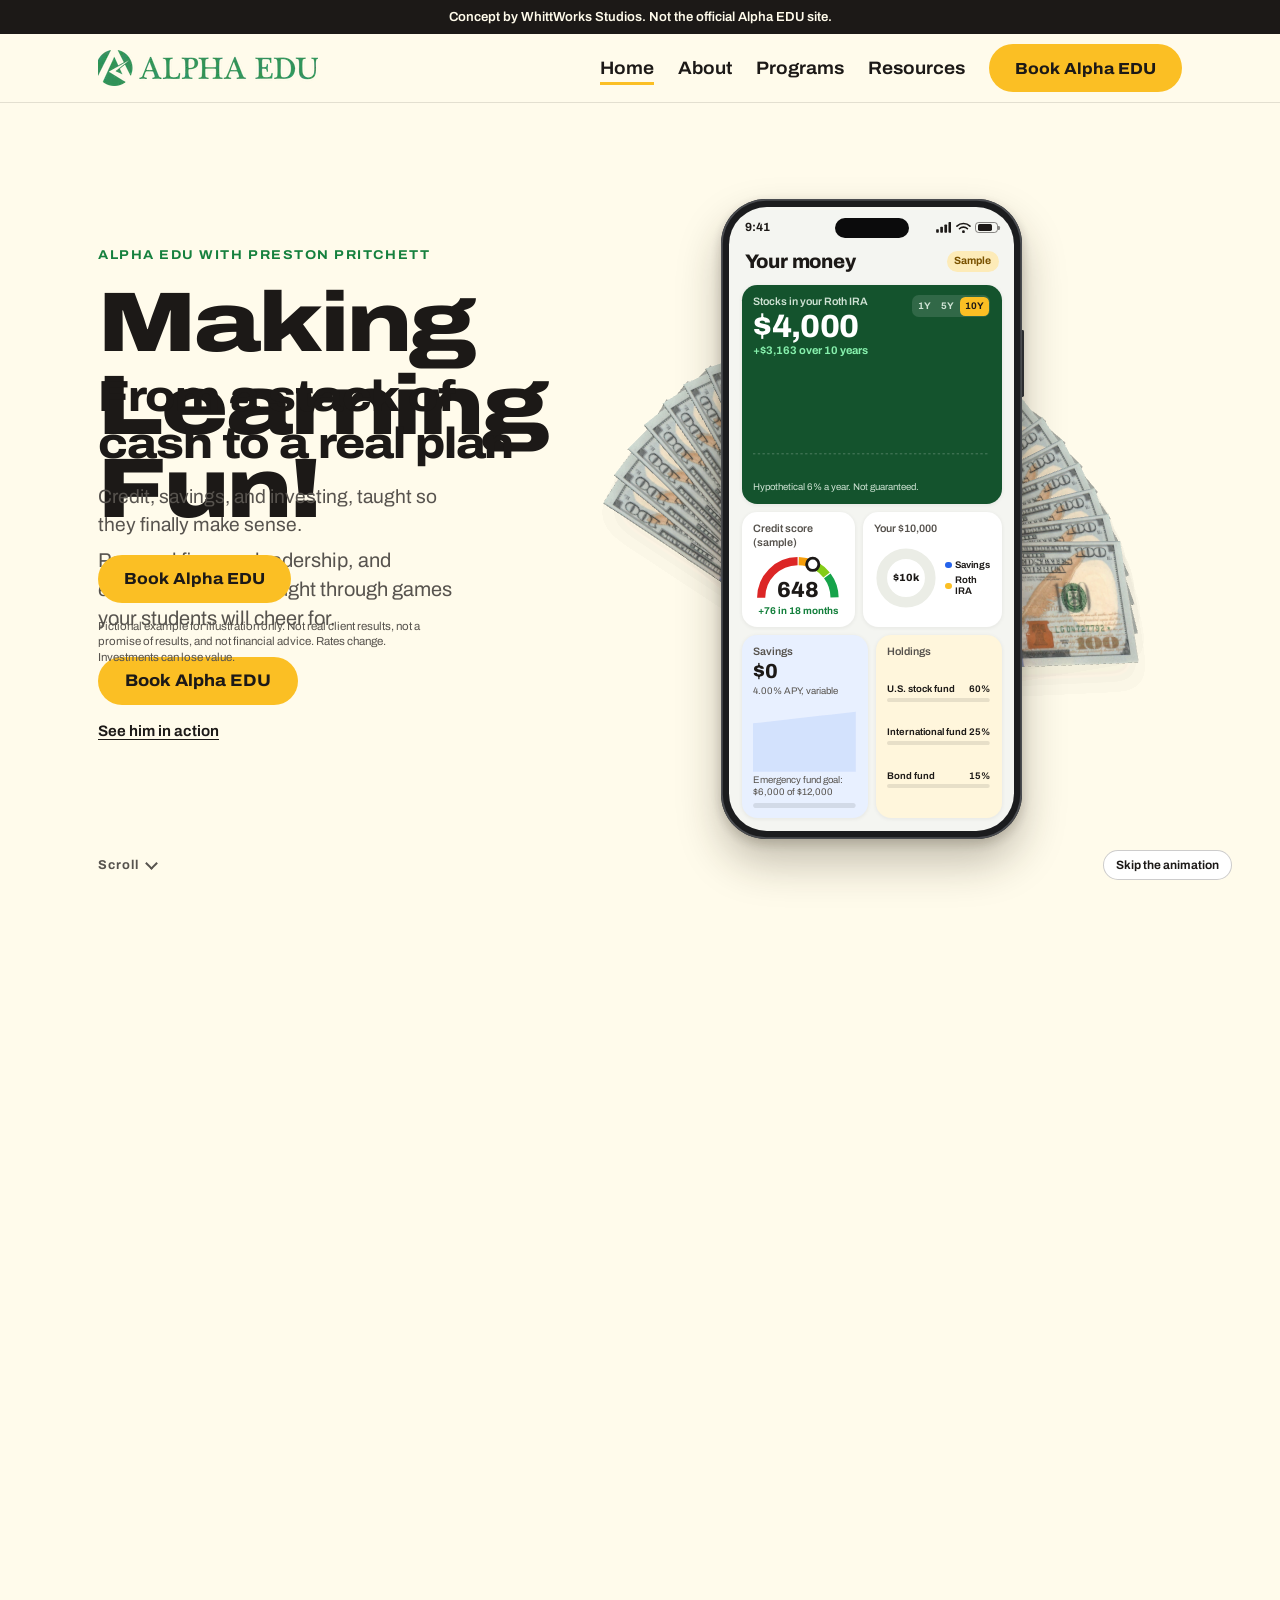
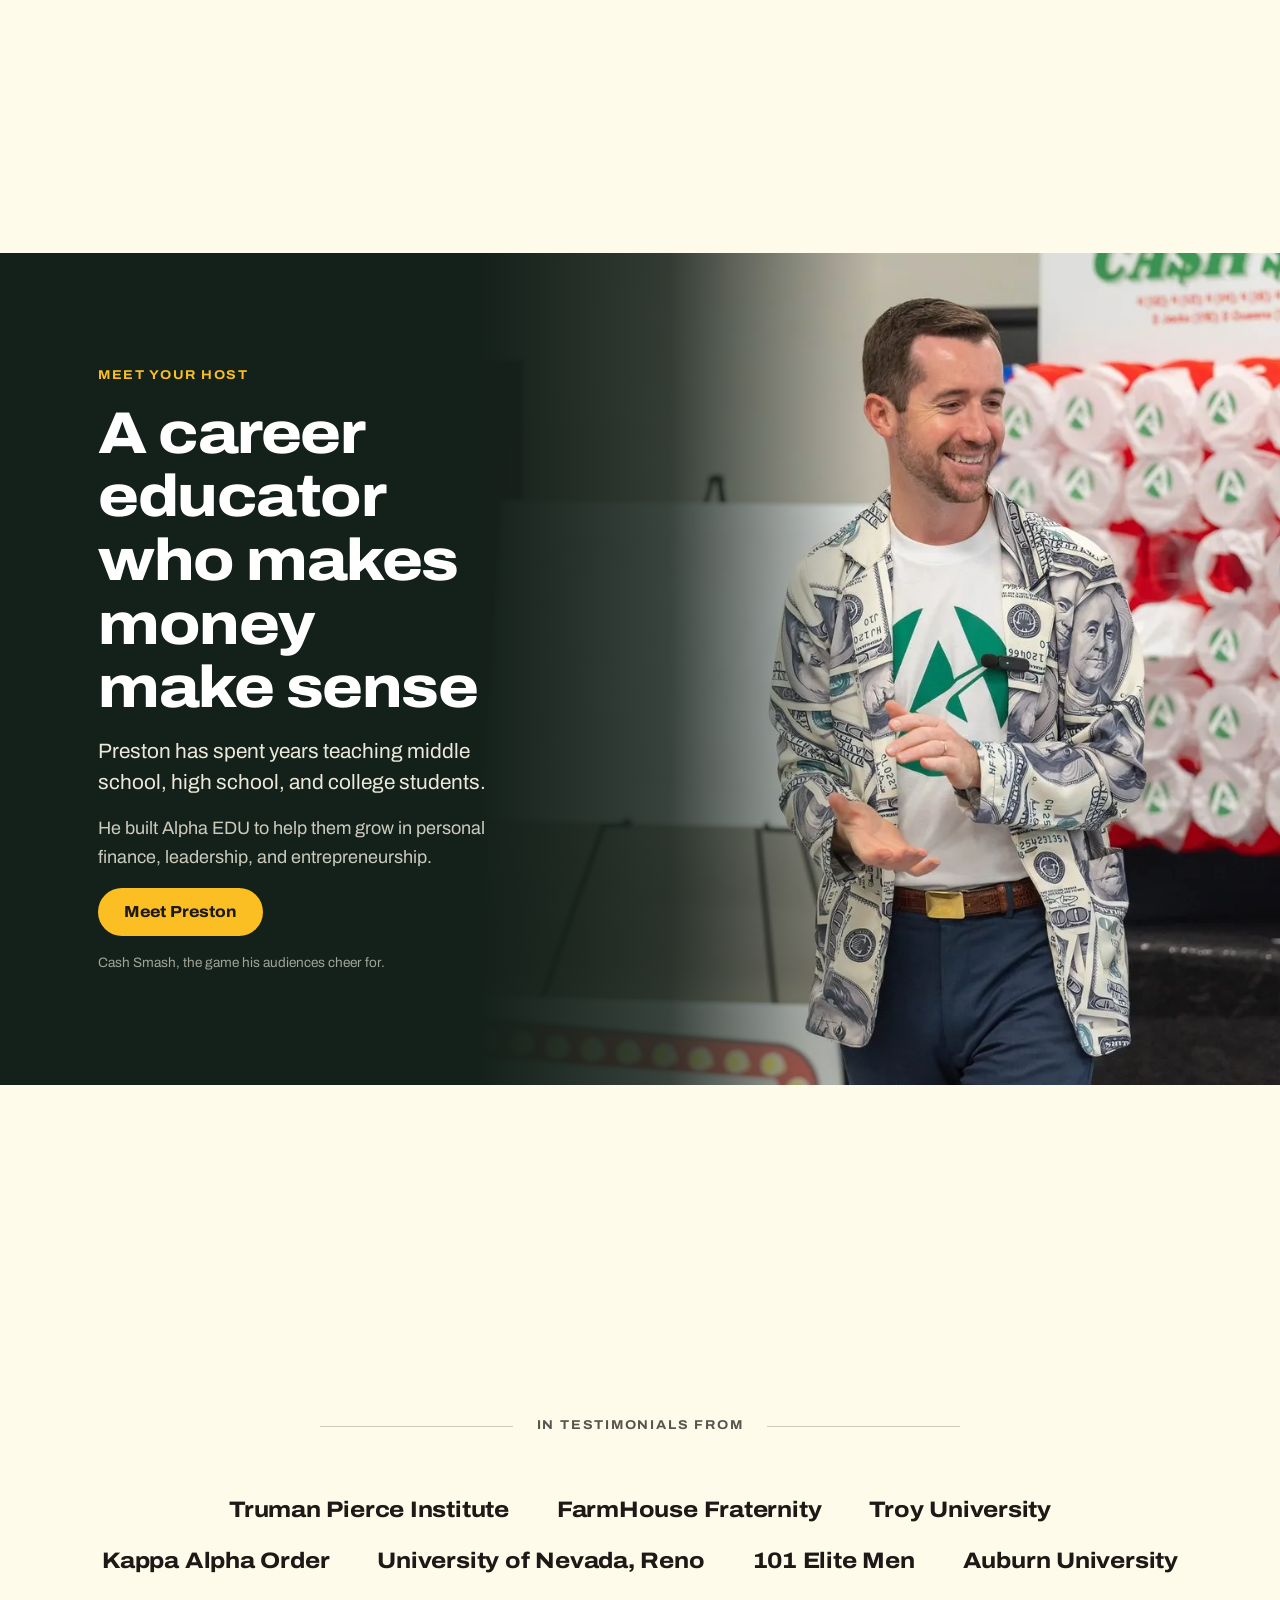
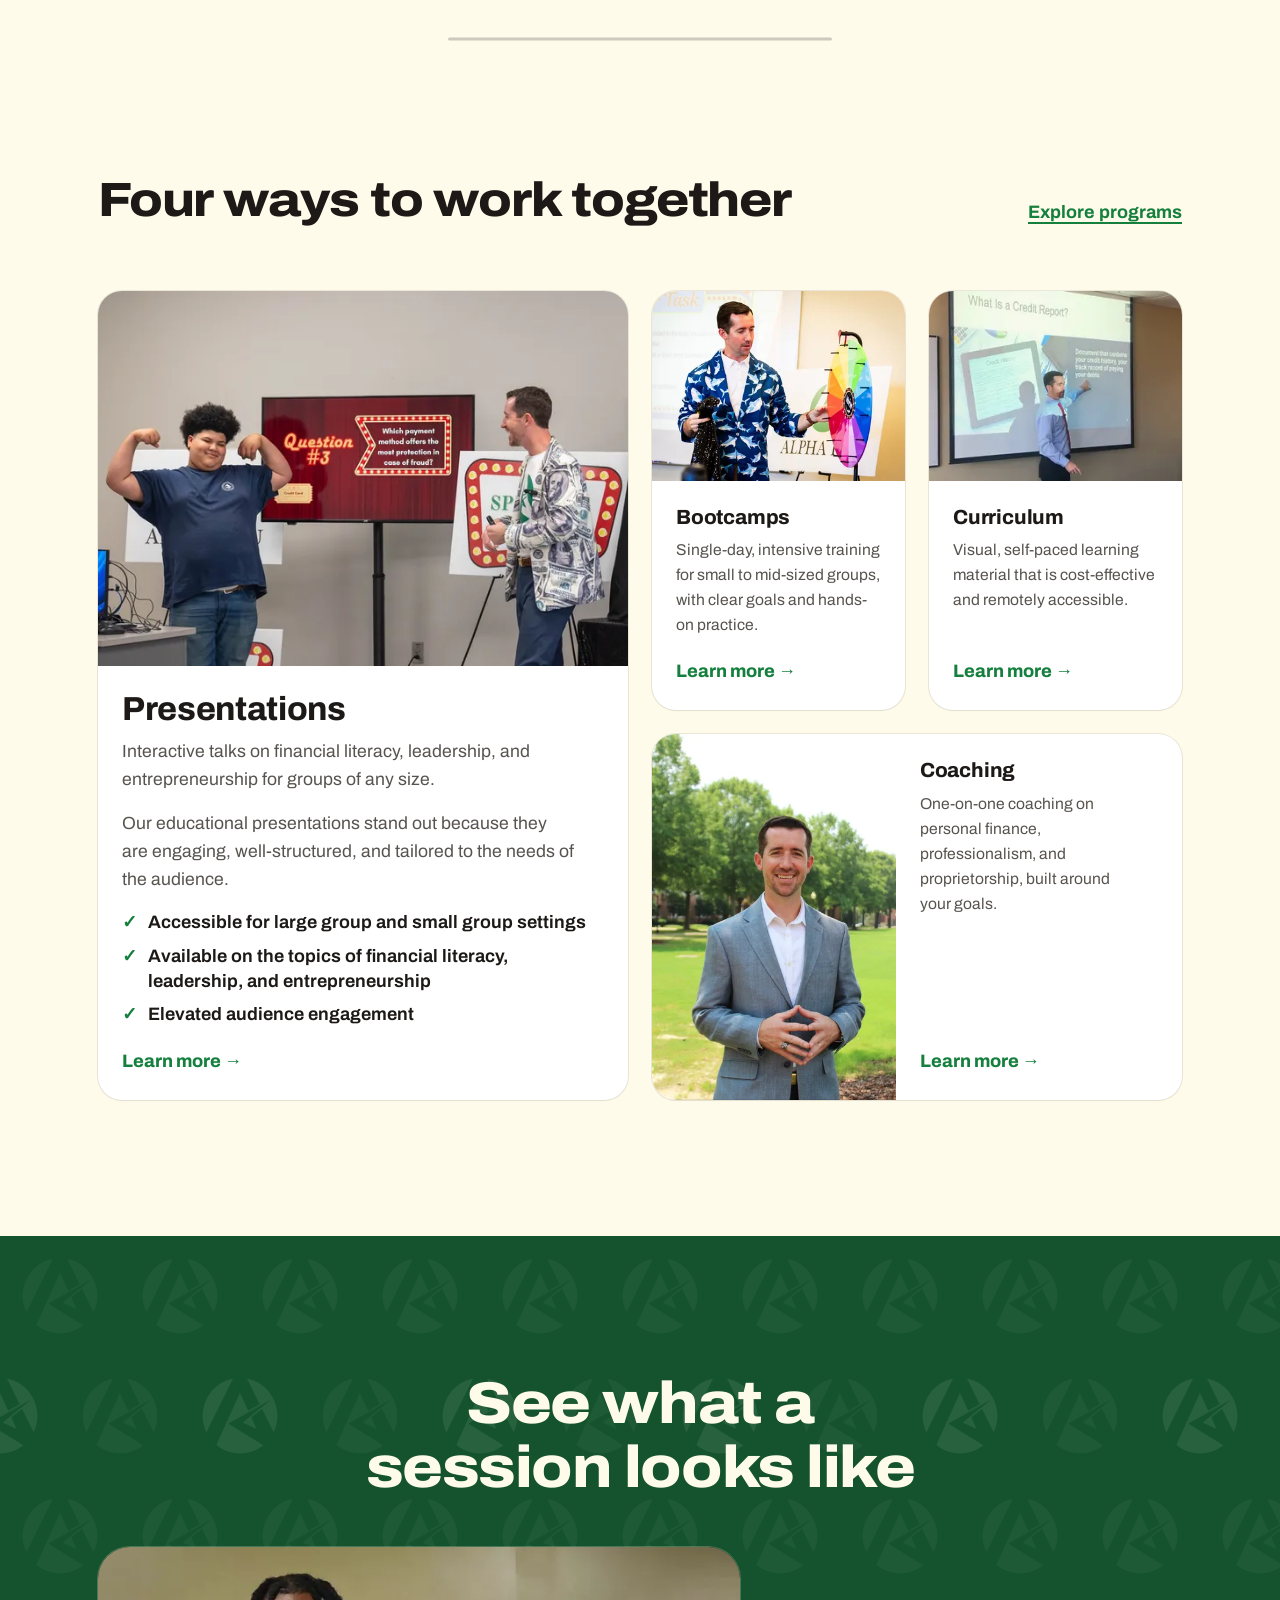
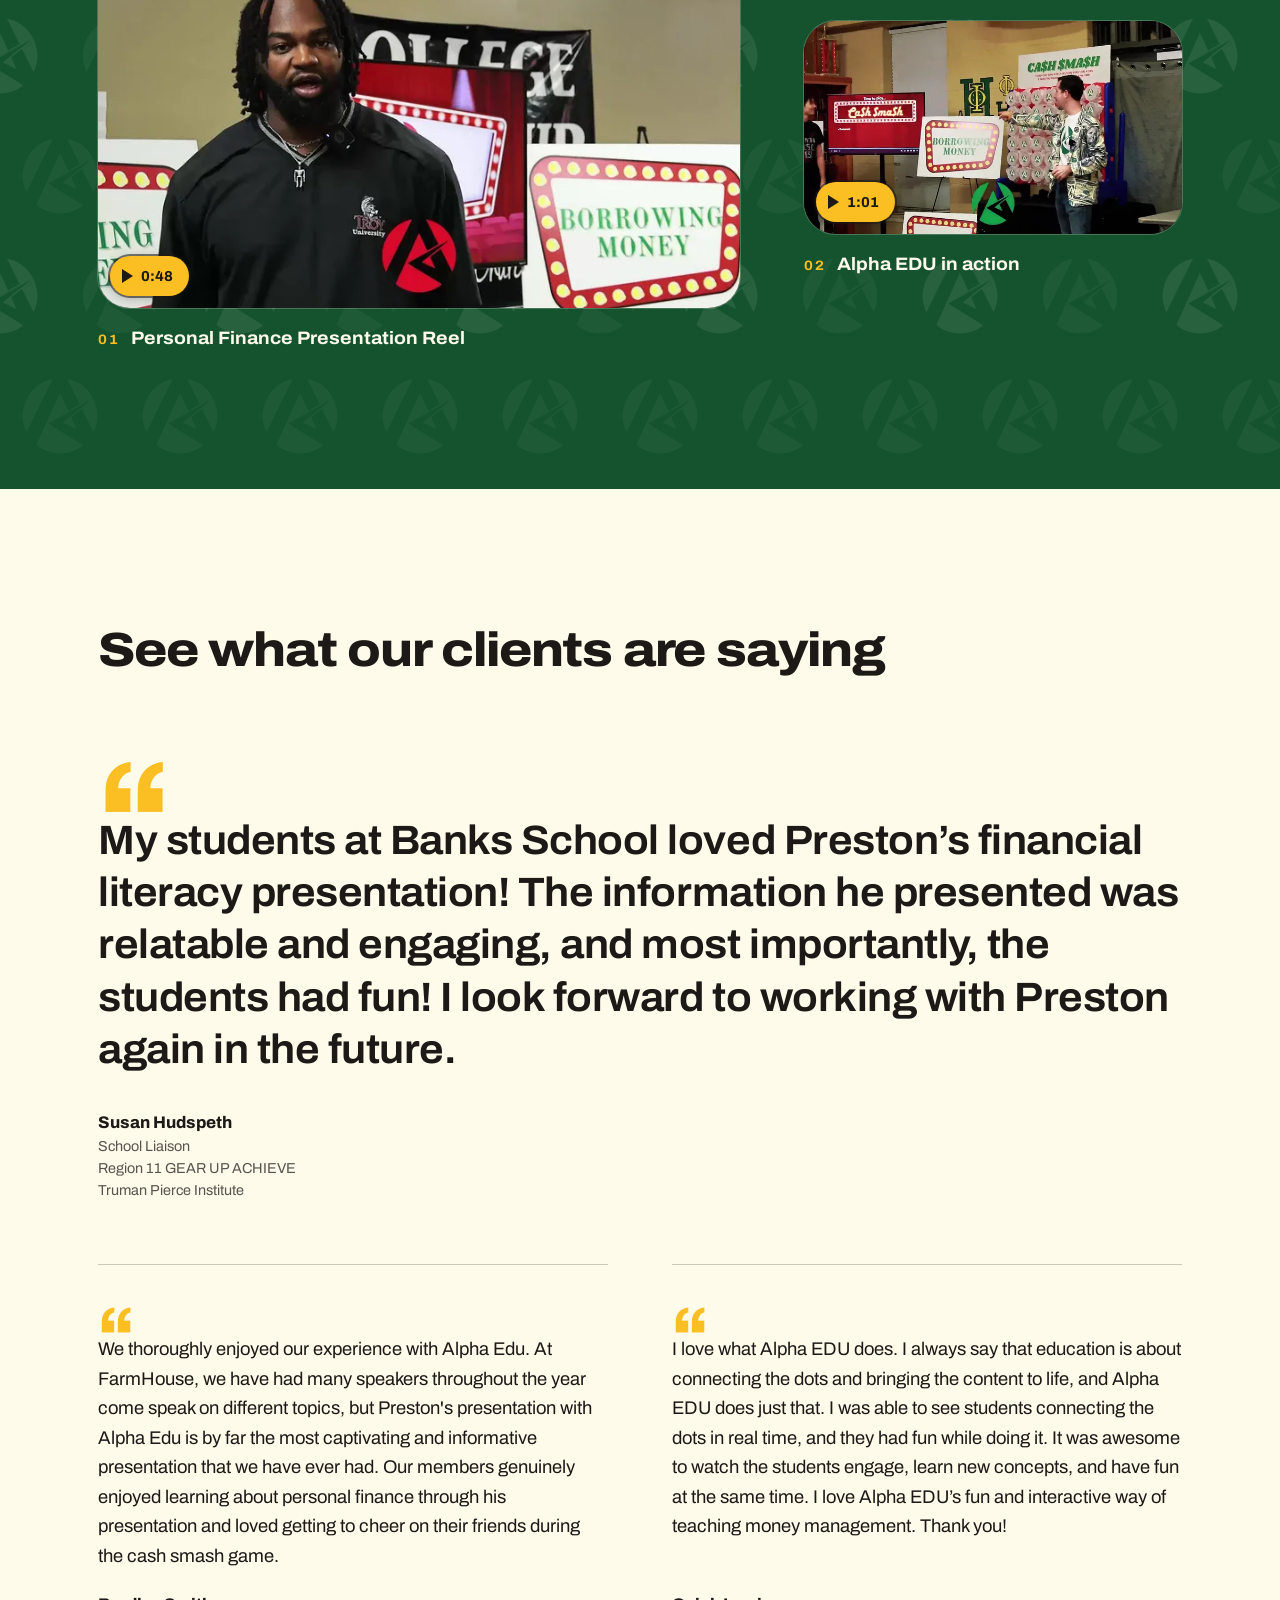
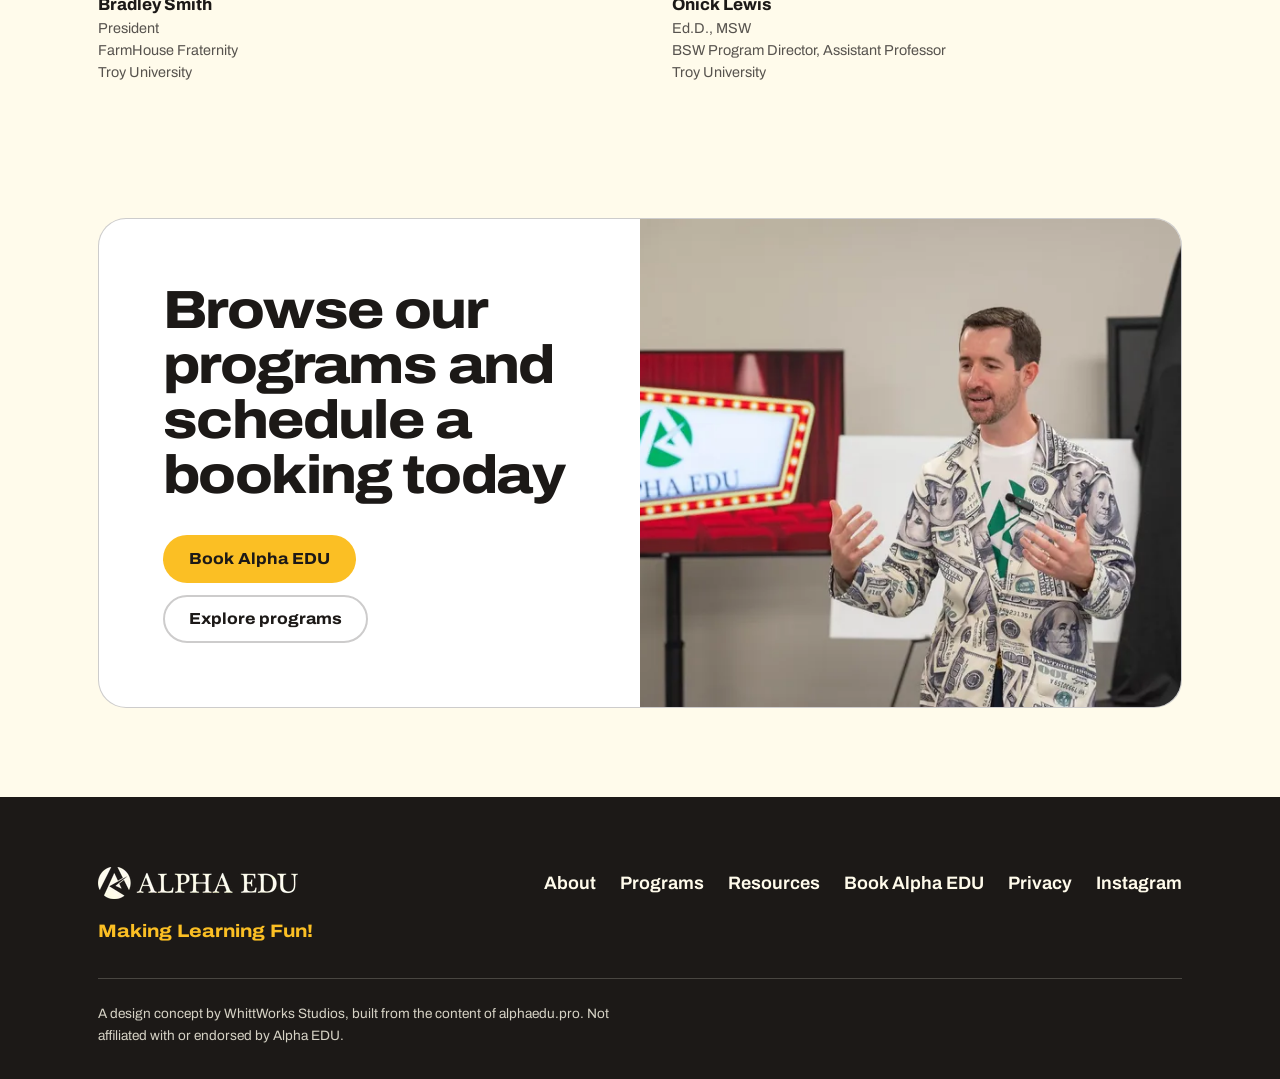
==== index.html @ bcfd26d8 "Publish the Alpha EDU concept for review Co-Authored-By: Claude Opus 5.5 <noreply@anthropic.com>" ====
<!DOCTYPE html><html lang="en"><head><meta charset="utf-8"><meta name="viewport" content="width=device-width, initial-scale=1"><title>Alpha EDU · Making Learning Fun</title><meta name="description" content="Alpha EDU brings Preston Pritchett’s hands-on personal finance, leadership, and entrepreneurship programs to schools, student groups, and organizations."><meta name="robots" content="noindex, nofollow"><meta property="og:type" content="website"><meta property="og:title" content="Alpha EDU · Making Learning Fun"><meta property="og:description" content="Alpha EDU brings Preston Pritchett’s hands-on personal finance, leadership, and entrepreneurship programs to schools, student groups, and organizations."><meta name="theme-color" content="#FFFBEB"><link rel="preload" href="/_astro/archivo-latin-wdth-normal.DY7AcnAa.woff2" as="font" type="font/woff2" crossorigin><link rel="icon" href="/favicon.ico" sizes="any"><link rel="icon" href="/favicon.png" type="image/png"><link rel="apple-touch-icon" href="/apple-touch-icon.png"><noscript><link rel="stylesheet" href="/nojs.css"></noscript><link rel="stylesheet" href="/_astro/BaseLayout.CccW3Aod.css"><link rel="stylesheet" href="/_astro/index.DtAPSuMY.css"><link rel="stylesheet" href="/_astro/ProgramCards.CibA9Phk.css"><link rel="stylesheet" href="/_astro/ReelBand.DcJWdkli.css"><link rel="stylesheet" href="/_astro/ClosingCta.DoUUiDYC.css"></head><body><a class="skip-link" href="#main">Skip to content</a><aside class="concept-bar" aria-label="About this site" data-concept-bar data-astro-cid-evp5m7jd><p data-astro-cid-evp5m7jd>Concept by WhittWorks Studios. Not the official Alpha EDU site.</p></aside><header class="site-header" data-astro-cid-fzpbxy5g><div class="shell bar" data-astro-cid-fzpbxy5g><a class="brand" href="/" aria-label="Alpha EDU home" data-astro-cid-fzpbxy5g><img src="/_astro/logo-wordmark-green.3D-EaaZG_Z2pIE64.webp" srcset="/_astro/logo-wordmark-green.3D-EaaZG_Z2pIE64.webp 220w, /_astro/logo-wordmark-green.3D-EaaZG_1Jqw8H.webp 440w, /_astro/logo-wordmark-green.3D-EaaZG_275te8.webp 660w" alt="Alpha EDU" sizes="(min-width: 960px) 220px, (min-width: 860px) 190px, 150px" loading="eager" data-astro-cid-fzpbxy5g="true" decoding="async" width="220" height="36"></a><nav class="nav-desktop" aria-label="Main" data-astro-cid-fzpbxy5g><a href="/" aria-current="page" data-astro-cid-fzpbxy5g>Home</a><a href="/about/" data-astro-cid-fzpbxy5g>About</a><a href="/programs/" data-astro-cid-fzpbxy5g>Programs</a><a href="/resources/" data-astro-cid-fzpbxy5g>Resources</a><a class="btn gold" href="/book/" data-astro-cid-fzpbxy5g>Book Alpha EDU</a></nav><div class="mobile-actions" data-astro-cid-fzpbxy5g><a class="btn gold book-pill" href="/book/" aria-label="Book Alpha EDU" data-book-pill data-astro-cid-fzpbxy5g>Book</a><details class="nav-mobile" data-astro-cid-fzpbxy5g><summary data-astro-cid-fzpbxy5g>Menu</summary><nav aria-label="Main, mobile" data-astro-cid-fzpbxy5g><a href="/" aria-current="page" data-astro-cid-fzpbxy5g>Home</a><a href="/about/" data-astro-cid-fzpbxy5g>About</a><a href="/programs/" data-astro-cid-fzpbxy5g>Programs</a><a href="/resources/" data-astro-cid-fzpbxy5g>Resources</a><a class="btn gold" href="/book/" data-astro-cid-fzpbxy5g>Book Alpha EDU</a></nav></details></div></div></header><main id="main"><section class="hero story" aria-labelledby="hero-heading" data-story data-astro-cid-gtcol7wl><div class="story-stage" data-astro-cid-gtcol7wl><canvas class="story-canvas" aria-hidden="true" data-astro-cid-gtcol7wl></canvas><div class="story-layout shell" data-astro-cid-gtcol7wl><div class="story-copy" data-astro-cid-gtcol7wl><p class="eyebrow" data-astro-cid-gtcol7wl>Alpha EDU with Preston Pritchett</p><h1 id="hero-heading" data-astro-cid-gtcol7wl>Making Learning Fun!</h1><p class="sub" data-astro-cid-gtcol7wl>Personal finance, leadership, and entrepreneurship, taught through games your students will cheer for.</p><div class="hero-actions" data-astro-cid-gtcol7wl><a class="btn gold" href="/book/" data-astro-cid-gtcol7wl>Book Alpha EDU</a><a class="quiet" href="#in-action" data-astro-cid-gtcol7wl>See him in action</a></div></div><div class="story-slot" data-astro-cid-gtcol7wl><img class="story-poster" src="/money/fan-poster.webp" srcset="/money/fan-poster-640.webp 640w, /money/fan-poster-900.webp 900w, /money/fan-poster.webp 1240w" sizes="(min-width: 860px) 580px, 92vw" alt="A fan of hundred dollar bills" width="1160" height="1100" fetchpriority="high" data-astro-cid-gtcol7wl></div></div><div class="story-end shell" data-astro-cid-gtcol7wl><div class="end-copy" data-astro-cid-gtcol7wl><h2 data-astro-cid-gtcol7wl>From a stack of cash to a real plan</h2><p class="end-sub" data-astro-cid-gtcol7wl>Credit, savings, and investing, taught so they finally make sense.</p><a class="btn gold" href="/book/" data-astro-cid-gtcol7wl>Book Alpha EDU</a><p class="disclaimer" data-astro-cid-gtcol7wl>Fictional example for illustration only. Not real client results, not a promise of results, and not financial advice. Rates change. Investments can lose value.</p></div><div class="phone" data-astro-cid-gstan6s7><span class="button-side" aria-hidden="true" data-astro-cid-gstan6s7></span><div class="screen" data-astro-cid-gstan6s7><div class="status" aria-hidden="true" data-astro-cid-gstan6s7><span class="tnum" data-astro-cid-gstan6s7>9:41</span><span class="island" data-astro-cid-gstan6s7></span><span class="status-icons" data-astro-cid-gstan6s7><svg class="signal" viewBox="0 0 17 12" data-astro-cid-gstan6s7><rect x="0" y="8" width="3" height="4" rx="0.8" data-astro-cid-gstan6s7></rect><rect x="4.6" y="5.4" width="3" height="6.6" rx="0.8" data-astro-cid-gstan6s7></rect><rect x="9.2" y="2.8" width="3" height="9.2" rx="0.8" data-astro-cid-gstan6s7></rect><rect x="13.8" y="0" width="3" height="12" rx="0.8" data-astro-cid-gstan6s7></rect></svg><svg class="wifi" viewBox="0 0 16 12" data-astro-cid-gstan6s7><path d="M1 4.4a10 10 0 0 1 14 0" data-astro-cid-gstan6s7></path><path d="M3.7 7.2a6.1 6.1 0 0 1 8.6 0" data-astro-cid-gstan6s7></path><circle cx="8" cy="10.3" r="1.5" data-astro-cid-gstan6s7></circle></svg><span class="battery" data-astro-cid-gstan6s7><span class="battery-level" data-astro-cid-gstan6s7></span></span></span></div><header class="app-head" data-astro-cid-gstan6s7><p class="app-title" data-astro-cid-gstan6s7>Your money</p><span class="app-tag" data-astro-cid-gstan6s7>Sample</span></header><section class="card stocks" data-astro-cid-gstan6s7><div class="stock-head" data-astro-cid-gstan6s7><div data-astro-cid-gstan6s7><p class="label" data-astro-cid-gstan6s7>Stocks in your Roth IRA</p><p class="big tnum" data-count data-format="usd" data-from="4000" data-to="7163" data-beat="stocks" data-astro-cid-gstan6s7>$7,163</p><p class="change" data-astro-cid-gstan6s7>+$3,163 over 10 years</p></div><div class="ranges" aria-hidden="true" data-astro-cid-gstan6s7><span data-astro-cid-gstan6s7>1Y</span><span data-astro-cid-gstan6s7>5Y</span><span class="on" data-astro-cid-gstan6s7>10Y</span></div></div><svg class="line" viewBox="0 0 200 98" role="img" aria-label="Hypothetical stock balance rising from $4,000 to $7,163 over 10 years, with a large dip around year five" data-astro-cid-gstan6s7><line class="baseline" x1="0" x2="200" y1="76.69565217391305" y2="76.69565217391305" data-astro-cid-gstan6s7></line><path d="M0.0 76.7 L2.5 75.9 L5.0 75.2 L7.5 74.6 L10.0 73.6 L12.5 72.9 L15.0 73.3 L17.5 73.0 L20.0 72.2 L22.5 71.8 L25.0 72.3 L27.5 70.2 L30.0 68.2 L32.5 67.0 L35.0 67.2 L37.5 64.1 L40.0 63.9 L42.5 64.8 L45.0 66.4 L47.5 64.0 L50.0 65.6 L52.5 65.9 L55.0 65.2 L57.5 60.0 L60.0 60.8 L62.5 58.7 L65.0 57.0 L67.5 53.3 L70.0 58.1 L72.5 58.5 L75.0 60.4 L77.5 61.3 L80.0 69.0 L82.5 68.3 L85.0 69.2 L87.5 68.5 L90.0 71.9 L92.5 65.6 L95.0 63.6 L97.5 61.1 L100.0 62.0 L102.5 54.8 L105.0 54.9 L107.5 53.8 L110.0 53.8 L112.5 46.5 L115.0 46.9 L117.5 44.1 L120.0 41.5 L122.5 35.0 L125.0 37.3 L127.5 36.0 L130.0 35.5 L132.5 33.7 L135.0 38.5 L137.5 37.4 L140.0 36.1 L142.5 34.2 L145.0 35.6 L147.5 31.1 L150.0 28.2 L152.5 26.7 L155.0 27.4 L157.5 24.3 L160.0 24.1 L162.5 25.2 L165.0 25.9 L167.5 23.6 L170.0 23.3 L172.5 23.0 L175.0 21.2 L177.5 18.3 L180.0 17.4 L182.5 16.6 L185.0 14.9 L187.5 13.8 L190.0 13.5 L192.5 12.8 L195.0 11.5 L197.5 10.5 L200.0 9.3" pathLength="1" data-draw="stocks" data-astro-cid-gstan6s7></path></svg><p class="note" data-astro-cid-gstan6s7>Hypothetical 6% a year. Not guaranteed.</p></section><div class="pair" data-astro-cid-gstan6s7><section class="card gauge-card" data-astro-cid-gstan6s7><p class="label" data-astro-cid-gstan6s7>Credit score (sample)</p><div class="gauge-wrap" data-astro-cid-gstan6s7><svg class="gauge" viewBox="0 0 44 24" role="img" aria-label="Sample credit score rising from 648 to 724, on a scale of 300 to 850" data-astro-cid-gstan6s7><path d="M4 22 A18 18 0 0 1 40 22" pathLength="100" stroke="#DC2626" stroke-dasharray="50 100" stroke-dashoffset="0" data-astro-cid-gstan6s7></path><path d="M4 22 A18 18 0 0 1 40 22" pathLength="100" stroke="#F59E0B" stroke-dasharray="15 100" stroke-dashoffset="-51" data-astro-cid-gstan6s7></path><path d="M4 22 A18 18 0 0 1 40 22" pathLength="100" stroke="#84CC16" stroke-dasharray="12 100" stroke-dashoffset="-67" data-astro-cid-gstan6s7></path><path d="M4 22 A18 18 0 0 1 40 22" pathLength="100" stroke="#16A34A" stroke-dasharray="20 100" stroke-dashoffset="-80" data-astro-cid-gstan6s7></path><circle class="marker" r="3" cx="35.54" cy="10.13" data-gauge data-from="63.3" data-to="77.1" data-astro-cid-gstan6s7></circle></svg><p class="score tnum" data-count data-from="648" data-to="724" data-beat="credit" data-astro-cid-gstan6s7>724</p></div><p class="change small-change" data-astro-cid-gstan6s7>+76 in 18 months</p></section><section class="card split-card" data-astro-cid-gstan6s7><p class="label" data-astro-cid-gstan6s7>Your $10,000</p><div class="split-row" data-astro-cid-gstan6s7><div class="donut-wrap" data-astro-cid-gstan6s7><svg class="donut" viewBox="0 0 42 42" role="img" aria-label="$6,000 in savings and $4,000 in a Roth IRA" data-astro-cid-gstan6s7><circle class="track" cx="21" cy="21" r="15.915" data-astro-cid-gstan6s7></circle><circle class="arc arc-a" cx="21" cy="21" r="15.915" pathLength="100" stroke-dasharray="60 100" data-arc="60" data-astro-cid-gstan6s7></circle><circle class="arc arc-b" cx="21" cy="21" r="15.915" pathLength="100" stroke-dasharray="40 100" stroke-dashoffset="-60" data-arc="40" data-astro-cid-gstan6s7></circle></svg><p class="donut-total tnum" data-astro-cid-gstan6s7>$10k</p></div><div class="legend" data-astro-cid-gstan6s7><p class="key" data-astro-cid-gstan6s7><span class="dot dot-a" data-astro-cid-gstan6s7></span>Savings</p><p class="key" data-astro-cid-gstan6s7><span class="dot dot-b" data-astro-cid-gstan6s7></span>Roth IRA</p></div></div></section></div><div class="pair fill" data-astro-cid-gstan6s7><section class="card small tint-blue" data-astro-cid-gstan6s7><p class="label" data-astro-cid-gstan6s7>Savings</p><p class="amount tnum" data-count data-format="usd" data-from="0" data-to="6000" data-beat="accounts" data-astro-cid-gstan6s7>$6,000</p><p class="note" data-astro-cid-gstan6s7>4.00% APY, variable</p><svg class="line mini blue" viewBox="0 0 100 56" preserveAspectRatio="none" role="img" aria-label="Sample savings balance rising slowly and steadily over 12 months" data-astro-cid-gstan6s7><path class="area" d="M0.0 16.0 L8.3 15.2 L16.7 14.4 L25.0 13.6 L33.3 12.8 L41.7 12.0 L50.0 11.2 L58.3 10.4 L66.7 9.6 L75.0 8.8 L83.3 8.0 L91.7 7.2 L100.0 6.4 L100 56 L0 56 Z" data-fade="accounts" data-astro-cid-gstan6s7></path><path d="M0.0 16.0 L8.3 15.2 L16.7 14.4 L25.0 13.6 L33.3 12.8 L41.7 12.0 L50.0 11.2 L58.3 10.4 L66.7 9.6 L75.0 8.8 L83.3 8.0 L91.7 7.2 L100.0 6.4" pathLength="1" data-draw="accounts" data-astro-cid-gstan6s7></path></svg><p class="note goal" data-astro-cid-gstan6s7>Emergency fund goal: $6,000 of $12,000</p><svg class="bar" viewBox="0 0 100 5" role="img" aria-label="50 percent of the emergency fund goal saved" data-astro-cid-gstan6s7><rect class="bar-track" width="100" height="5" rx="2.5" data-astro-cid-gstan6s7></rect><rect class="bar-fill blue" width="50" height="5" rx="2.5" data-bar="50" data-astro-cid-gstan6s7></rect></svg></section><section class="card small tint-gold" data-astro-cid-gstan6s7><p class="label" data-astro-cid-gstan6s7>Holdings</p><ul class="funds" data-astro-cid-gstan6s7><li data-astro-cid-gstan6s7><span class="fund-name" data-astro-cid-gstan6s7>U.S. stock fund</span><span class="fund-share tnum" data-astro-cid-gstan6s7>60%</span><svg class="bar" viewBox="0 0 100 4" aria-hidden="true" data-astro-cid-gstan6s7><rect class="bar-track" width="100" height="4" rx="2" data-astro-cid-gstan6s7></rect><rect class="bar-fill green" width="60" height="4" rx="2" data-bar="60" data-astro-cid-gstan6s7></rect></svg></li><li data-astro-cid-gstan6s7><span class="fund-name" data-astro-cid-gstan6s7>International fund</span><span class="fund-share tnum" data-astro-cid-gstan6s7>25%</span><svg class="bar" viewBox="0 0 100 4" aria-hidden="true" data-astro-cid-gstan6s7><rect class="bar-track" width="100" height="4" rx="2" data-astro-cid-gstan6s7></rect><rect class="bar-fill blue" width="25" height="4" rx="2" data-bar="25" data-astro-cid-gstan6s7></rect></svg></li><li data-astro-cid-gstan6s7><span class="fund-name" data-astro-cid-gstan6s7>Bond fund</span><span class="fund-share tnum" data-astro-cid-gstan6s7>15%</span><svg class="bar" viewBox="0 0 100 4" aria-hidden="true" data-astro-cid-gstan6s7><rect class="bar-track" width="100" height="4" rx="2" data-astro-cid-gstan6s7></rect><rect class="bar-fill gold" width="15" height="4" rx="2" data-bar="15" data-astro-cid-gstan6s7></rect></svg></li></ul></section></div></div></div></div><a class="story-skip" href="#story-next" data-astro-cid-gtcol7wl>Skip the animation</a><p class="story-cue" aria-hidden="true" data-astro-cid-gtcol7wl>Scroll<span class="cue-arrow" data-astro-cid-gtcol7wl></span></p></div></section><script type="module" src="/_astro/MoneyStory.astro_astro_type_script_index_0_lang.BpcV5kzT.js"></script><span id="story-next" data-astro-cid-lcdefpme></span><div class="feature-pin" data-hold data-astro-cid-lcdefpme><section class="feature" aria-labelledby="about-heading" data-astro-cid-lcdefpme><div class="feature-media" data-zoom="0.12" data-motion-min="880" data-astro-cid-lcdefpme><img src="/_astro/0f8d7d97-npritchett-amillerphotography-04-25-6655.Cxl9xBzF_Z1sya4p.webp" srcset="/_astro/0f8d7d97-npritchett-amillerphotography-04-25-6655.Cxl9xBzF_1fADGJ.webp 800w, /_astro/0f8d7d97-npritchett-amillerphotography-04-25-6655.Cxl9xBzF_10Upb7.webp 1200w, /_astro/0f8d7d97-npritchett-amillerphotography-04-25-6655.Cxl9xBzF_Z1sya4p.webp 1500w" alt="Preston Pritchett in a dollar-print jacket, smiling beside the red-cup Cash Smash board." sizes="100vw" loading="lazy" data-astro-cid-lcdefpme="true" decoding="async" width="1500" height="1001"></div><div class="shell feature-inner" data-drift="36" data-motion-min="880" data-astro-cid-lcdefpme><div class="feature-copy rise" data-astro-cid-lcdefpme><p class="eyebrow" data-astro-cid-lcdefpme>Meet your host</p><h2 id="about-heading" data-astro-cid-lcdefpme>A career educator who makes money make sense</h2><p class="lede" data-astro-cid-lcdefpme>Preston has spent years teaching middle school, high school, and college students.</p><p class="rest" data-astro-cid-lcdefpme>He built Alpha EDU to help them grow in personal finance, leadership, and entrepreneurship.</p><p data-astro-cid-lcdefpme><a class="btn gold" href="/about/" data-astro-cid-lcdefpme>Meet Preston</a></p><p class="caption" data-astro-cid-lcdefpme>Cash Smash, the game his audiences cheer for.</p></div></div></section></div><section class="orgs" aria-labelledby="orgs-label" data-astro-cid-4dcmoj64><div class="shell" data-astro-cid-4dcmoj64><h2 id="orgs-label" class="label" data-astro-cid-4dcmoj64>In testimonials from</h2><ul role="list" data-row-drift="44" data-astro-cid-4dcmoj64><li data-astro-cid-4dcmoj64>Truman Pierce Institute</li><li data-astro-cid-4dcmoj64>FarmHouse Fraternity</li><li data-astro-cid-4dcmoj64>Troy University</li><li data-astro-cid-4dcmoj64>Kappa Alpha Order</li><li data-astro-cid-4dcmoj64>University of Nevada, Reno</li><li data-astro-cid-4dcmoj64>101 Elite Men</li><li data-astro-cid-4dcmoj64>Auburn University</li></ul></div></section><section class="band" aria-labelledby="programs-heading" data-astro-cid-lcdefpme><div class="shell" data-astro-cid-lcdefpme><div class="section-head head-row" data-astro-cid-lcdefpme><h2 id="programs-heading" data-astro-cid-lcdefpme>Four ways to work together</h2><a class="text-link" href="/programs/" data-astro-cid-lcdefpme>Explore programs</a></div><ul class="program-cards bento" role="list" data-astro-cid-rvml4o2a><li class="rise" data-astro-cid-rvml4o2a><a class="card lift" href="/programs/presentations/" data-astro-cid-rvml4o2a><div class="photo card-photo" data-astro-cid-rvml4o2a><img src="/_astro/5d91175a-npritchett-amillerphotography-04-25-6474.C4RoLgUH_2rXsLS.webp" srcset="/_astro/5d91175a-npritchett-amillerphotography-04-25-6474.C4RoLgUH_ZlF3M1.webp 400w, /_astro/5d91175a-npritchett-amillerphotography-04-25-6474.C4RoLgUH_mkkWW.webp 640w, /_astro/5d91175a-npritchett-amillerphotography-04-25-6474.C4RoLgUH_Z1AIWvz.webp 900w, /_astro/5d91175a-npritchett-amillerphotography-04-25-6474.C4RoLgUH_Z8J5Lw.webp 1200w" alt="A student flexes after a question round while Preston hosts beside a marquee screen." sizes="(min-width: 1100px) 580px, (min-width: 640px) 45vw, 92vw" loading="lazy" data-astro-cid-rvml4o2a="true" decoding="async" width="1500" height="1001" class="focus-right"></div><div class="card-body" data-astro-cid-rvml4o2a><h3 class="card-title" data-astro-cid-rvml4o2a="true">Presentations</h3><p data-astro-cid-rvml4o2a>Interactive talks on financial literacy, leadership, and entrepreneurship for groups of any size.</p><div class="lead-extra" data-astro-cid-rvml4o2a><p data-astro-cid-rvml4o2a>Our educational presentations stand out because they are engaging, well-structured, and tailored to the needs of the audience.</p><ul role="list" data-astro-cid-rvml4o2a><li data-astro-cid-rvml4o2a>Accessible for large group and small group settings</li><li data-astro-cid-rvml4o2a>Available on the topics of financial literacy, leadership, and entrepreneurship</li><li data-astro-cid-rvml4o2a>Elevated audience engagement</li></ul></div><span class="more" aria-hidden="true" data-astro-cid-rvml4o2a>Learn more</span></div></a></li><li class="rise" data-astro-cid-rvml4o2a><a class="card lift" href="/programs/bootcamps/" data-astro-cid-rvml4o2a><div class="photo card-photo" data-astro-cid-rvml4o2a><img src="/_astro/f61999de-alphaedustudentpres-52425-8-1.jeODRdut_1CwxtI.webp" srcset="/_astro/f61999de-alphaedustudentpres-52425-8-1.jeODRdut_ZYl2hx.webp 400w, /_astro/f61999de-alphaedustudentpres-52425-8-1.jeODRdut_1wjVWX.webp 640w, /_astro/f61999de-alphaedustudentpres-52425-8-1.jeODRdut_Z1GuYD6.webp 900w, /_astro/f61999de-alphaedustudentpres-52425-8-1.jeODRdut_Z1hXRmw.webp 1200w" alt="Preston in a shark-print jacket spins a prize wheel beside an Alpha EDU sign." sizes="(min-width: 1100px) 270px, (min-width: 640px) 45vw, 92vw" loading="lazy" data-astro-cid-rvml4o2a="true" decoding="async" width="1500" height="1109" class="focus-top"></div><div class="card-body" data-astro-cid-rvml4o2a><h3 class="card-title" data-astro-cid-rvml4o2a="true">Bootcamps</h3><p data-astro-cid-rvml4o2a>Single-day, intensive training for small to mid-sized groups, with clear goals and hands-on practice.</p><span class="more" aria-hidden="true" data-astro-cid-rvml4o2a>Learn more</span></div></a></li><li class="rise" data-astro-cid-rvml4o2a><a class="card lift" href="/programs/curriculum/" data-astro-cid-rvml4o2a><div class="photo card-photo" data-astro-cid-rvml4o2a><img src="/_astro/9fa2772f-screenshot-2025-05-20-at-10-45-33-am.DmOjWuB-_14OWvg.webp" srcset="/_astro/9fa2772f-screenshot-2025-05-20-at-10-45-33-am.DmOjWuB-_mTRd9.webp 400w, /_astro/9fa2772f-screenshot-2025-05-20-at-10-45-33-am.DmOjWuB-_2vPgH7.webp 640w, /_astro/9fa2772f-screenshot-2025-05-20-at-10-45-33-am.DmOjWuB-_Z29Lvxr.webp 900w, /_astro/9fa2772f-screenshot-2025-05-20-at-10-45-33-am.DmOjWuB-_Z1ObxVw.webp 1200w" alt="Preston presents a slide titled “What is a Credit Report?”" sizes="(min-width: 1100px) 270px, (min-width: 640px) 45vw, 92vw" loading="lazy" data-astro-cid-rvml4o2a="true" decoding="async" width="1342" height="755"></div><div class="card-body" data-astro-cid-rvml4o2a><h3 class="card-title" data-astro-cid-rvml4o2a="true">Curriculum</h3><p data-astro-cid-rvml4o2a>Visual, self-paced learning material that is cost-effective and remotely accessible.</p><span class="more" aria-hidden="true" data-astro-cid-rvml4o2a>Learn more</span></div></a></li><li class="rise" data-astro-cid-rvml4o2a><a class="card lift" href="/programs/coaching/" data-astro-cid-rvml4o2a><div class="photo card-photo" data-astro-cid-rvml4o2a><img src="/_astro/62734614-pritchett-profile-pic-1-2.CTt20tK5_Z1iBkOh.webp" srcset="/_astro/62734614-pritchett-profile-pic-1-2.CTt20tK5_2hh8UL.webp 400w, /_astro/62734614-pritchett-profile-pic-1-2.CTt20tK5_Z298Uq1.webp 640w, /_astro/62734614-pritchett-profile-pic-1-2.CTt20tK5_nPR3H.webp 900w, /_astro/62734614-pritchett-profile-pic-1-2.CTt20tK5_1u32II.webp 1200w" alt="Portrait of Preston Pritchett in a light suit jacket, outdoors." sizes="(min-width: 1100px) 270px, (min-width: 640px) 45vw, 92vw" loading="lazy" data-astro-cid-rvml4o2a="true" decoding="async" width="1366" height="2048" class="focus-top"></div><div class="card-body" data-astro-cid-rvml4o2a><h3 class="card-title" data-astro-cid-rvml4o2a="true">Coaching</h3><p data-astro-cid-rvml4o2a>One-on-one coaching on personal finance, professionalism, and proprietorship, built around your goals.</p><span class="more" aria-hidden="true" data-astro-cid-rvml4o2a>Learn more</span></div></a></li></ul></div></section><section class="band dark reels" id="in-action" aria-labelledby="action-heading" data-astro-cid-qrdwjnu2><div class="shell" data-astro-cid-qrdwjnu2><div class="section-head reels-head center" data-astro-cid-qrdwjnu2><h2 id="action-heading" data-astro-cid-qrdwjnu2>See what a session looks like</h2></div><div class="video-pair swap" data-lead="main" data-reel-pair data-astro-cid-qrdwjnu2><div class="reel-slot rise" data-astro-cid-qrdwjnu2><figure class="reel reel-main" data-astro-cid-qrdwjnu2><figure class="video shape-wide" data-video data-astro-cid-kdofrhet><a class="video-poster" href="/assets/video/56853015.mp4" data-video-src="/assets/video/56853015.mp4" data-video-poster="/_astro/56853015-poster.DmtsCG05_T6oUD.webp" data-video-title="Personal Finance Presentation Reel" data-astro-cid-kdofrhet><img src="/_astro/56853015-poster.DmtsCG05_Z2axehN.webp" srcset="/_astro/56853015-poster.DmtsCG05_2dy9K.webp 360w, /_astro/56853015-poster.DmtsCG05_1113v9.webp 540w, /_astro/56853015-poster.DmtsCG05_1YNxQx.webp 720w, /_astro/56853015-poster.DmtsCG05_Z1gie6W.webp 1080w, /_astro/56853015-poster.DmtsCG05_1crmYO.webp 1440w" alt sizes="(min-width: 1100px) 700px, 92vw" loading="lazy" data-astro-cid-kdofrhet="true" decoding="async" width="1920" height="1080"><span class="play" aria-hidden="true" data-astro-cid-kdofrhet><span class="tri" data-astro-cid-kdofrhet></span><span class="tnum" data-astro-cid-kdofrhet>0:48</span></span><span class="visually-hidden" data-astro-cid-kdofrhet>Play video: Personal Finance Presentation Reel (0:48)</span></a><p class="video-error" role="status" data-video-error data-astro-cid-kdofrhet></p></figure><figcaption data-astro-cid-qrdwjnu2><span class="num" data-astro-cid-qrdwjnu2>01</span>Personal Finance Presentation Reel</figcaption></figure></div><div class="reel-slot rise" data-astro-cid-qrdwjnu2><figure class="reel reel-side" data-astro-cid-qrdwjnu2><figure class="video shape-wide" data-video data-astro-cid-kdofrhet><a class="video-poster" href="/assets/video/7bef80dd.mp4" data-video-src="/assets/video/7bef80dd.mp4" data-video-poster="/_astro/7bef80dd-poster.Cxe6eZWl_WgX1u.webp" data-video-title="Alpha EDU in action" data-astro-cid-kdofrhet><img src="/_astro/7bef80dd-poster.Cxe6eZWl_Z27mFbW.webp" srcset="/_astro/7bef80dd-poster.Cxe6eZWl_ZrGmE9.webp 360w, /_astro/7bef80dd-poster.Cxe6eZWl_w67Gf.webp 540w, /_astro/7bef80dd-poster.Cxe6eZWl_1uSC2D.webp 720w, /_astro/7bef80dd-poster.Cxe6eZWl_Z1d7F16.webp 1080w, /_astro/7bef80dd-poster.Cxe6eZWl_1fBV5F.webp 1440w" alt sizes="(min-width: 1000px) 720px, 92vw" loading="lazy" data-astro-cid-kdofrhet="true" decoding="async" width="1920" height="1080"><span class="play" aria-hidden="true" data-astro-cid-kdofrhet><span class="tri" data-astro-cid-kdofrhet></span><span class="tnum" data-astro-cid-kdofrhet>1:01</span></span><span class="visually-hidden" data-astro-cid-kdofrhet>Play video: Alpha EDU in action (1:01)</span></a><p class="video-error" role="status" data-video-error data-astro-cid-kdofrhet></p></figure><figcaption data-astro-cid-qrdwjnu2><span class="num" data-astro-cid-qrdwjnu2>02</span>Alpha EDU in action</figcaption></figure></div></div></div></section><script type="module" src="/_astro/ReelBand.astro_astro_type_script_index_0_lang.D7bHEtxJ.js"></script><section class="band" aria-labelledby="testimonials-heading" data-astro-cid-lcdefpme><div class="shell" data-astro-cid-lcdefpme><div class="section-head" data-astro-cid-lcdefpme><h2 id="testimonials-heading" data-astro-cid-lcdefpme>See what our clients are saying</h2></div><div class="testimonials" data-astro-cid-gakqr736><ul class="quotes rise" role="list" tabindex="0" aria-label="Written testimonials" data-swipe-row data-astro-cid-gakqr736><li class="quote-card" data-testimonial="Susan Hudspeth" data-astro-cid-gakqr736><figure data-astro-cid-gakqr736><blockquote data-astro-cid-gakqr736><span class="mark" aria-hidden="true" data-astro-cid-gakqr736>“</span><p class="short" data-quote data-letters data-letters-min="1100" data-astro-cid-gakqr736>My students at Banks School loved Preston’s financial literacy presentation! The information he presented was relatable and engaging, and most importantly, the students had fun! I look forward to working with Preston again in the future.</p></blockquote><figcaption data-astro-cid-gakqr736><span class="who" data-astro-cid-gakqr736><span class="name" data-astro-cid-gakqr736>Susan Hudspeth</span><span class="credit" data-astro-cid-gakqr736>School Liaison</span><span class="credit" data-astro-cid-gakqr736>Region 11 GEAR UP ACHIEVE</span><span class="credit" data-astro-cid-gakqr736>Truman Pierce Institute</span></span></figcaption></figure></li><li class="quote-card" data-testimonial="Bradley Smith" data-astro-cid-gakqr736><figure data-astro-cid-gakqr736><blockquote data-astro-cid-gakqr736><span class="mark" aria-hidden="true" data-astro-cid-gakqr736>“</span><p data-quote data-astro-cid-gakqr736>We thoroughly enjoyed our experience with Alpha Edu. At FarmHouse, we have had many speakers throughout the year come speak on different topics, but Preston&#39;s presentation with Alpha Edu is by far the most captivating and informative presentation that we have ever had. Our members genuinely enjoyed learning about personal finance through his presentation and loved getting to cheer on their friends during the cash smash game.</p></blockquote><figcaption data-astro-cid-gakqr736><span class="who" data-astro-cid-gakqr736><span class="name" data-astro-cid-gakqr736>Bradley Smith</span><span class="credit" data-astro-cid-gakqr736>President</span><span class="credit" data-astro-cid-gakqr736>FarmHouse Fraternity</span><span class="credit" data-astro-cid-gakqr736>Troy University</span></span></figcaption></figure></li><li class="quote-card" data-testimonial="Onick Lewis" data-astro-cid-gakqr736><figure data-astro-cid-gakqr736><blockquote data-astro-cid-gakqr736><span class="mark" aria-hidden="true" data-astro-cid-gakqr736>“</span><p data-quote data-astro-cid-gakqr736>I love what Alpha EDU does. I always say that education is about connecting the dots and bringing the content to life, and Alpha EDU does just that. I was able to see students connecting the dots in real time, and they had fun while doing it. It was awesome to watch the students engage, learn new concepts, and have fun at the same time. I love Alpha EDU’s fun and interactive way of teaching money management. Thank you!</p></blockquote><figcaption data-astro-cid-gakqr736><span class="who" data-astro-cid-gakqr736><span class="name" data-astro-cid-gakqr736>Onick Lewis</span><span class="credit" data-astro-cid-gakqr736>Ed.D., MSW</span><span class="credit" data-astro-cid-gakqr736>BSW Program Director, Assistant Professor</span><span class="credit" data-astro-cid-gakqr736>Troy University</span></span></figcaption></figure></li></ul></div></div></section><section class="band closing" aria-labelledby="closing-heading" data-astro-cid-prurgk2d><div class="shell" data-astro-cid-prurgk2d><div class="panel" data-astro-cid-prurgk2d><div class="copy" data-astro-cid-prurgk2d><h2 id="closing-heading" data-astro-cid-prurgk2d>Browse our programs and schedule a booking today</h2><div class="actions" data-astro-cid-prurgk2d><a class="btn gold" href="/book/" data-astro-cid-prurgk2d>Book Alpha EDU</a><a class="btn ghost" href="/programs/" data-astro-cid-prurgk2d>Explore programs</a></div></div><div class="photo closing-photo" data-wipe data-astro-cid-prurgk2d><img src="/_astro/71bc2f2b-npritchett-amillerphotography-04-25-6360.yJlPn0tE_Z1CQ71O.webp" srcset="/_astro/71bc2f2b-npritchett-amillerphotography-04-25-6360.yJlPn0tE_1JJHc.webp 480w, /_astro/71bc2f2b-npritchett-amillerphotography-04-25-6360.yJlPn0tE_Z1QQ2YA.webp 800w, /_astro/71bc2f2b-npritchett-amillerphotography-04-25-6360.yJlPn0tE_PCsdH.webp 1200w, /_astro/71bc2f2b-npritchett-amillerphotography-04-25-6360.yJlPn0tE_Z1CQ71O.webp 1500w" alt sizes="(min-width: 1180px) 590px, (min-width: 880px) 50vw, 92vw" loading="lazy" data-astro-cid-prurgk2d="true" decoding="async" width="1500" height="1001"><span class="photo-wipe" aria-hidden="true" data-astro-cid-prurgk2d></span></div></div></div></section></main><footer class="site-footer" data-astro-cid-nns7i3if><div class="shell foot-grid" data-astro-cid-nns7i3if><div class="foot-brand" data-astro-cid-nns7i3if><a href="/" aria-label="Alpha EDU home" data-astro-cid-nns7i3if><img src="/_astro/logo-wordmark-white.M2QZaZlb_Z245Tlj.webp" srcset="/_astro/logo-wordmark-white.M2QZaZlb_Z245Tlj.webp 200w, /_astro/logo-wordmark-white.M2QZaZlb_1Ot8jE.webp 400w" alt="Alpha EDU" sizes="200px" data-astro-cid-nns7i3if="true" loading="lazy" decoding="async" width="200" height="32"></a><p class="tagline" data-astro-cid-nns7i3if>Making Learning Fun!</p></div><nav class="foot-links" aria-label="Footer" data-astro-cid-nns7i3if><a href="/about/" data-astro-cid-nns7i3if>About</a><a href="/programs/" data-astro-cid-nns7i3if>Programs</a><a href="/resources/" data-astro-cid-nns7i3if>Resources</a><a href="/book/" data-astro-cid-nns7i3if>Book Alpha EDU</a><a href="/privacy/" data-astro-cid-nns7i3if>Privacy</a><a href="https://instagram.com/alphaedu.pro" rel="noopener" target="_blank" data-astro-cid-nns7i3if>Instagram<span class="visually-hidden" data-astro-cid-nns7i3if> (opens in a new tab)</span></a></nav></div><div class="shell" data-astro-cid-nns7i3if><div class="foot-rule" data-astro-cid-nns7i3if><p class="foot-note" data-astro-cid-nns7i3if>A design concept by WhittWorks Studios, built from the content of alphaedu.pro. Not affiliated with or endorsed by Alpha EDU.</p></div></div></footer><script type="module" src="/_astro/BaseLayout.astro_astro_type_script_index_0_lang.MBF5zD7V.js"></script></body></html>
---- nojs.css ----
/* Loaded only inside <noscript>. With scripting off nothing adds `.in`, so
   reveal elements must not start hidden. `html .rise` (0,1,1) outranks
   `.rise` (0,1,0) because Astro appends its stylesheet after this link. */
html .rise { opacity: 1; transform: none; }
html .js-only { display: none; }
---- _astro/BaseLayout.CccW3Aod.css ----
@font-face{font-family:Archivo Variable;font-style:normal;font-display:swap;font-weight:100 900;font-stretch:62% 125%;src:url(/_astro/archivo-vietnamese-wdth-normal.rJmnGBSt.woff2)format("woff2-variations");unicode-range:U+102-103,U+110-111,U+128-129,U+168-169,U+1A0-1A1,U+1AF-1B0,U+300-301,U+303-304,U+308-309,U+323,U+329,U+1EA0-1EF9,U+20AB}@font-face{font-family:Archivo Variable;font-style:normal;font-display:swap;font-weight:100 900;font-stretch:62% 125%;src:url(/_astro/archivo-latin-ext-wdth-normal.7khWdh9v.woff2)format("woff2-variations");unicode-range:U+100-2BA,U+2BD-2C5,U+2C7-2CC,U+2CE-2D7,U+2DD-2FF,U+304,U+308,U+329,U+1D00-1DBF,U+1E00-1E9F,U+1EF2-1EFF,U+2020,U+20A0-20AB,U+20AD-20C0,U+2113,U+2C60-2C7F,U+A720-A7FF}@font-face{font-family:Archivo Variable;font-style:normal;font-display:swap;font-weight:100 900;font-stretch:62% 125%;src:url(/_astro/archivo-latin-wdth-normal.DY7AcnAa.woff2)format("woff2-variations");unicode-range:U+??,U+131,U+152-153,U+2BB-2BC,U+2C6,U+2DA,U+2DC,U+304,U+308,U+329,U+2000-206F,U+20AC,U+2122,U+2191,U+2193,U+2212,U+2215,U+FEFF,U+FFFD}:root{--base:#fffbeb;--surface:#fff;--tint:#fef3c7;--green:#15803d;--green-hover:#166534;--green-dark:#14532d;--ink:#1c1917;--muted:#57534e;--gold:#fbbf24;--line:#1c19171f;--line-strong:#1c191738;--on-dark:#fffbeb;--on-dark-soft:#fffbebd1;--error:#b91c1c;--gold-hover:#f59e0b;--field-line:#8a8580;--line-on-dark:#fffbeb33;--header-h:68px;--s1:.25rem;--s2:.5rem;--s3:.75rem;--s4:1rem;--s5:1.5rem;--s6:2rem;--s7:3rem;--s8:4rem;--s9:6rem;--radius:24px;--radius-sm:8px;--radius-lg:32px;--shadow-card:0 0 0 1px #1c191717, 0 1px 2px #1c19170a;--measure:62ch;--gutter:clamp(1rem, 4vw, 3rem);--max:1180px;--ease-out:cubic-bezier(.23, 1, .32, 1);--dur:.24s;--f-sans:"Archivo Variable", "Helvetica Neue", Arial, sans-serif;color-scheme:light}@view-transition{navigation:auto}@media (prefers-reduced-motion:reduce){@view-transition{navigation:none}}*,:before,:after{box-sizing:border-box}html{-webkit-text-size-adjust:100%}main :is(a,button,input,textarea,select,summary,[tabindex],[id]){scroll-margin-top:calc(var(--header-h) + var(--s3))}body{background:var(--base);min-height:100svh;color:var(--ink);font-family:var(--f-sans);font-variation-settings:"wdth" 100;-webkit-font-smoothing:antialiased;flex-direction:column;margin:0;font-size:clamp(1rem,.3vw + .94rem,1.125rem);line-height:1.6;display:flex}main{flex:1 0 auto}img,video{max-width:100%;display:block}h1,h2,h3,h4{text-wrap:balance;font-variation-settings:"wdth" 112;letter-spacing:-.015em;margin:0;font-weight:800;line-height:1.08}h1{font-variation-settings:"wdth" 125;letter-spacing:-.025em;font-size:clamp(2.6rem,6vw,5rem);font-weight:850;line-height:.98}h2{letter-spacing:-.025em;font-size:clamp(1.9rem,3.8vw,3rem)}h3{font-variation-settings:"wdth" 100;letter-spacing:-.01em;font-size:clamp(1.2rem,1.6vw,1.4rem);font-weight:750;line-height:1.2}h4{font-variation-settings:"wdth" 100;letter-spacing:0;font-size:1.05rem;font-weight:750;line-height:1.3}p{text-wrap:pretty;margin:0}a{color:var(--green);text-underline-offset:3px;text-decoration-thickness:1px}:focus-visible{outline:3px solid var(--green);outline-offset:3px;border-radius:4px}.band.dark :focus-visible,.site-footer :focus-visible{outline-color:var(--gold)}a,button,summary,[role=button]{touch-action:manipulation}.tnum{font-variant-numeric:tabular-nums}.shell{width:100%;max-width:var(--max);padding-inline:var(--gutter);margin-inline:auto}.band{padding-block:clamp(5rem,11vw,8.5rem)}.band:not(.dark)+.band:not(.dark){padding-top:0}.band.dark{background:var(--green-dark);color:var(--on-dark)}.band.dark a:not(.btn){color:var(--on-dark)}.band.dark .eyebrow{color:var(--gold)}.band.dark .lede,.band.dark .muted{color:var(--on-dark-soft)}.eyebrow{font-variation-settings:"wdth" 110;letter-spacing:.12em;text-transform:uppercase;color:var(--green);margin-bottom:var(--s3);font-size:.8rem;font-weight:700}.lede{color:var(--muted);max-width:56ch;font-size:clamp(1.15rem,.8vw + 1rem,1.45rem);line-height:1.5}.muted{color:var(--muted)}.section-head{gap:var(--s4);margin-bottom:var(--s8);max-width:52rem;display:grid}.section-head.center{text-align:center;justify-items:center;margin-inline:auto}.prose{gap:var(--s4);max-width:var(--measure);display:grid}.split{gap:var(--s7);align-items:center;display:grid}@media (width>=880px){.split{gap:var(--s8);grid-template-columns:1fr 1fr}.split.flip>:first-child{order:2}}.actions{gap:var(--s3) var(--s4);flex-wrap:wrap;align-items:center;display:flex}.actions .text-link{align-items:center;min-height:44px;display:inline-flex}.btn{justify-content:center;align-items:center;gap:var(--s2);min-height:48px;padding:var(--s3) var(--s5);font-variation-settings:"wdth" 108;cursor:pointer;transition:transform .16s var(--ease-out);border:2px solid #0000;border-radius:999px;font-family:inherit;font-size:1rem;font-weight:750;line-height:1.1;text-decoration:none;display:inline-flex}.btn:active{transform:scale(.97)}.btn.gold{background:var(--gold);color:var(--ink)}.btn.ghost{border-color:var(--line-strong);color:var(--ink);background:0 0}.band.dark .btn.ghost{color:var(--on-dark);border-color:#fffbeb80}.btn[disabled],.btn[aria-disabled=true]{opacity:.55;cursor:not-allowed}.btn[disabled]:active,.btn[aria-disabled=true]:active{transform:none}.text-link{color:var(--green);text-underline-offset:4px;font-weight:700;text-decoration:underline 2px}@media (hover:hover) and (pointer:fine){.btn.gold:hover{background:var(--gold-hover)}.btn.ghost:hover{border-color:var(--ink)}.band.dark .btn.ghost:hover{border-color:var(--on-dark)}a:hover{color:var(--green-hover)}}.lift{transition:transform .2s var(--ease-out)}@media (hover:hover) and (pointer:fine){.lift:hover{transform:translateY(-4px)}}.lift:active{transform:scale(.985)}.photo{border-radius:var(--radius-lg);background:var(--tint);box-shadow:var(--shadow-card);overflow:hidden}.photo img.focus-top{object-position:50% 12%}.photo img.focus-bottom{object-position:50% 88%}.photo img.focus-left{object-position:12% 50%}.photo img.focus-right{object-position:88% 50%}.photo img{object-fit:cover;width:100%;height:100%}.photo img.is-loading{opacity:0}.photo img.is-loaded{transition:opacity var(--dur) var(--ease-out)}.badge{padding:var(--s1) var(--s3);background:var(--gold);color:var(--ink);letter-spacing:.06em;text-transform:uppercase;border-radius:999px;font-size:.78rem;font-weight:750;line-height:1.5;display:inline-block}.numbered{gap:var(--s6) var(--s7);counter-reset:point;grid-template-columns:repeat(auto-fit,minmax(min(100%,14rem),1fr));margin:0;padding:0;list-style:none;display:grid}.numbered>li{gap:var(--s3);padding-top:var(--s4);border-top:1px solid var(--line-strong);counter-increment:point;align-content:start;display:grid}.numbered>li:before{content:counter(point, decimal-leading-zero);color:var(--green);letter-spacing:.12em;font-variant-numeric:tabular-nums;font-size:.85rem;font-weight:700}.checklist{margin:0;padding:0;list-style:none;display:grid}.checklist li{gap:var(--s3);padding-block:var(--s3);border-top:1px solid var(--line);grid-template-columns:1.6rem 1fr;align-items:start;font-weight:650;line-height:1.4;display:grid}.checklist li:last-child{border-bottom:1px solid var(--line)}.checklist li:before{content:"";background:var(--green);border-radius:50%;width:1.6rem;height:1.6rem;-webkit-mask:url(/check.svg) 50%/70% no-repeat;mask:url(/check.svg) 50%/70% no-repeat}.rise{opacity:0;transition:opacity var(--dur) var(--ease-out), transform var(--dur) var(--ease-out);transform:translateY(14px)}.rise.in{opacity:1;transform:none}.mask{vertical-align:top;margin-bottom:-.16em;padding-bottom:.16em;display:inline-block;overflow-y:clip}.mask-word{--headline-rise:.7s;transition:transform var(--headline-rise) var(--ease-out);display:inline-block;transform:translateY(115%)}.masked.in .mask-word{transform:none}[data-zoom] img,[data-drift],[data-row-drift]>li{transition:transform .16s var(--ease-out)}.word{white-space:nowrap}.letter{transition:opacity .12s linear}@media (prefers-reduced-motion:reduce){.rise{opacity:1;transition:none;transform:none}.btn,.lift{transition:none}.btn:active,.lift:hover,.lift:active{transform:none}.photo img.is-loaded{transition:none}}.skip-link{left:var(--s4);z-index:100;padding:var(--s2) var(--s4);background:var(--ink);color:var(--base);border-radius:var(--radius-sm);font-weight:700;position:absolute;top:-100px}.skip-link:focus{top:var(--s4)}.visually-hidden{clip:rect(0, 0, 0, 0);white-space:nowrap;border:0;width:1px;height:1px;margin:-1px;padding:0;overflow:hidden;position:absolute!important}@media (width<=859px){html:has(.nav-mobile[open]){overflow:hidden}html:has(.nav-mobile[open]) main,html:has(.nav-mobile[open]) .site-footer{visibility:hidden}}.concept-bar[data-astro-cid-evp5m7jd]{background:var(--ink);color:var(--base);text-align:center;padding:var(--s2) var(--gutter);font-size:.82rem;font-weight:600;line-height:1.4}@media (width<=479px){.concept-bar[data-astro-cid-evp5m7jd]{font-variation-settings:"wdth" 80;font-size:.72rem}}.site-header[data-astro-cid-fzpbxy5g]{z-index:50;border-bottom:1px solid var(--line);-webkit-backdrop-filter:saturate(1.4)blur(8px);background:#fffbebf0;position:sticky;top:0}.bar[data-astro-cid-fzpbxy5g]{justify-content:space-between;align-items:center;gap:var(--s4);min-height:var(--header-h);display:flex}.brand[data-astro-cid-fzpbxy5g]{flex:0 auto;align-items:center;min-width:0;min-height:44px;display:flex}.brand[data-astro-cid-fzpbxy5g] img[data-astro-cid-fzpbxy5g]{width:150px;max-width:100%;height:auto}.nav-desktop[data-astro-cid-fzpbxy5g]{display:none}.nav-desktop[data-astro-cid-fzpbxy5g] a[data-astro-cid-fzpbxy5g]:not(.btn),.nav-mobile[data-astro-cid-fzpbxy5g] nav[data-astro-cid-fzpbxy5g] a[data-astro-cid-fzpbxy5g]:not(.btn){color:var(--ink);font-variation-settings:"wdth" 106;font-weight:650;text-decoration:none}.nav-desktop[data-astro-cid-fzpbxy5g] a[data-astro-cid-fzpbxy5g][aria-current=page],.nav-mobile[data-astro-cid-fzpbxy5g] a[data-astro-cid-fzpbxy5g][aria-current=page]{text-decoration:underline;text-decoration-color:var(--gold);text-underline-offset:8px;text-decoration-thickness:3px}.nav-desktop[data-astro-cid-fzpbxy5g] .btn[data-astro-cid-fzpbxy5g]{white-space:nowrap}.mobile-actions[data-astro-cid-fzpbxy5g]{align-items:center;gap:var(--s2);flex:none;display:flex}.book-pill[data-astro-cid-fzpbxy5g]{min-height:44px;padding:0 var(--s4);font-size:.95rem}.nav-mobile[data-astro-cid-fzpbxy5g] summary[data-astro-cid-fzpbxy5g]{cursor:pointer;min-height:44px;padding:0 var(--s4);border:2px solid var(--line-strong);border-radius:999px;align-items:center;font-weight:700;list-style:none;display:inline-flex}.nav-mobile[data-astro-cid-fzpbxy5g] summary[data-astro-cid-fzpbxy5g]::-webkit-details-marker{display:none}.nav-mobile[data-astro-cid-fzpbxy5g][open] summary[data-astro-cid-fzpbxy5g]{border-color:var(--ink)}.nav-mobile[data-astro-cid-fzpbxy5g] nav[data-astro-cid-fzpbxy5g]{align-content:start;gap:var(--s2);height:calc(100dvh - var(--header-h));overscroll-behavior:contain;padding:var(--s4) var(--gutter) var(--s5);background:var(--base);border-bottom:1px solid var(--line);display:grid;position:absolute;top:100%;left:0;right:0;overflow-y:auto}.nav-mobile[data-astro-cid-fzpbxy5g] nav[data-astro-cid-fzpbxy5g] a[data-astro-cid-fzpbxy5g]:not(.btn){padding:var(--s3) 0;border-bottom:1px solid var(--line);font-size:1.15rem}.nav-mobile[data-astro-cid-fzpbxy5g] nav[data-astro-cid-fzpbxy5g] .btn[data-astro-cid-fzpbxy5g]{margin-top:var(--s3)}@media (width>=860px){.brand[data-astro-cid-fzpbxy5g] img[data-astro-cid-fzpbxy5g]{width:190px}.nav-desktop[data-astro-cid-fzpbxy5g]{align-items:center;gap:var(--s4);display:flex}.mobile-actions[data-astro-cid-fzpbxy5g]{display:none}}@media (width>=960px){.brand[data-astro-cid-fzpbxy5g] img[data-astro-cid-fzpbxy5g]{width:220px}.nav-desktop[data-astro-cid-fzpbxy5g]{gap:var(--s5)}}@media (hover:hover) and (pointer:fine){.nav-desktop[data-astro-cid-fzpbxy5g] a[data-astro-cid-fzpbxy5g]:not(.btn):hover{color:var(--green)}}.site-footer[data-astro-cid-nns7i3if]{background:var(--ink);color:var(--on-dark);padding-block:var(--s8) var(--s6)}.foot-grid[data-astro-cid-nns7i3if]{gap:var(--s6);display:grid}.foot-brand[data-astro-cid-nns7i3if]{gap:var(--s3);justify-items:start;display:grid}.foot-brand[data-astro-cid-nns7i3if] a[data-astro-cid-nns7i3if]{align-items:center;min-height:44px;display:inline-flex}.foot-brand[data-astro-cid-nns7i3if] img[data-astro-cid-nns7i3if]{width:200px;height:auto}.tagline[data-astro-cid-nns7i3if]{color:var(--gold);font-variation-settings:"wdth" 115;font-weight:750}.foot-links[data-astro-cid-nns7i3if]{gap:0 var(--s5);grid-template-columns:repeat(2,minmax(0,1fr));align-content:start;display:grid}.foot-links[data-astro-cid-nns7i3if] a[data-astro-cid-nns7i3if]{color:var(--on-dark);align-items:center;min-height:44px;font-weight:650;text-decoration:none;display:inline-flex}.foot-rule[data-astro-cid-nns7i3if]{margin-top:var(--s6);padding-top:var(--s5);border-top:1px solid var(--line-on-dark)}.foot-note[data-astro-cid-nns7i3if]{color:var(--on-dark-soft);max-width:70ch;font-size:.85rem}@media (width>=640px){.foot-links[data-astro-cid-nns7i3if]{gap:var(--s3) var(--s5);flex-wrap:wrap;display:flex}}@media (width>=960px){.foot-grid[data-astro-cid-nns7i3if]{grid-template-columns:1fr auto;align-items:start}}@media (hover:hover) and (pointer:fine){.foot-links[data-astro-cid-nns7i3if] a[data-astro-cid-nns7i3if]:hover{color:var(--gold)}}
---- _astro/index.DtAPSuMY.css ----
.phone[data-astro-cid-gstan6s7]{--ph:640px;width:calc(var(--ph) * .47);height:var(--ph);padding:calc(var(--ph) * .0125);font-size:calc(var(--ph) / 44);background:#1b1c1e;border-radius:3.1em;flex:none;position:relative;box-shadow:inset 0 0 0 .12em #4a4c50,0 1.6em 3em #28201247,0 .3em .8em #28201233}.button-side[data-astro-cid-gstan6s7]{background:#2c2d30;border-radius:0 .1em .1em 0;width:.16em;height:4.6em;position:absolute;top:9em;right:-.14em}.screen[data-astro-cid-gstan6s7]{color:#1c1917;background:#f4f5f1;border-radius:2.6em;flex-direction:column;gap:.55em;height:100%;padding:.7em .85em .9em;display:flex;overflow:hidden}.status[data-astro-cid-gstan6s7]{grid-template-columns:1fr auto 1fr;align-items:center;padding-inline:.3em;font-size:.82em;font-weight:700;display:grid}.island[data-astro-cid-gstan6s7]{background:#0b0b0c;border-radius:1em;width:6.2em;height:1.7em}.status-icons[data-astro-cid-gstan6s7]{justify-self:end;align-items:center;gap:.4em;display:flex}.signal[data-astro-cid-gstan6s7]{width:1.3em;height:.9em;fill:var(--ink)}.wifi[data-astro-cid-gstan6s7]{fill:none;width:1.25em;height:.95em;stroke:var(--ink);stroke-width:1.7px;stroke-linecap:round}.wifi[data-astro-cid-gstan6s7] circle[data-astro-cid-gstan6s7]{fill:var(--ink);stroke:none}.battery[data-astro-cid-gstan6s7]{border:.09em solid #1c191780;border-radius:.3em;width:1.9em;height:.95em;padding:.1em;position:relative}.battery[data-astro-cid-gstan6s7]:after{content:"";background:#1c191780;border-radius:0 .1em .1em 0;width:.11em;height:.34em;margin-top:-.17em;position:absolute;top:50%;right:-.22em}.battery-level[data-astro-cid-gstan6s7]{background:var(--ink);border-radius:.14em;width:80%;height:100%;display:block}.app-head[data-astro-cid-gstan6s7]{justify-content:space-between;align-items:center;padding-inline:.2em;display:flex}.app-title[data-astro-cid-gstan6s7]{letter-spacing:-.01em;font-size:1.35em;font-weight:800}.app-tag[data-astro-cid-gstan6s7]{color:#7a5200;background:#fdebb8;border-radius:1em;padding:.2em .7em;font-size:.72em;font-weight:700}.phone[data-astro-cid-gstan6s7] p[data-astro-cid-gstan6s7]{text-wrap:wrap}.card[data-astro-cid-gstan6s7]{background:#fff;border-radius:1.05em;padding:.7em .8em;box-shadow:0 .06em .3em #1c191712}.label[data-astro-cid-gstan6s7]{color:var(--muted);font-size:.74em;font-weight:600;line-height:1.25}.stock-head[data-astro-cid-gstan6s7]{justify-content:space-between;align-items:flex-start;gap:.4em;display:flex}.big[data-astro-cid-gstan6s7]{letter-spacing:-.02em;font-size:2.2em;font-weight:800;line-height:1.1}.change[data-astro-cid-gstan6s7]{color:var(--green);font-size:.76em;font-weight:700;line-height:1.2}.ranges[data-astro-cid-gstan6s7]{color:var(--muted);background:#f0f1ec;border-radius:.7em;gap:.1em;padding:.15em;font-size:.66em;font-weight:700;display:flex}.ranges[data-astro-cid-gstan6s7] span[data-astro-cid-gstan6s7]{border-radius:.55em;padding:.2em .5em}.ranges[data-astro-cid-gstan6s7] .on[data-astro-cid-gstan6s7]{color:#fff;background:var(--green)}.line[data-astro-cid-gstan6s7]{width:100%;margin-top:.4em;display:block;overflow:visible}.line[data-astro-cid-gstan6s7] path[data-astro-cid-gstan6s7]{fill:none;stroke:var(--green);stroke-width:1.4px;stroke-linecap:round;stroke-linejoin:round}.line[data-astro-cid-gstan6s7].mini path[data-astro-cid-gstan6s7]{stroke-width:1.6px}.line[data-astro-cid-gstan6s7].mini{flex:auto;min-height:0}.line[data-astro-cid-gstan6s7].blue .area[data-astro-cid-gstan6s7]{fill:#2563eb1a;stroke:none}.baseline[data-astro-cid-gstan6s7]{stroke:#c9ccc2;stroke-width:.6px;stroke-dasharray:2 2}.note[data-astro-cid-gstan6s7]{color:var(--muted);margin-top:.3em;font-size:.66em;line-height:1.25}.stocks[data-astro-cid-gstan6s7]{background:var(--green-dark);color:#fff}.stocks[data-astro-cid-gstan6s7] .label[data-astro-cid-gstan6s7],.stocks[data-astro-cid-gstan6s7] .note[data-astro-cid-gstan6s7]{color:#cfe3d4}.stocks[data-astro-cid-gstan6s7] .change[data-astro-cid-gstan6s7]{color:#86efac}.stocks[data-astro-cid-gstan6s7] .line[data-astro-cid-gstan6s7] path[data-astro-cid-gstan6s7]{stroke:var(--gold)}.stocks[data-astro-cid-gstan6s7] .baseline[data-astro-cid-gstan6s7]{stroke:#ffffff59}.stocks[data-astro-cid-gstan6s7] .ranges[data-astro-cid-gstan6s7]{color:#cfe3d4;background:#ffffff1f}.stocks[data-astro-cid-gstan6s7] .ranges[data-astro-cid-gstan6s7] .on[data-astro-cid-gstan6s7]{color:#1c1917;background:var(--gold)}.pair[data-astro-cid-gstan6s7]{grid-template-columns:1fr 1fr;gap:.55em;display:grid}.pair[data-astro-cid-gstan6s7].fill{flex:1;min-height:0}.gauge-card[data-astro-cid-gstan6s7],.split-card[data-astro-cid-gstan6s7]{flex-direction:column;display:flex}.gauge-wrap[data-astro-cid-gstan6s7]{margin-top:.25em;position:relative}.gauge[data-astro-cid-gstan6s7]{width:100%;display:block}.gauge[data-astro-cid-gstan6s7] path[data-astro-cid-gstan6s7]{fill:none;stroke-width:4px}.marker[data-astro-cid-gstan6s7]{fill:#fff;stroke:#1c1917;stroke-width:1.4px}.score[data-astro-cid-gstan6s7]{text-align:center;font-size:1.5em;font-weight:800;line-height:1;position:absolute;inset:auto 0 0}.small-change[data-astro-cid-gstan6s7]{text-align:center;margin-top:.35em;font-size:.68em}.split-row[data-astro-cid-gstan6s7]{flex:1;align-items:center;gap:.5em;margin-top:.25em;display:flex}.donut-wrap[data-astro-cid-gstan6s7]{flex:none;width:4.4em;height:4.4em;position:relative}.donut[data-astro-cid-gstan6s7]{width:100%;height:100%;transform:rotate(-90deg)}.donut[data-astro-cid-gstan6s7] circle[data-astro-cid-gstan6s7]{fill:none;stroke-width:7px}.donut[data-astro-cid-gstan6s7] .track[data-astro-cid-gstan6s7]{stroke:#ebede6}.arc-a[data-astro-cid-gstan6s7]{stroke:#2563eb}.arc-b[data-astro-cid-gstan6s7]{stroke:var(--gold)}.donut-total[data-astro-cid-gstan6s7]{place-items:center;font-size:.72em;font-weight:800;display:grid;position:absolute;inset:0}.legend[data-astro-cid-gstan6s7]{gap:.3em;min-width:0;display:grid}.key[data-astro-cid-gstan6s7]{align-items:center;gap:.35em;font-size:.66em;font-weight:650;line-height:1.15;display:flex}.dot[data-astro-cid-gstan6s7]{border-radius:50%;flex:none;width:.65em;height:.65em}.dot-a[data-astro-cid-gstan6s7]{background:#2563eb}.dot-b[data-astro-cid-gstan6s7]{background:var(--gold)}.small[data-astro-cid-gstan6s7]{flex-direction:column;display:flex;overflow:hidden}.amount[data-astro-cid-gstan6s7]{letter-spacing:-.01em;font-size:1.4em;font-weight:800;line-height:1.2}.goal[data-astro-cid-gstan6s7]{margin-top:auto;padding-top:.3em}.bar[data-astro-cid-gstan6s7]{width:100%;margin-top:.3em;display:block}.bar-track[data-astro-cid-gstan6s7]{fill:#ebede6}.bar-fill[data-astro-cid-gstan6s7].green{fill:var(--green)}.bar-fill[data-astro-cid-gstan6s7].blue{fill:#2563eb}.bar-fill[data-astro-cid-gstan6s7].gold{fill:#e0a100}.tint-blue[data-astro-cid-gstan6s7]{background:#e8f0ff}.tint-gold[data-astro-cid-gstan6s7]{background:#fff6dc}.tint-blue[data-astro-cid-gstan6s7] .bar-track[data-astro-cid-gstan6s7],.tint-gold[data-astro-cid-gstan6s7] .bar-track[data-astro-cid-gstan6s7]{fill:#1c19171a}.line[data-astro-cid-gstan6s7].blue path[data-astro-cid-gstan6s7]{stroke:#2563eb}.funds[data-astro-cid-gstan6s7]{flex:1;align-content:space-evenly;gap:.4em;margin:.35em 0 0;padding:0;list-style:none;display:grid}.funds[data-astro-cid-gstan6s7] li[data-astro-cid-gstan6s7]{grid-template-columns:1fr auto;align-items:baseline;font-size:.66em;font-weight:650;line-height:1.2;display:grid}.funds[data-astro-cid-gstan6s7] .bar[data-astro-cid-gstan6s7]{grid-column:1/-1;margin-top:.25em}.story[data-astro-cid-gtcol7wl]{background:var(--base);position:relative;overflow:clip}.story[data-astro-cid-gtcol7wl].is-live{height:460svh}.story-stage[data-astro-cid-gtcol7wl]{position:relative}.story[data-astro-cid-gtcol7wl].is-live .story-stage[data-astro-cid-gtcol7wl]{top:var(--header-h);height:calc(100svh - var(--header-h));min-height:560px;position:sticky;overflow:hidden}.story-canvas[data-astro-cid-gtcol7wl]{opacity:0;width:100%;height:100%;transition:opacity var(--dur) var(--ease-out);position:absolute;inset:0}.story[data-astro-cid-gtcol7wl].is-ready .story-canvas[data-astro-cid-gtcol7wl]{opacity:1}.story[data-astro-cid-gtcol7wl]:not(.is-live) .story-canvas[data-astro-cid-gtcol7wl]{display:none}.story-layout[data-astro-cid-gtcol7wl]{z-index:1;min-height:calc(100svh - var(--header-h));gap:var(--s5);padding-top:var(--s6);padding-bottom:var(--s8);pointer-events:none;grid-template-rows:auto minmax(0,1fr);display:grid;position:relative}.story[data-astro-cid-gtcol7wl].is-live .story-layout[data-astro-cid-gtcol7wl]{height:100%;min-height:0}.story-slot[data-astro-cid-gtcol7wl]{min-height:240px;position:relative}.story-poster[data-astro-cid-gtcol7wl]{object-fit:contain;width:100%;max-width:680px;height:100%;transition:opacity var(--dur) var(--ease-out);margin-inline:auto;position:absolute;inset:0}.story[data-astro-cid-gtcol7wl].is-ready .story-poster[data-astro-cid-gtcol7wl]{opacity:0}.story-skip[data-astro-cid-gtcol7wl]{right:var(--gutter);bottom:calc(var(--s7) + 7px);z-index:3;min-height:30px;padding-inline:var(--s3);background:var(--surface);border:1px solid var(--line-strong);color:var(--ink);border-radius:999px;align-items:center;font-size:.75rem;font-weight:650;text-decoration:none;display:none;position:absolute}.story-skip[data-astro-cid-gtcol7wl]:after{content:"";position:absolute;inset:-7px 0}.story[data-astro-cid-gtcol7wl].is-live .story-skip[data-astro-cid-gtcol7wl]{display:inline-flex}.story-cue[data-astro-cid-gtcol7wl]{left:max(var(--gutter), calc((100% - var(--max)) / 2 + var(--gutter)));bottom:var(--s7);z-index:3;align-items:center;gap:var(--s2);min-height:44px;color:var(--muted);letter-spacing:.08em;pointer-events:none;margin:0;font-size:.8rem;font-weight:700;display:none;position:absolute}.story[data-astro-cid-gtcol7wl].is-live .story-cue[data-astro-cid-gtcol7wl]{display:flex}.cue-arrow[data-astro-cid-gtcol7wl]{--cue-bob:1.6s;width:9px;height:9px;animation:cue-bob var(--cue-bob) ease-in-out 3;border-bottom:2px solid;border-right:2px solid;margin-top:-4px;rotate:45deg}@keyframes cue-bob{50%{transform:translate(5px,5px)}}.story-end[data-astro-cid-gtcol7wl]{z-index:2;align-items:center;gap:var(--s4);padding-block:var(--s6);flex-direction:column;display:flex;position:relative}.story[data-astro-cid-gtcol7wl].is-live .story-end[data-astro-cid-gtcol7wl]{padding-block:var(--s3);pointer-events:none;justify-content:center;position:absolute;inset:0}.story[data-astro-cid-gtcol7wl].is-live .story-end[data-astro-cid-gtcol7wl] a[data-astro-cid-gtcol7wl]{pointer-events:auto}.story[data-astro-cid-gtcol7wl].is-live:not(.is-ready) .story-end[data-astro-cid-gtcol7wl]{visibility:hidden}.story[data-astro-cid-gtcol7wl]:not(.is-live) .story-end[data-astro-cid-gtcol7wl]{padding-bottom:var(--s8)}.end-copy[data-astro-cid-gtcol7wl]{text-align:center;justify-items:center;gap:var(--s2);display:grid}.end-copy[data-astro-cid-gtcol7wl] h2[data-astro-cid-gtcol7wl]{max-width:20ch;font-size:clamp(1.35rem,5.4vw,2.8rem)}.end-sub[data-astro-cid-gtcol7wl]{max-width:34ch;color:var(--muted);font-size:clamp(1.05rem,.5vw + .98rem,1.2rem);line-height:1.45;display:none}.disclaimer[data-astro-cid-gtcol7wl]{max-width:46ch;color:var(--muted);font-size:.72rem;line-height:1.35}.story-end[data-astro-cid-gtcol7wl] .phone{--ph:min(620px, calc(100svh - var(--header-h) - 15.5rem))}.story-copy[data-astro-cid-gtcol7wl]{text-align:center;justify-items:center;gap:var(--s3);pointer-events:auto;display:grid}.story-copy[data-astro-cid-gtcol7wl] .eyebrow[data-astro-cid-gtcol7wl]{margin:0}.story[data-astro-cid-gtcol7wl] h1[data-astro-cid-gtcol7wl]{font-variation-settings:"wdth" 125;letter-spacing:-.025em;max-width:12ch;font-size:clamp(2.6rem,9.6vw,4.4rem);font-weight:850;line-height:.98}@media (width>=860px){.story[data-astro-cid-gtcol7wl] h1[data-astro-cid-gtcol7wl]{max-width:9ch}}.sub[data-astro-cid-gtcol7wl]{max-width:34ch;color:var(--muted);font-size:clamp(1.05rem,.5vw + .98rem,1.25rem);line-height:1.45}.hero-actions[data-astro-cid-gtcol7wl]{justify-items:center;gap:var(--s1);margin-top:var(--s2);display:grid}.hero-actions[data-astro-cid-gtcol7wl] .btn[data-astro-cid-gtcol7wl]{min-width:200px;font-size:1.05rem}.quiet[data-astro-cid-gtcol7wl]{color:var(--ink);align-items:center;min-height:44px;font-size:.95rem;font-weight:650;display:inline-flex}@media (width>=760px){.story[data-astro-cid-gtcol7wl].is-live{height:550svh}}@media (width<=859px) and (height<=760px){.story-layout[data-astro-cid-gtcol7wl]{gap:var(--s3);padding-top:var(--s4)}.story-copy[data-astro-cid-gtcol7wl]{gap:var(--s2)}.story-copy[data-astro-cid-gtcol7wl] .sub[data-astro-cid-gtcol7wl]{display:none}.story-slot[data-astro-cid-gtcol7wl]{min-height:200px}}@media (width>=860px){.story[data-astro-cid-gtcol7wl] h1[data-astro-cid-gtcol7wl]{font-size:clamp(2.8rem,6.6vw,5.6rem)}.end-copy[data-astro-cid-gtcol7wl] h2[data-astro-cid-gtcol7wl]{font-size:clamp(1.9rem,3.4vw,2.8rem)}.story-layout[data-astro-cid-gtcol7wl]{align-items:center;gap:var(--s6);padding-top:var(--s5);grid-template-rows:minmax(0,1fr);grid-template-columns:minmax(0,.9fr) minmax(0,1.1fr)}.story-copy[data-astro-cid-gtcol7wl]{text-align:left;justify-items:start;gap:var(--s4)}.hero-actions[data-astro-cid-gtcol7wl]{justify-items:start}.story-slot[data-astro-cid-gtcol7wl]{align-self:stretch}.story-end[data-astro-cid-gtcol7wl]{align-content:center;align-items:center;gap:var(--s6);grid-template-columns:minmax(0,.82fr) minmax(0,1.18fr);display:grid}.end-copy[data-astro-cid-gtcol7wl]{text-align:left;justify-items:start;gap:var(--s4);max-width:27rem}.end-sub[data-astro-cid-gtcol7wl]{display:block}.story-end[data-astro-cid-gtcol7wl] .phone{--ph:min(640px, calc(100svh - var(--header-h) - 2.5rem));justify-self:center}}.orgs[data-astro-cid-4dcmoj64]{background:var(--base);color:var(--ink);padding-block:var(--s8);position:relative;overflow-x:clip}.orgs[data-astro-cid-4dcmoj64]:after{content:"";background:var(--line-strong);border-radius:999px;width:24rem;max-width:70%;height:3px;position:absolute;bottom:0;left:50%;transform:translate(-50%,50%)}.shell[data-astro-cid-4dcmoj64]{justify-items:center;gap:var(--s8);text-align:center;display:grid}.label[data-astro-cid-4dcmoj64]{align-items:center;gap:var(--s5);width:100%;max-width:40rem;color:var(--muted);font-variation-settings:"wdth" 110;letter-spacing:.14em;text-transform:uppercase;white-space:nowrap;font-size:.8rem;font-weight:700;display:flex}.label[data-astro-cid-4dcmoj64]:before,.label[data-astro-cid-4dcmoj64]:after{content:"";background:var(--line-strong);flex:1;height:1px}ul[data-astro-cid-4dcmoj64]{justify-content:center;gap:var(--s5) var(--s7);flex-wrap:wrap;margin:0;padding:0;list-style:none;display:flex}li[data-astro-cid-4dcmoj64]{color:var(--ink);font-variation-settings:"wdth" 112;letter-spacing:-.01em;font-size:clamp(1.05rem,.9vw + .85rem,1.4rem);font-weight:750;line-height:1.2;display:flex}.testimonials[data-astro-cid-gakqr736]{gap:var(--s7);display:grid}.quotes[data-astro-cid-gakqr736],.clips[data-astro-cid-gakqr736]{margin:0;padding:0;list-style:none}.quotes[data-astro-cid-gakqr736]{gap:var(--s4);scroll-snap-type:x mandatory;scroll-padding-inline:var(--gutter);scrollbar-width:none;margin-inline:calc(var(--gutter) * -1);padding:var(--s2) var(--gutter) var(--s6);display:flex;overflow-x:auto}.quotes[data-astro-cid-gakqr736]::-webkit-scrollbar{display:none}.quotes[data-astro-cid-gakqr736]:focus-visible{outline-offset:-4px}.quote-card[data-astro-cid-gakqr736]{scroll-snap-align:start;flex:0 0 min(86%,26rem);display:flex}@media (width>=1100px){.quotes[data-astro-cid-gakqr736]{gap:var(--s5);gap:var(--s8) var(--s8);grid-template-columns:repeat(2,minmax(0,1fr));margin-inline:0;padding:0;display:grid;overflow:visible}.quote-card[data-astro-cid-gakqr736]:first-child{grid-column:1/-1}.quotes[data-astro-cid-gakqr736] .quote-card[data-astro-cid-gakqr736] figure[data-astro-cid-gakqr736]{box-shadow:none;background:0 0;border-radius:0;padding:0}.quotes[data-astro-cid-gakqr736] .quote-card[data-astro-cid-gakqr736]:not(:first-child) figure[data-astro-cid-gakqr736]{border-top:1px solid var(--line-strong);padding-top:var(--s6)}.quote-card[data-astro-cid-gakqr736]:first-child blockquote[data-astro-cid-gakqr736] p[data-astro-cid-gakqr736]{letter-spacing:-.012em;font-variation-settings:"wdth" 104;max-width:44ch;color:var(--ink);font-size:clamp(1.9rem,3.2vw,2.9rem);font-weight:650;line-height:1.28}.quote-card[data-astro-cid-gakqr736]:first-child .mark[data-astro-cid-gakqr736]{height:4.6rem;color:var(--gold);font-size:9rem}.quote-card[data-astro-cid-gakqr736]:first-child figcaption[data-astro-cid-gakqr736]{margin-top:var(--s3)}.quote-card[data-astro-cid-gakqr736]:not(:first-child) blockquote[data-astro-cid-gakqr736] p[data-astro-cid-gakqr736]{font-size:1.15rem;line-height:1.6}}.quote-card[data-astro-cid-gakqr736] figure[data-astro-cid-gakqr736]{gap:var(--s5);width:100%;padding:var(--s5);background:var(--surface);border-radius:var(--radius);box-shadow:var(--shadow-card);flex-direction:column;margin:0;display:flex}blockquote[data-astro-cid-gakqr736]{flex:1;margin:0}.mark[data-astro-cid-gakqr736]{height:2.4rem;color:var(--gold);font-size:4.5rem;font-weight:850;line-height:1;display:block}blockquote[data-astro-cid-gakqr736] p[data-astro-cid-gakqr736]{font-size:1.02rem;line-height:1.6}blockquote[data-astro-cid-gakqr736] p[data-astro-cid-gakqr736].short{font-size:1.3rem;line-height:1.5}.quote-card[data-astro-cid-gakqr736] figcaption[data-astro-cid-gakqr736]{align-items:center;gap:var(--s3);display:flex}.who[data-astro-cid-gakqr736]{gap:2px;display:grid}.name[data-astro-cid-gakqr736]{color:var(--ink);font-size:1.05rem;font-weight:750;line-height:1.25}.credit[data-astro-cid-gakqr736]{color:var(--muted);font-size:.9rem;line-height:1.4}@media (width>=880px) and (prefers-reduced-motion:no-preference){.feature-pin[data-astro-cid-lcdefpme]:after{content:"";height:30svh;display:block}.feature-pin[data-astro-cid-lcdefpme] .feature[data-astro-cid-lcdefpme]{top:min(var(--header-h), calc(100svh - var(--held-height,100svh)));min-height:calc(100svh - var(--header-h));position:sticky}}.feature[data-astro-cid-lcdefpme]{min-height:clamp(560px,88svh,820px);color:var(--on-dark);background:#14201a;display:grid;position:relative;overflow:clip}.feature-media[data-astro-cid-lcdefpme]{position:absolute;inset:0;overflow:clip}.feature-media[data-astro-cid-lcdefpme] img{object-fit:cover;object-position:22% 50%;width:100%;height:100%}.feature-media[data-astro-cid-lcdefpme]:after{content:"";background:linear-gradient(#0a140e26 0%,#0a140ed1 100%);position:absolute;inset:0}@media (width>=880px){.feature-media[data-astro-cid-lcdefpme]{width:68%;left:auto}.feature-media[data-astro-cid-lcdefpme]:after{inset:0 0 0 -2px}.feature-media[data-astro-cid-lcdefpme] img{object-position:30% 40%}.feature-media[data-astro-cid-lcdefpme]:after{background:linear-gradient(90deg,#14201a 0% 8%,#14201ad1 30%,#14201a00 54%)}}@media (width<=879px){.feature[data-astro-cid-lcdefpme]{min-height:0}.feature-media[data-astro-cid-lcdefpme]{aspect-ratio:4/3;position:relative}.feature-media[data-astro-cid-lcdefpme]:after{background:linear-gradient(#0a140e00 60%,#14201a 100%)}.feature-inner[data-astro-cid-lcdefpme]{padding-block:var(--s6) var(--s8)}}.feature-inner[data-astro-cid-lcdefpme]{padding-block:var(--s8);align-items:end;display:grid;position:relative}@media (width>=880px){.feature-inner[data-astro-cid-lcdefpme]{place-items:center start}}.feature-copy[data-astro-cid-lcdefpme]{gap:var(--s4);max-width:27rem;display:grid}.feature[data-astro-cid-lcdefpme] .eyebrow[data-astro-cid-lcdefpme]{color:var(--gold);margin:0}.feature[data-astro-cid-lcdefpme] h2[data-astro-cid-lcdefpme]{color:#fff;font-size:clamp(2.2rem,4.6vw,3.8rem)}.feature[data-astro-cid-lcdefpme] .lede[data-astro-cid-lcdefpme]{color:#fffbebeb;font-size:clamp(1.1rem,.6vw + 1rem,1.3rem)}.feature[data-astro-cid-lcdefpme] .rest[data-astro-cid-lcdefpme]{color:#fffbebc7}.feature[data-astro-cid-lcdefpme] .btn[data-astro-cid-lcdefpme]{justify-self:start}.feature[data-astro-cid-lcdefpme] .caption[data-astro-cid-lcdefpme]{color:#fffbeb99;font-size:.85rem}@media (width>=880px){.lead[data-astro-cid-lcdefpme]{grid-template-columns:minmax(0,1.25fr) minmax(0,1fr)}}.stage-photo[data-astro-cid-lcdefpme]{gap:var(--s3);margin:0;display:grid}.stage-photo[data-astro-cid-lcdefpme] .photo[data-astro-cid-lcdefpme]{aspect-ratio:3/2}.stage-photo[data-astro-cid-lcdefpme] figcaption[data-astro-cid-lcdefpme]{color:var(--muted);font-size:.92rem;font-weight:600}.head-row[data-astro-cid-lcdefpme]{max-width:none}@media (width>=700px){.head-row[data-astro-cid-lcdefpme]{grid-template-columns:1fr auto;align-items:end}}
---- _astro/ProgramCards.CibA9Phk.css ----
.program-cards[data-astro-cid-rvml4o2a]{gap:var(--s5);margin:0;padding:0;list-style:none;display:grid}@media (width>=640px){.program-cards[data-astro-cid-rvml4o2a]{grid-template-columns:repeat(2,minmax(0,1fr))}}@media (width>=1100px){.program-cards[data-astro-cid-rvml4o2a]{grid-template-columns:repeat(4,minmax(0,1fr))}}.program-cards[data-astro-cid-rvml4o2a] li[data-astro-cid-rvml4o2a]{display:flex}.lead-extra[data-astro-cid-rvml4o2a]{display:none}@media (width>=1100px){.lead-extra[data-astro-cid-rvml4o2a]{gap:var(--s4);margin-top:var(--s2);display:grid}.lead-extra[data-astro-cid-rvml4o2a] p[data-astro-cid-rvml4o2a]{color:var(--muted);font-size:1.05rem}.lead-extra[data-astro-cid-rvml4o2a] ul[data-astro-cid-rvml4o2a]{gap:var(--s2);margin:0;padding:0;list-style:none;display:grid}.lead-extra[data-astro-cid-rvml4o2a] li[data-astro-cid-rvml4o2a]{padding-left:1.6rem;font-weight:650;line-height:1.4;position:relative}.lead-extra[data-astro-cid-rvml4o2a] li[data-astro-cid-rvml4o2a]:before{content:"✓";color:var(--green);font-weight:850;position:absolute;left:0}.bento[data-astro-cid-rvml4o2a]{gap:var(--s5);grid-template-columns:repeat(4,minmax(0,1fr));grid-auto-rows:minmax(0,auto)}.bento[data-astro-cid-rvml4o2a] li[data-astro-cid-rvml4o2a]:first-child{grid-area:span 2/span 2}.bento[data-astro-cid-rvml4o2a] li[data-astro-cid-rvml4o2a]:last-child{grid-column:span 2}.bento[data-astro-cid-rvml4o2a] li[data-astro-cid-rvml4o2a]:first-child .card-photo[data-astro-cid-rvml4o2a]{aspect-ratio:auto;flex:1;min-height:340px}.bento[data-astro-cid-rvml4o2a] li[data-astro-cid-rvml4o2a]:first-child .card-title[data-astro-cid-rvml4o2a]{font-size:clamp(1.8rem,2.6vw,2.4rem)}.bento[data-astro-cid-rvml4o2a] li[data-astro-cid-rvml4o2a]:first-child .card-body[data-astro-cid-rvml4o2a] p[data-astro-cid-rvml4o2a]{font-size:1.1rem}.bento[data-astro-cid-rvml4o2a] li[data-astro-cid-rvml4o2a]:last-child .card[data-astro-cid-rvml4o2a]{flex-direction:row}.bento[data-astro-cid-rvml4o2a] li[data-astro-cid-rvml4o2a]:last-child .card-photo[data-astro-cid-rvml4o2a]{aspect-ratio:auto;flex:0 0 46%}}.card[data-astro-cid-rvml4o2a]{background:var(--surface);border-radius:var(--radius);width:100%;box-shadow:var(--shadow-card);color:var(--ink);flex-direction:column;text-decoration:none;display:flex;overflow:hidden}.card-photo[data-astro-cid-rvml4o2a]{aspect-ratio:4/3;box-shadow:none;border-radius:0;position:relative}@media (hover:hover) and (pointer:fine) and (prefers-reduced-motion:no-preference){.card-photo[data-astro-cid-rvml4o2a] img,.card-photo[data-astro-cid-rvml4o2a] img.is-loaded{transition:opacity var(--dur) var(--ease-out), transform .3s var(--ease-out)}.card[data-astro-cid-rvml4o2a]:hover .card-photo[data-astro-cid-rvml4o2a] img{transform:scale(1.04)}}.card-photo[data-astro-cid-rvml4o2a] .badge[data-astro-cid-rvml4o2a]{left:var(--s3);bottom:var(--s3);position:absolute}.card-body[data-astro-cid-rvml4o2a]{gap:var(--s2);padding:var(--s5);flex-direction:column;flex:1;display:flex}.card-title[data-astro-cid-rvml4o2a]{font-variation-settings:"wdth" 100;letter-spacing:-.01em;font-size:clamp(1.2rem,1.6vw,1.4rem);font-weight:750;line-height:1.2}.card-body[data-astro-cid-rvml4o2a] p[data-astro-cid-rvml4o2a]{color:var(--muted);font-size:.98rem}.more[data-astro-cid-rvml4o2a]{padding-top:var(--s3);color:var(--green);margin-top:auto;font-weight:750}.more[data-astro-cid-rvml4o2a]:after{content:" →"}
---- _astro/ReelBand.DcJWdkli.css ----
.reels[data-astro-cid-qrdwjnu2]{background-color:var(--green-dark);background-image:url(/patterns/mark-tile.png);background-size:240px 240px}.plain[data-astro-cid-qrdwjnu2]{--reel-ring:var(--line-strong);--reel-text:var(--ink);--reel-num:var(--green)}.reels[data-astro-cid-qrdwjnu2]{--reel-ring:#fffbeb38;--reel-text:var(--on-dark);--reel-num:var(--gold)}.reels-head[data-astro-cid-qrdwjnu2]{margin-bottom:var(--s7)}.reels-head[data-astro-cid-qrdwjnu2] h2[data-astro-cid-qrdwjnu2]{max-width:16ch;font-size:clamp(2.2rem,4.6vw,3.8rem)}.video-pair[data-astro-cid-qrdwjnu2]{gap:var(--s7);align-items:center;display:grid}.reel[data-astro-cid-qrdwjnu2]{gap:var(--s4);margin:0;display:grid}.reel[data-astro-cid-qrdwjnu2] .video-poster,.reel[data-astro-cid-qrdwjnu2] video{border-radius:var(--radius-lg);box-shadow:0 0 0 1px var(--reel-ring)}.reel[data-astro-cid-qrdwjnu2] figcaption[data-astro-cid-qrdwjnu2]{align-items:baseline;gap:var(--s3);color:var(--reel-text);font-variation-settings:"wdth" 108;font-weight:700;display:flex}.reel[data-astro-cid-qrdwjnu2] .num[data-astro-cid-qrdwjnu2]{color:var(--reel-num);letter-spacing:.12em;font-variant-numeric:tabular-nums;font-size:.85rem}@media (prefers-reduced-motion:no-preference){.reel-slot[data-astro-cid-qrdwjnu2].rise{--reel-rise:.7s;transition:opacity var(--reel-rise) var(--ease-out), transform var(--reel-rise) var(--ease-out);transform:translateY(44px)}.reel-slot[data-astro-cid-qrdwjnu2].rise.in{transform:none}.reel-slot[data-astro-cid-qrdwjnu2]+.reel-slot[data-astro-cid-qrdwjnu2]{transition-delay:.18s}}.solo[data-astro-cid-qrdwjnu2]{max-width:920px;margin-inline:auto}.beside-portrait[data-astro-cid-qrdwjnu2] .reel-side[data-astro-cid-qrdwjnu2]{max-width:360px}.beside-tall[data-astro-cid-qrdwjnu2] .reel-side[data-astro-cid-qrdwjnu2]{max-width:280px}@media (width>=880px){.beside-portrait[data-astro-cid-qrdwjnu2],.beside-tall[data-astro-cid-qrdwjnu2]{align-items:start;gap:var(--s6)}.beside-portrait[data-astro-cid-qrdwjnu2]{grid-template-columns:minmax(0,2.3045fr) minmax(0,1fr)}.beside-tall[data-astro-cid-qrdwjnu2]{grid-template-columns:minmax(0,3.1605fr) minmax(0,1fr)}.beside-portrait[data-astro-cid-qrdwjnu2] .reel-side[data-astro-cid-qrdwjnu2],.beside-tall[data-astro-cid-qrdwjnu2] .reel-side[data-astro-cid-qrdwjnu2]{max-width:none}}@media (width>=1000px){.swap[data-astro-cid-qrdwjnu2]{gap:var(--s8);grid-template-columns:minmax(0,1.7fr) minmax(0,1fr)}.swap[data-astro-cid-qrdwjnu2] .reel[data-astro-cid-qrdwjnu2]{--reel-swap:.7s;--reel-ease:cubic-bezier(.65, 0, .35, 1);transition:transform var(--reel-swap) var(--reel-ease)}@media (prefers-reduced-motion:reduce){.swap[data-astro-cid-qrdwjnu2] .reel[data-astro-cid-qrdwjnu2]{transition:none}}.swap[data-astro-cid-qrdwjnu2] .reel-main[data-astro-cid-qrdwjnu2]{transform-origin:0}.swap[data-astro-cid-qrdwjnu2] .reel-side[data-astro-cid-qrdwjnu2]{transform-origin:100%}.swap[data-astro-cid-qrdwjnu2][data-lead=side] .reel-main[data-astro-cid-qrdwjnu2]{transform:scale(.5882)}.swap[data-astro-cid-qrdwjnu2][data-lead=side] .reel-side[data-astro-cid-qrdwjnu2]{transform:scale(1.7)}}
---- _astro/ClosingCta.DoUUiDYC.css ----
.video[data-astro-cid-kdofrhet]{gap:var(--s3);margin:0;display:grid;position:relative}.video-poster[data-astro-cid-kdofrhet],.video[data-astro-cid-kdofrhet] video{border-radius:var(--radius);background:var(--ink);width:100%;display:block;position:relative;overflow:hidden}.shape-wide[data-astro-cid-kdofrhet] .video-poster[data-astro-cid-kdofrhet],.shape-wide[data-astro-cid-kdofrhet] video{aspect-ratio:16/9}.shape-tall[data-astro-cid-kdofrhet] .video-poster[data-astro-cid-kdofrhet],.shape-tall[data-astro-cid-kdofrhet] video{aspect-ratio:9/16}.shape-portrait[data-astro-cid-kdofrhet] .video-poster[data-astro-cid-kdofrhet],.shape-portrait[data-astro-cid-kdofrhet] video{aspect-ratio:1080/1400}.shape-square[data-astro-cid-kdofrhet] .video-poster[data-astro-cid-kdofrhet],.shape-square[data-astro-cid-kdofrhet] video{aspect-ratio:1}.video-poster[data-astro-cid-kdofrhet] img{object-fit:cover;width:100%;height:100%}.video[data-astro-cid-kdofrhet] video{object-fit:contain}.video[data-astro-cid-kdofrhet].shape-square video{object-fit:cover}.play[data-astro-cid-kdofrhet]{left:var(--s3);bottom:var(--s3);align-items:center;gap:var(--s2);min-height:40px;padding:0 var(--s4) 0 var(--s3);background:var(--gold);color:var(--ink);transform-origin:0 100%;transition:transform .18s var(--ease-out);border-radius:999px;font-size:.9rem;font-weight:750;line-height:1;display:inline-flex;position:absolute;box-shadow:0 0 0 2px #1c19178c,0 2px 10px #1c19174d}.tri[data-astro-cid-kdofrhet]{border-style:solid;border-width:7px 0 7px 11px;border-color:transparent transparent transparent var(--ink);width:0;height:0}.shape-square[data-astro-cid-kdofrhet] .play[data-astro-cid-kdofrhet]{top:var(--s3);transform-origin:0 0;bottom:auto}@media (hover:hover) and (pointer:fine){.video-poster[data-astro-cid-kdofrhet]:hover .play[data-astro-cid-kdofrhet]{transform:scale(1.06)}}.video-poster[data-astro-cid-kdofrhet]:active .play[data-astro-cid-kdofrhet]{transform:scale(.96)}@media (prefers-reduced-motion:reduce){.play[data-astro-cid-kdofrhet]{transition:none}.video-poster[data-astro-cid-kdofrhet]:active .play[data-astro-cid-kdofrhet],.video-poster[data-astro-cid-kdofrhet]:hover .play[data-astro-cid-kdofrhet]{transform:none}}.video-error[data-astro-cid-kdofrhet]{inset:var(--s3) var(--s3) auto;padding:var(--s2) var(--s3);border-radius:var(--radius-sm);background:var(--ink);color:var(--base);margin:0;font-size:.9rem;font-weight:650;position:absolute}.shape-square[data-astro-cid-kdofrhet] .video-error[data-astro-cid-kdofrhet]{inset:auto var(--s3) var(--s3)}.video-error[data-astro-cid-kdofrhet]:empty{display:none}figcaption[data-astro-cid-kdofrhet]{color:var(--muted);font-size:.9rem;font-weight:650}.band.dark figcaption[data-astro-cid-kdofrhet]{color:var(--on-dark-soft)}.closing[data-astro-cid-prurgk2d]{padding-block:clamp(3rem,7vw,6rem)}.panel[data-astro-cid-prurgk2d]{background:var(--surface);border:1px solid var(--line-strong);border-radius:28px;display:grid;overflow:clip}.copy[data-astro-cid-prurgk2d]{align-content:center;justify-items:start;gap:var(--s6);padding:clamp(1.75rem,5vw,4.5rem);display:grid}h2[data-astro-cid-prurgk2d]{letter-spacing:-.03em;max-width:14ch;font-size:clamp(2.2rem,4.2vw,3.6rem);line-height:1.02}.photo-wipe[data-astro-cid-prurgk2d]{background:var(--surface);transform-origin:100%;transition:transform .16s var(--ease-out);position:absolute;inset:-1px;transform:scaleX(0)}.closing-photo[data-astro-cid-prurgk2d]{aspect-ratio:16/10;box-shadow:none;border-radius:0;order:-1;position:relative}@media (width>=880px){.panel[data-astro-cid-prurgk2d]{grid-template-columns:minmax(0,1fr) minmax(0,1fr)}.closing-photo[data-astro-cid-prurgk2d]{aspect-ratio:auto;order:0;min-height:420px}}
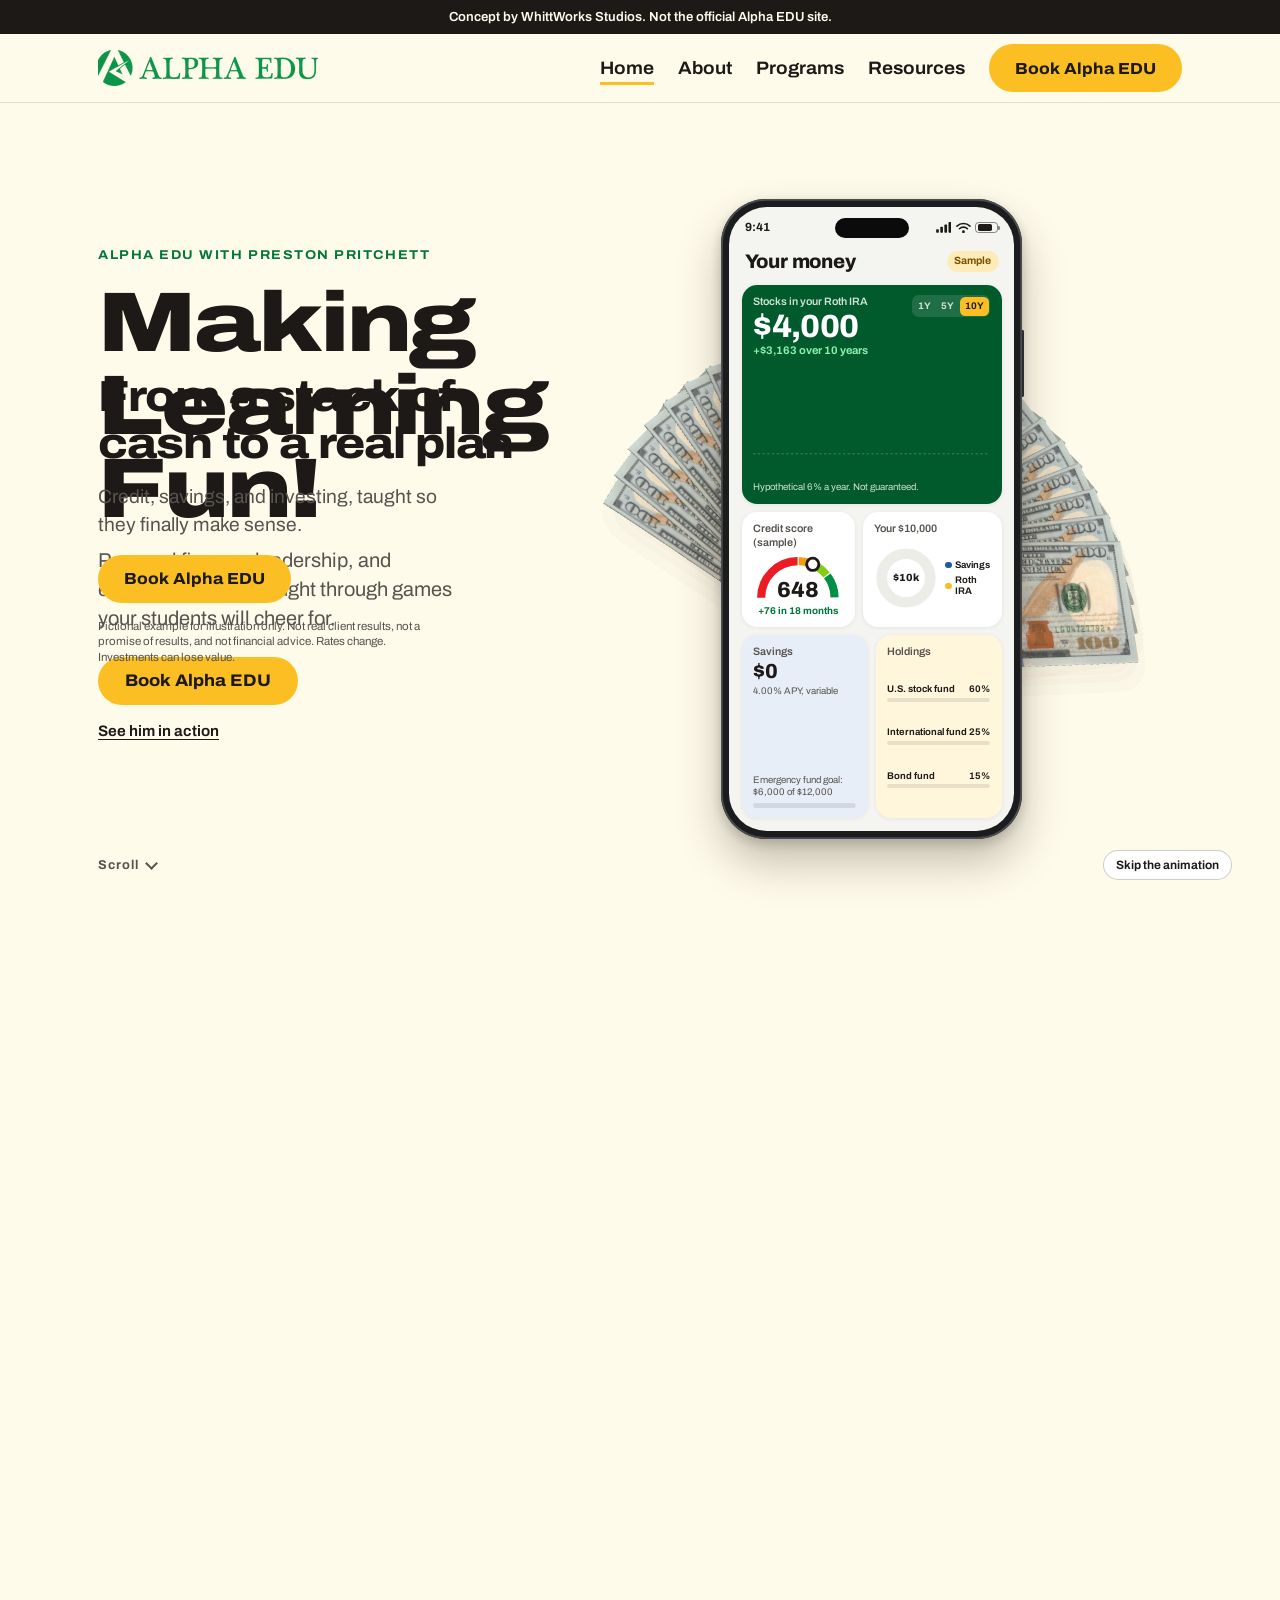
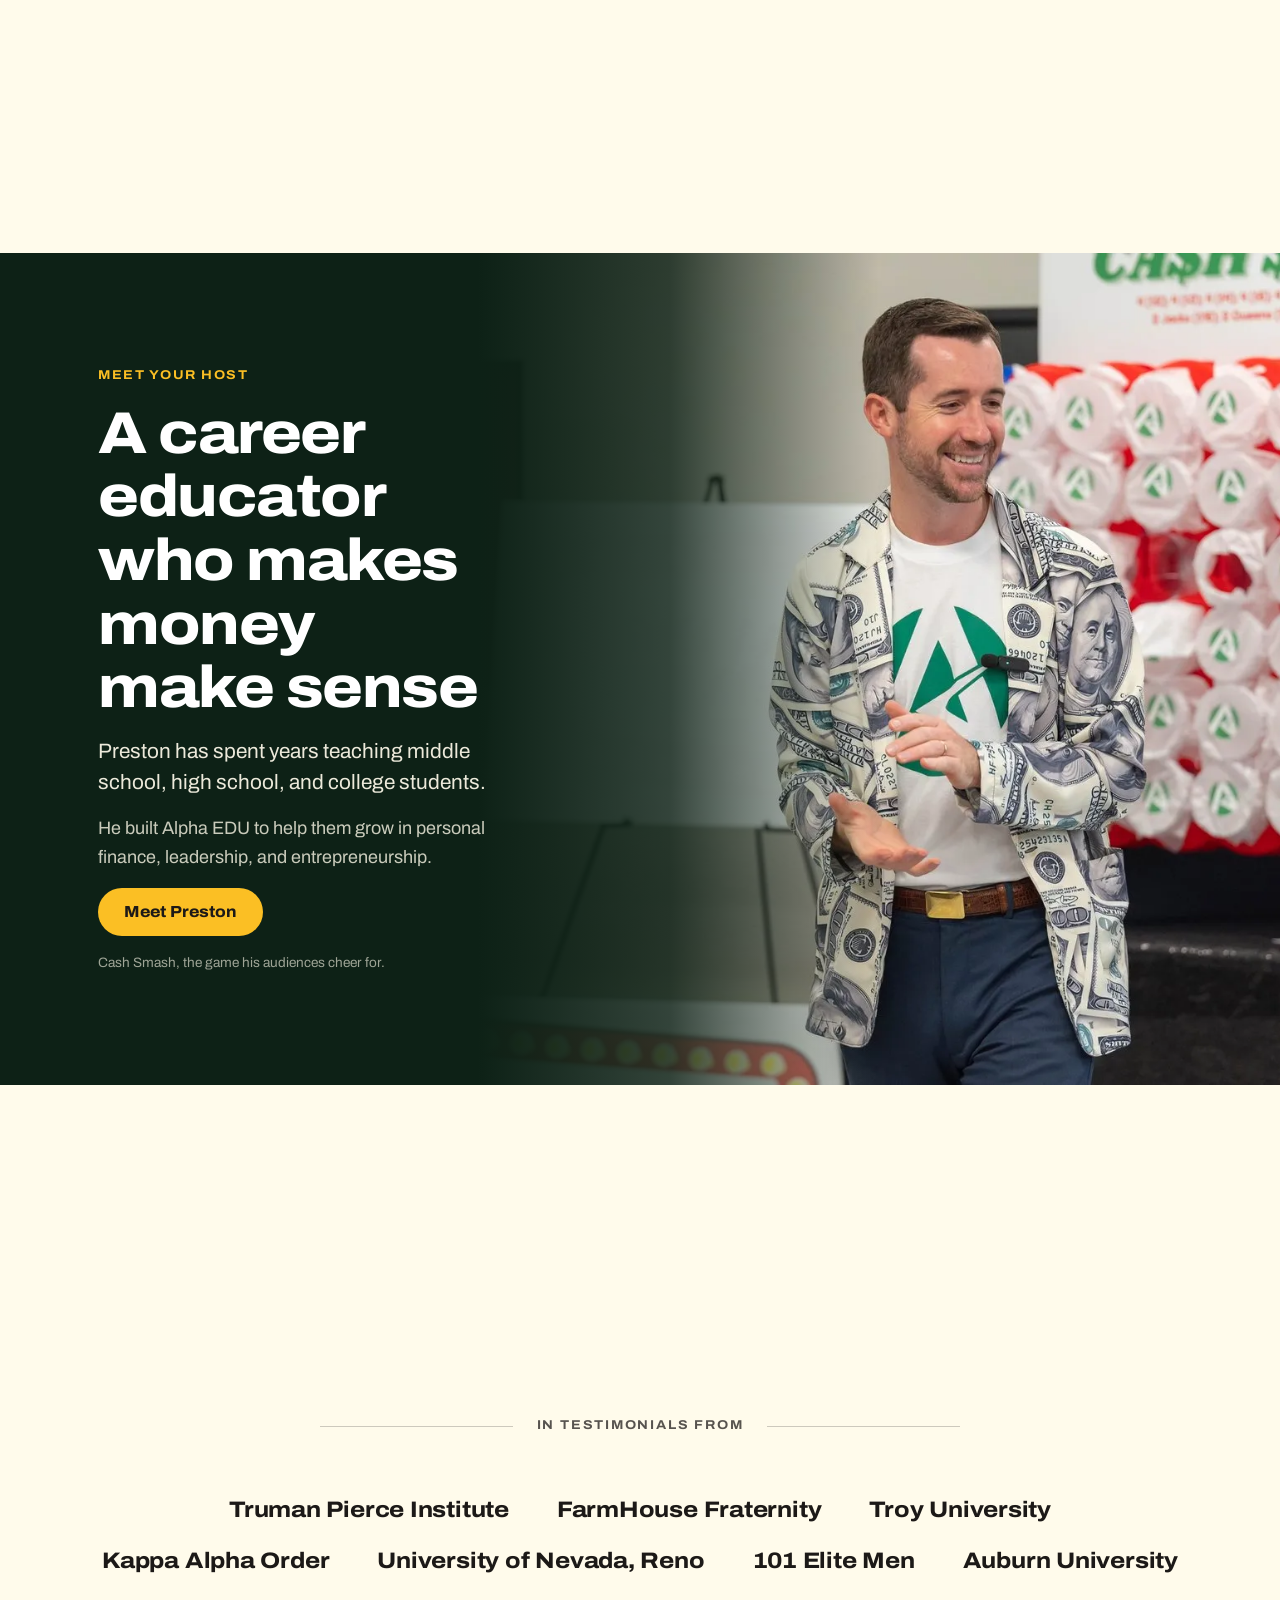
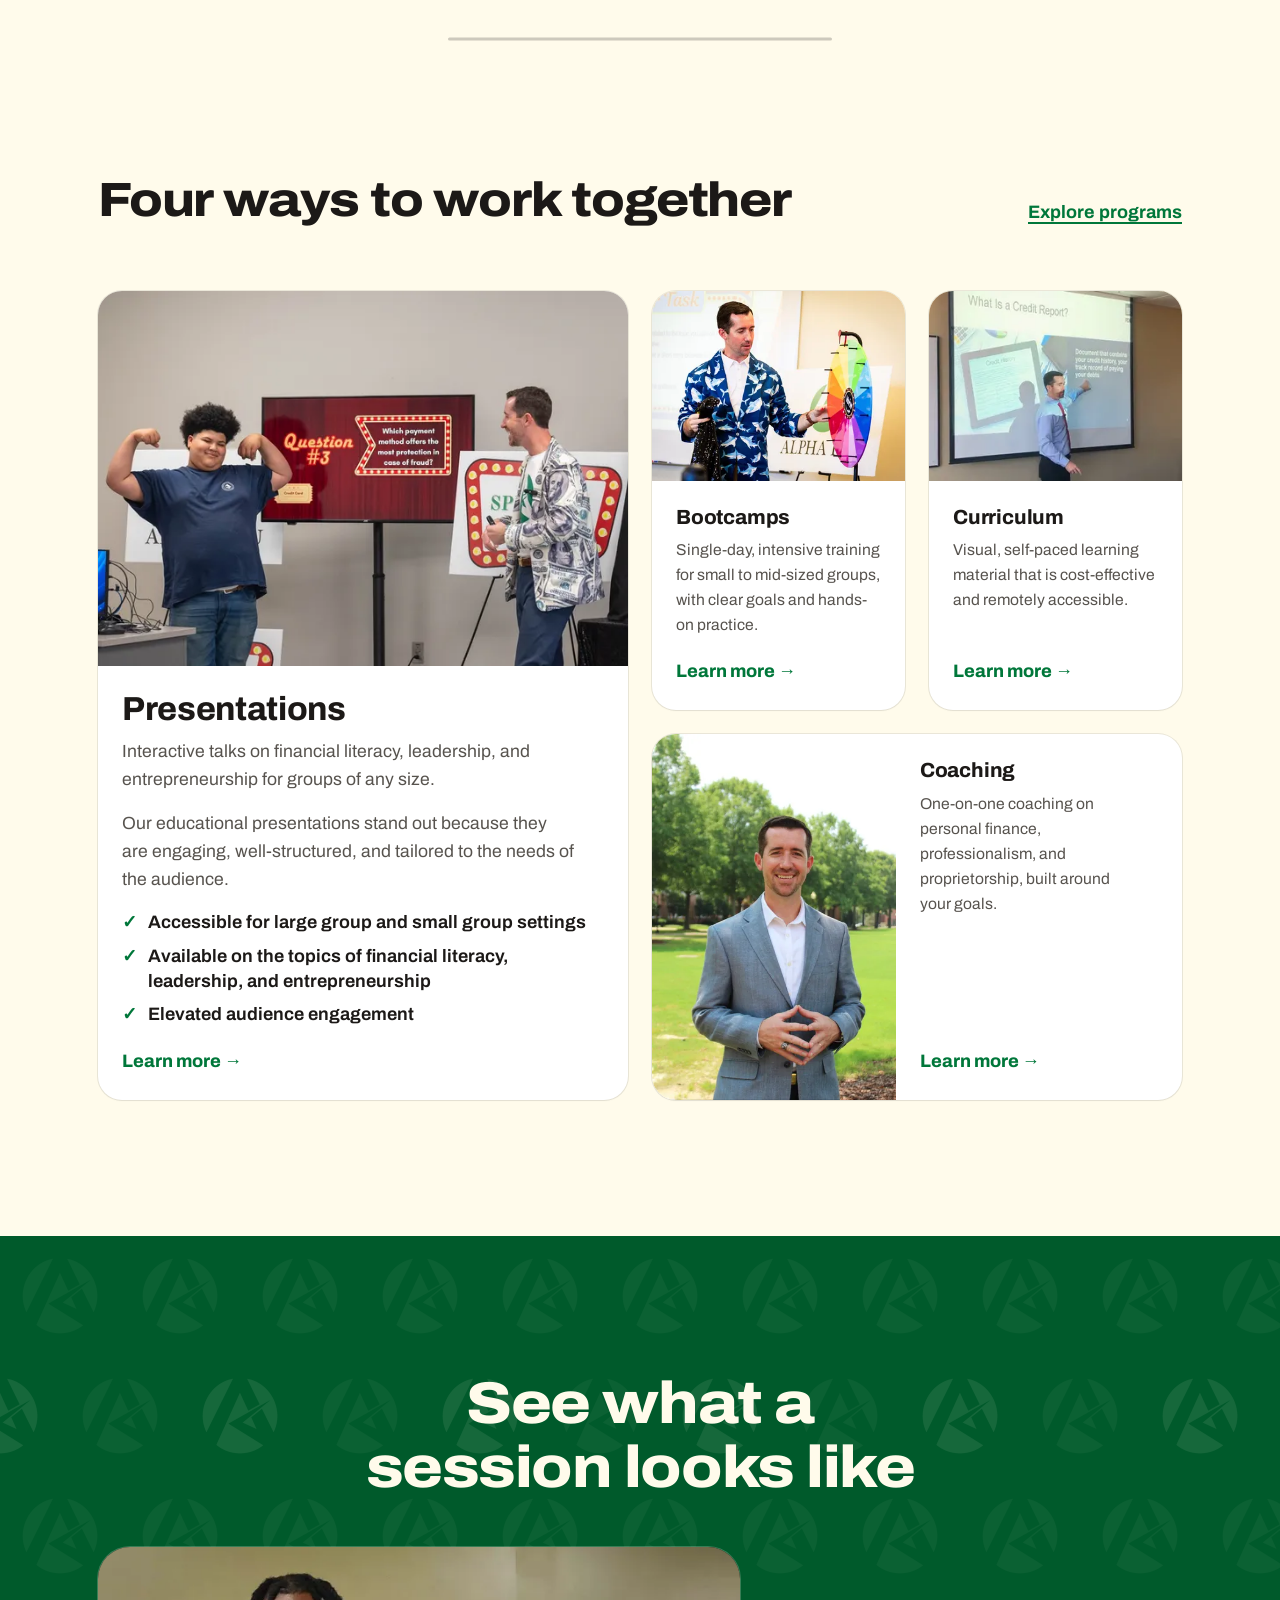
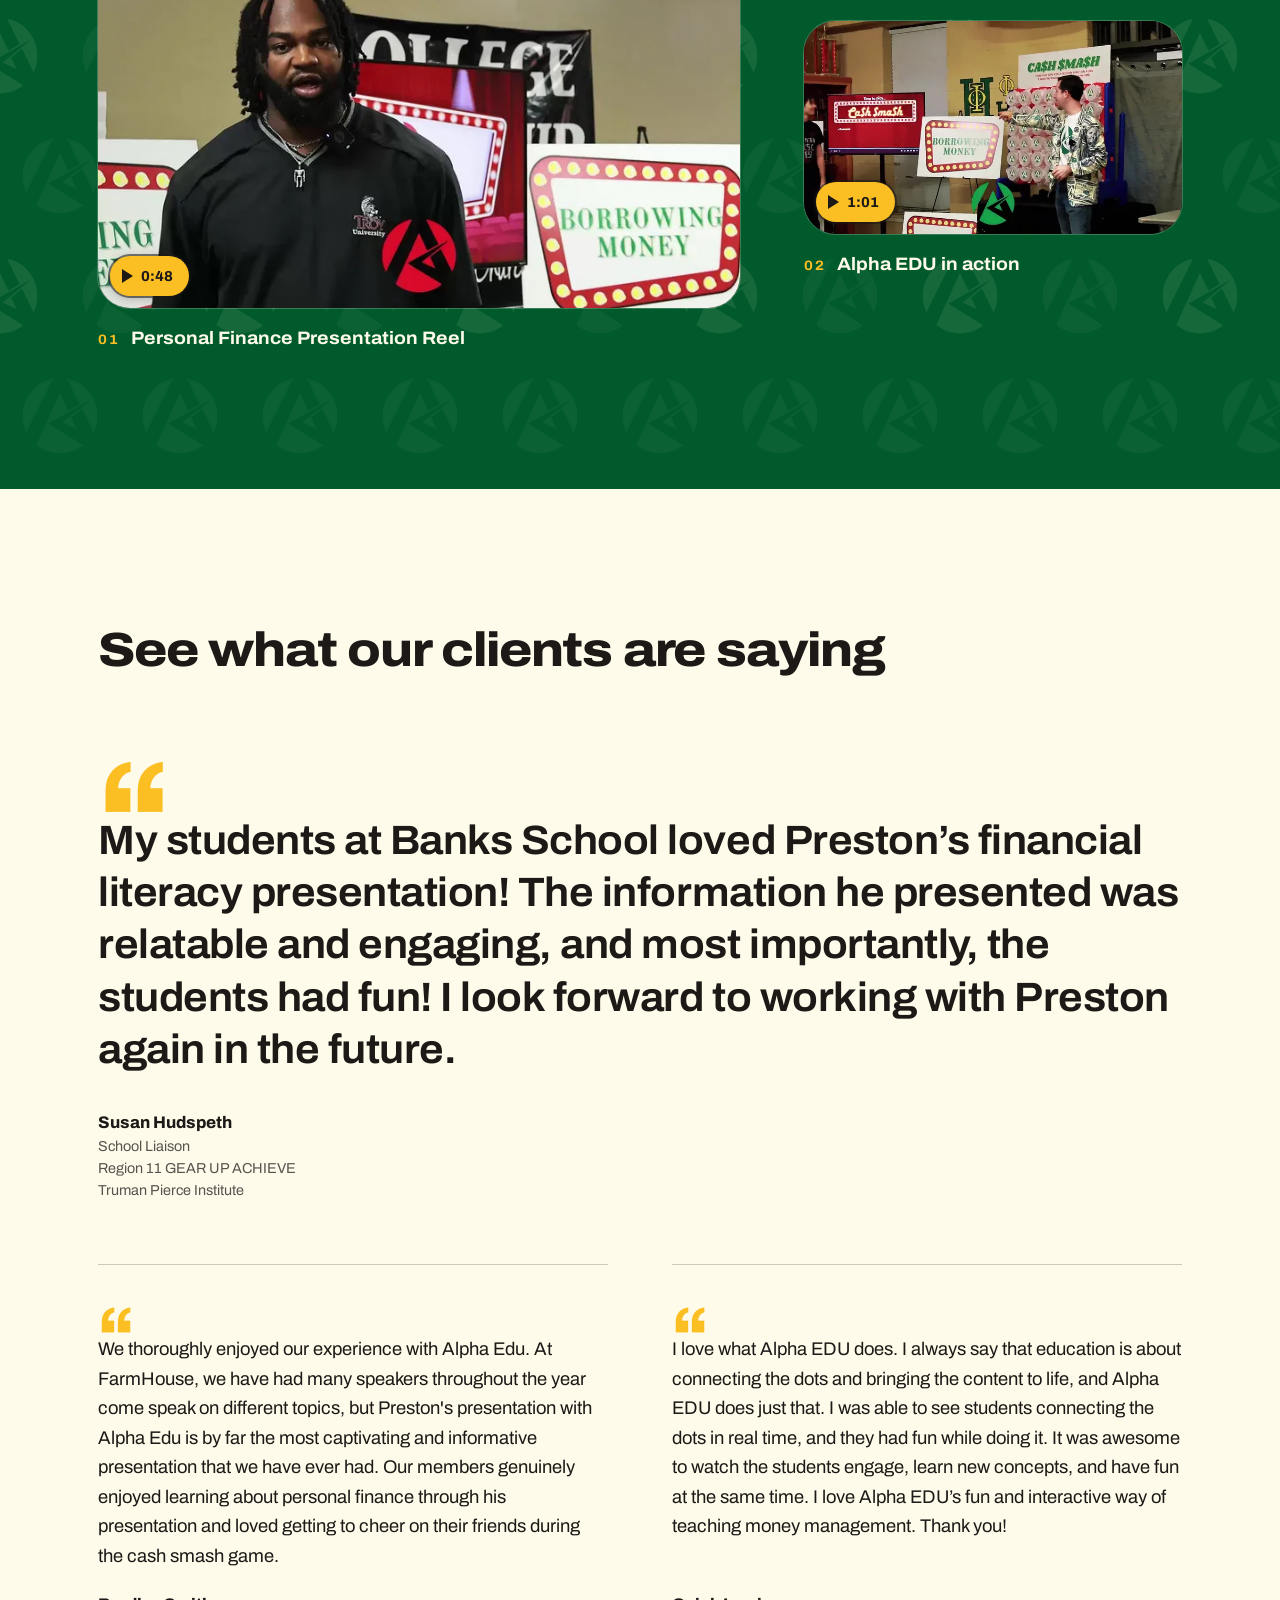
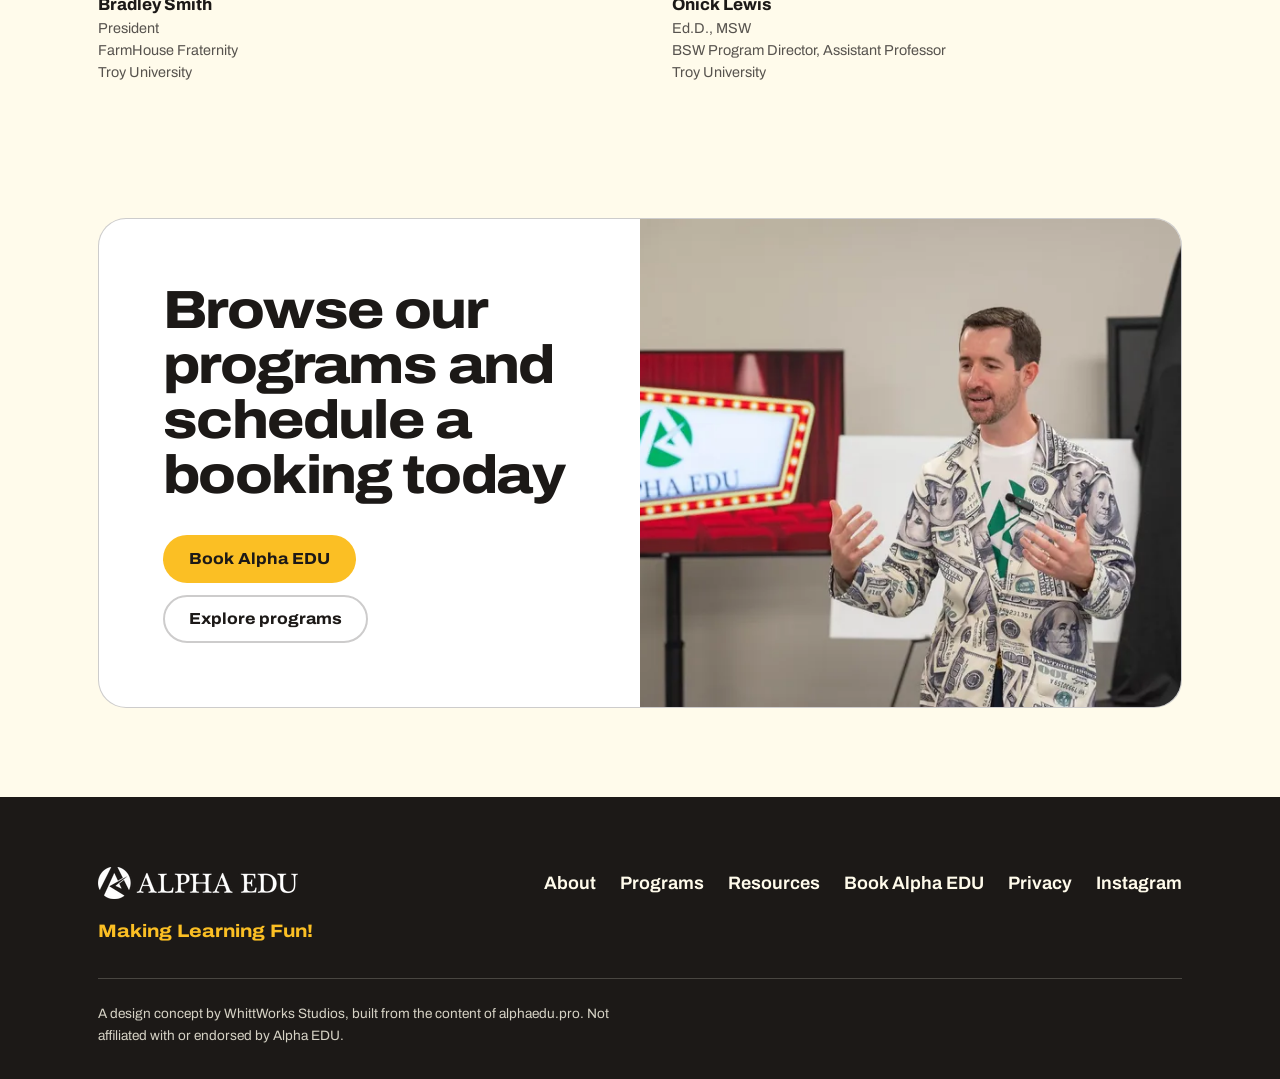
==== commit 07ac12fb: "Republish with Preston's brand greens, official logos, and the latest fixes Co-Authored-By: Claude O" ====
--- a/index.html
+++ b/index.html
@@ -1 +1 @@
-<!DOCTYPE html><html lang="en"><head><meta charset="utf-8"><meta name="viewport" content="width=device-width, initial-scale=1"><title>Alpha EDU · Making Learning Fun</title><meta name="description" content="Alpha EDU brings Preston Pritchett’s hands-on personal finance, leadership, and entrepreneurship programs to schools, student groups, and organizations."><meta name="robots" content="noindex, nofollow"><meta property="og:type" content="website"><meta property="og:title" content="Alpha EDU · Making Learning Fun"><meta property="og:description" content="Alpha EDU brings Preston Pritchett’s hands-on personal finance, leadership, and entrepreneurship programs to schools, student groups, and organizations."><meta name="theme-color" content="#FFFBEB"><link rel="preload" href="/_astro/archivo-latin-wdth-normal.DY7AcnAa.woff2" as="font" type="font/woff2" crossorigin><link rel="icon" href="/favicon.ico" sizes="any"><link rel="icon" href="/favicon.png" type="image/png"><link rel="apple-touch-icon" href="/apple-touch-icon.png"><noscript><link rel="stylesheet" href="/nojs.css"></noscript><link rel="stylesheet" href="/_astro/BaseLayout.CccW3Aod.css"><link rel="stylesheet" href="/_astro/index.DtAPSuMY.css"><link rel="stylesheet" href="/_astro/ProgramCards.CibA9Phk.css"><link rel="stylesheet" href="/_astro/ReelBand.DcJWdkli.css"><link rel="stylesheet" href="/_astro/ClosingCta.DoUUiDYC.css"></head><body><a class="skip-link" href="#main">Skip to content</a><aside class="concept-bar" aria-label="About this site" data-concept-bar data-astro-cid-evp5m7jd><p data-astro-cid-evp5m7jd>Concept by WhittWorks Studios. Not the official Alpha EDU site.</p></aside><header class="site-header" data-astro-cid-fzpbxy5g><div class="shell bar" data-astro-cid-fzpbxy5g><a class="brand" href="/" aria-label="Alpha EDU home" data-astro-cid-fzpbxy5g><img src="/_astro/logo-wordmark-green.3D-EaaZG_Z2pIE64.webp" srcset="/_astro/logo-wordmark-green.3D-EaaZG_Z2pIE64.webp 220w, /_astro/logo-wordmark-green.3D-EaaZG_1Jqw8H.webp 440w, /_astro/logo-wordmark-green.3D-EaaZG_275te8.webp 660w" alt="Alpha EDU" sizes="(min-width: 960px) 220px, (min-width: 860px) 190px, 150px" loading="eager" data-astro-cid-fzpbxy5g="true" decoding="async" width="220" height="36"></a><nav class="nav-desktop" aria-label="Main" data-astro-cid-fzpbxy5g><a href="/" aria-current="page" data-astro-cid-fzpbxy5g>Home</a><a href="/about/" data-astro-cid-fzpbxy5g>About</a><a href="/programs/" data-astro-cid-fzpbxy5g>Programs</a><a href="/resources/" data-astro-cid-fzpbxy5g>Resources</a><a class="btn gold" href="/book/" data-astro-cid-fzpbxy5g>Book Alpha EDU</a></nav><div class="mobile-actions" data-astro-cid-fzpbxy5g><a class="btn gold book-pill" href="/book/" aria-label="Book Alpha EDU" data-book-pill data-astro-cid-fzpbxy5g>Book</a><details class="nav-mobile" data-astro-cid-fzpbxy5g><summary data-astro-cid-fzpbxy5g>Menu</summary><nav aria-label="Main, mobile" data-astro-cid-fzpbxy5g><a href="/" aria-current="page" data-astro-cid-fzpbxy5g>Home</a><a href="/about/" data-astro-cid-fzpbxy5g>About</a><a href="/programs/" data-astro-cid-fzpbxy5g>Programs</a><a href="/resources/" data-astro-cid-fzpbxy5g>Resources</a><a class="btn gold" href="/book/" data-astro-cid-fzpbxy5g>Book Alpha EDU</a></nav></details></div></div></header><main id="main"><section class="hero story" aria-labelledby="hero-heading" data-story data-astro-cid-gtcol7wl><div class="story-stage" data-astro-cid-gtcol7wl><canvas class="story-canvas" aria-hidden="true" data-astro-cid-gtcol7wl></canvas><div class="story-layout shell" data-astro-cid-gtcol7wl><div class="story-copy" data-astro-cid-gtcol7wl><p class="eyebrow" data-astro-cid-gtcol7wl>Alpha EDU with Preston Pritchett</p><h1 id="hero-heading" data-astro-cid-gtcol7wl>Making Learning Fun!</h1><p class="sub" data-astro-cid-gtcol7wl>Personal finance, leadership, and entrepreneurship, taught through games your students will cheer for.</p><div class="hero-actions" data-astro-cid-gtcol7wl><a class="btn gold" href="/book/" data-astro-cid-gtcol7wl>Book Alpha EDU</a><a class="quiet" href="#in-action" data-astro-cid-gtcol7wl>See him in action</a></div></div><div class="story-slot" data-astro-cid-gtcol7wl><img class="story-poster" src="/money/fan-poster.webp" srcset="/money/fan-poster-640.webp 640w, /money/fan-poster-900.webp 900w, /money/fan-poster.webp 1240w" sizes="(min-width: 860px) 580px, 92vw" alt="A fan of hundred dollar bills" width="1160" height="1100" fetchpriority="high" data-astro-cid-gtcol7wl></div></div><div class="story-end shell" data-astro-cid-gtcol7wl><div class="end-copy" data-astro-cid-gtcol7wl><h2 data-astro-cid-gtcol7wl>From a stack of cash to a real plan</h2><p class="end-sub" data-astro-cid-gtcol7wl>Credit, savings, and investing, taught so they finally make sense.</p><a class="btn gold" href="/book/" data-astro-cid-gtcol7wl>Book Alpha EDU</a><p class="disclaimer" data-astro-cid-gtcol7wl>Fictional example for illustration only. Not real client results, not a promise of results, and not financial advice. Rates change. Investments can lose value.</p></div><div class="phone" data-astro-cid-gstan6s7><span class="button-side" aria-hidden="true" data-astro-cid-gstan6s7></span><div class="screen" data-astro-cid-gstan6s7><div class="status" aria-hidden="true" data-astro-cid-gstan6s7><span class="tnum" data-astro-cid-gstan6s7>9:41</span><span class="island" data-astro-cid-gstan6s7></span><span class="status-icons" data-astro-cid-gstan6s7><svg class="signal" viewBox="0 0 17 12" data-astro-cid-gstan6s7><rect x="0" y="8" width="3" height="4" rx="0.8" data-astro-cid-gstan6s7></rect><rect x="4.6" y="5.4" width="3" height="6.6" rx="0.8" data-astro-cid-gstan6s7></rect><rect x="9.2" y="2.8" width="3" height="9.2" rx="0.8" data-astro-cid-gstan6s7></rect><rect x="13.8" y="0" width="3" height="12" rx="0.8" data-astro-cid-gstan6s7></rect></svg><svg class="wifi" viewBox="0 0 16 12" data-astro-cid-gstan6s7><path d="M1 4.4a10 10 0 0 1 14 0" data-astro-cid-gstan6s7></path><path d="M3.7 7.2a6.1 6.1 0 0 1 8.6 0" data-astro-cid-gstan6s7></path><circle cx="8" cy="10.3" r="1.5" data-astro-cid-gstan6s7></circle></svg><span class="battery" data-astro-cid-gstan6s7><span class="battery-level" data-astro-cid-gstan6s7></span></span></span></div><header class="app-head" data-astro-cid-gstan6s7><p class="app-title" data-astro-cid-gstan6s7>Your money</p><span class="app-tag" data-astro-cid-gstan6s7>Sample</span></header><section class="card stocks" data-astro-cid-gstan6s7><div class="stock-head" data-astro-cid-gstan6s7><div data-astro-cid-gstan6s7><p class="label" data-astro-cid-gstan6s7>Stocks in your Roth IRA</p><p class="big tnum" data-count data-format="usd" data-from="4000" data-to="7163" data-beat="stocks" data-astro-cid-gstan6s7>$7,163</p><p class="change" data-astro-cid-gstan6s7>+$3,163 over 10 years</p></div><div class="ranges" aria-hidden="true" data-astro-cid-gstan6s7><span data-astro-cid-gstan6s7>1Y</span><span data-astro-cid-gstan6s7>5Y</span><span class="on" data-astro-cid-gstan6s7>10Y</span></div></div><svg class="line" viewBox="0 0 200 98" role="img" aria-label="Hypothetical stock balance rising from $4,000 to $7,163 over 10 years, with a large dip around year five" data-astro-cid-gstan6s7><line class="baseline" x1="0" x2="200" y1="76.69565217391305" y2="76.69565217391305" data-astro-cid-gstan6s7></line><path d="M0.0 76.7 L2.5 75.9 L5.0 75.2 L7.5 74.6 L10.0 73.6 L12.5 72.9 L15.0 73.3 L17.5 73.0 L20.0 72.2 L22.5 71.8 L25.0 72.3 L27.5 70.2 L30.0 68.2 L32.5 67.0 L35.0 67.2 L37.5 64.1 L40.0 63.9 L42.5 64.8 L45.0 66.4 L47.5 64.0 L50.0 65.6 L52.5 65.9 L55.0 65.2 L57.5 60.0 L60.0 60.8 L62.5 58.7 L65.0 57.0 L67.5 53.3 L70.0 58.1 L72.5 58.5 L75.0 60.4 L77.5 61.3 L80.0 69.0 L82.5 68.3 L85.0 69.2 L87.5 68.5 L90.0 71.9 L92.5 65.6 L95.0 63.6 L97.5 61.1 L100.0 62.0 L102.5 54.8 L105.0 54.9 L107.5 53.8 L110.0 53.8 L112.5 46.5 L115.0 46.9 L117.5 44.1 L120.0 41.5 L122.5 35.0 L125.0 37.3 L127.5 36.0 L130.0 35.5 L132.5 33.7 L135.0 38.5 L137.5 37.4 L140.0 36.1 L142.5 34.2 L145.0 35.6 L147.5 31.1 L150.0 28.2 L152.5 26.7 L155.0 27.4 L157.5 24.3 L160.0 24.1 L162.5 25.2 L165.0 25.9 L167.5 23.6 L170.0 23.3 L172.5 23.0 L175.0 21.2 L177.5 18.3 L180.0 17.4 L182.5 16.6 L185.0 14.9 L187.5 13.8 L190.0 13.5 L192.5 12.8 L195.0 11.5 L197.5 10.5 L200.0 9.3" pathLength="1" data-draw="stocks" data-astro-cid-gstan6s7></path></svg><p class="note" data-astro-cid-gstan6s7>Hypothetical 6% a year. Not guaranteed.</p></section><div class="pair" data-astro-cid-gstan6s7><section class="card gauge-card" data-astro-cid-gstan6s7><p class="label" data-astro-cid-gstan6s7>Credit score (sample)</p><div class="gauge-wrap" data-astro-cid-gstan6s7><svg class="gauge" viewBox="0 0 44 24" role="img" aria-label="Sample credit score rising from 648 to 724, on a scale of 300 to 850" data-astro-cid-gstan6s7><path d="M4 22 A18 18 0 0 1 40 22" pathLength="100" stroke="#DC2626" stroke-dasharray="50 100" stroke-dashoffset="0" data-astro-cid-gstan6s7></path><path d="M4 22 A18 18 0 0 1 40 22" pathLength="100" stroke="#F59E0B" stroke-dasharray="15 100" stroke-dashoffset="-51" data-astro-cid-gstan6s7></path><path d="M4 22 A18 18 0 0 1 40 22" pathLength="100" stroke="#84CC16" stroke-dasharray="12 100" stroke-dashoffset="-67" data-astro-cid-gstan6s7></path><path d="M4 22 A18 18 0 0 1 40 22" pathLength="100" stroke="#16A34A" stroke-dasharray="20 100" stroke-dashoffset="-80" data-astro-cid-gstan6s7></path><circle class="marker" r="3" cx="35.54" cy="10.13" data-gauge data-from="63.3" data-to="77.1" data-astro-cid-gstan6s7></circle></svg><p class="score tnum" data-count data-from="648" data-to="724" data-beat="credit" data-astro-cid-gstan6s7>724</p></div><p class="change small-change" data-astro-cid-gstan6s7>+76 in 18 months</p></section><section class="card split-card" data-astro-cid-gstan6s7><p class="label" data-astro-cid-gstan6s7>Your $10,000</p><div class="split-row" data-astro-cid-gstan6s7><div class="donut-wrap" data-astro-cid-gstan6s7><svg class="donut" viewBox="0 0 42 42" role="img" aria-label="$6,000 in savings and $4,000 in a Roth IRA" data-astro-cid-gstan6s7><circle class="track" cx="21" cy="21" r="15.915" data-astro-cid-gstan6s7></circle><circle class="arc arc-a" cx="21" cy="21" r="15.915" pathLength="100" stroke-dasharray="60 100" data-arc="60" data-astro-cid-gstan6s7></circle><circle class="arc arc-b" cx="21" cy="21" r="15.915" pathLength="100" stroke-dasharray="40 100" stroke-dashoffset="-60" data-arc="40" data-astro-cid-gstan6s7></circle></svg><p class="donut-total tnum" data-astro-cid-gstan6s7>$10k</p></div><div class="legend" data-astro-cid-gstan6s7><p class="key" data-astro-cid-gstan6s7><span class="dot dot-a" data-astro-cid-gstan6s7></span>Savings</p><p class="key" data-astro-cid-gstan6s7><span class="dot dot-b" data-astro-cid-gstan6s7></span>Roth IRA</p></div></div></section></div><div class="pair fill" data-astro-cid-gstan6s7><section class="card small tint-blue" data-astro-cid-gstan6s7><p class="label" data-astro-cid-gstan6s7>Savings</p><p class="amount tnum" data-count data-format="usd" data-from="0" data-to="6000" data-beat="accounts" data-astro-cid-gstan6s7>$6,000</p><p class="note" data-astro-cid-gstan6s7>4.00% APY, variable</p><svg class="line mini blue" viewBox="0 0 100 56" preserveAspectRatio="none" role="img" aria-label="Sample savings balance rising slowly and steadily over 12 months" data-astro-cid-gstan6s7><path class="area" d="M0.0 16.0 L8.3 15.2 L16.7 14.4 L25.0 13.6 L33.3 12.8 L41.7 12.0 L50.0 11.2 L58.3 10.4 L66.7 9.6 L75.0 8.8 L83.3 8.0 L91.7 7.2 L100.0 6.4 L100 56 L0 56 Z" data-fade="accounts" data-astro-cid-gstan6s7></path><path d="M0.0 16.0 L8.3 15.2 L16.7 14.4 L25.0 13.6 L33.3 12.8 L41.7 12.0 L50.0 11.2 L58.3 10.4 L66.7 9.6 L75.0 8.8 L83.3 8.0 L91.7 7.2 L100.0 6.4" pathLength="1" data-draw="accounts" data-astro-cid-gstan6s7></path></svg><p class="note goal" data-astro-cid-gstan6s7>Emergency fund goal: $6,000 of $12,000</p><svg class="bar" viewBox="0 0 100 5" role="img" aria-label="50 percent of the emergency fund goal saved" data-astro-cid-gstan6s7><rect class="bar-track" width="100" height="5" rx="2.5" data-astro-cid-gstan6s7></rect><rect class="bar-fill blue" width="50" height="5" rx="2.5" data-bar="50" data-astro-cid-gstan6s7></rect></svg></section><section class="card small tint-gold" data-astro-cid-gstan6s7><p class="label" data-astro-cid-gstan6s7>Holdings</p><ul class="funds" data-astro-cid-gstan6s7><li data-astro-cid-gstan6s7><span class="fund-name" data-astro-cid-gstan6s7>U.S. stock fund</span><span class="fund-share tnum" data-astro-cid-gstan6s7>60%</span><svg class="bar" viewBox="0 0 100 4" aria-hidden="true" data-astro-cid-gstan6s7><rect class="bar-track" width="100" height="4" rx="2" data-astro-cid-gstan6s7></rect><rect class="bar-fill green" width="60" height="4" rx="2" data-bar="60" data-astro-cid-gstan6s7></rect></svg></li><li data-astro-cid-gstan6s7><span class="fund-name" data-astro-cid-gstan6s7>International fund</span><span class="fund-share tnum" data-astro-cid-gstan6s7>25%</span><svg class="bar" viewBox="0 0 100 4" aria-hidden="true" data-astro-cid-gstan6s7><rect class="bar-track" width="100" height="4" rx="2" data-astro-cid-gstan6s7></rect><rect class="bar-fill blue" width="25" height="4" rx="2" data-bar="25" data-astro-cid-gstan6s7></rect></svg></li><li data-astro-cid-gstan6s7><span class="fund-name" data-astro-cid-gstan6s7>Bond fund</span><span class="fund-share tnum" data-astro-cid-gstan6s7>15%</span><svg class="bar" viewBox="0 0 100 4" aria-hidden="true" data-astro-cid-gstan6s7><rect class="bar-track" width="100" height="4" rx="2" data-astro-cid-gstan6s7></rect><rect class="bar-fill gold" width="15" height="4" rx="2" data-bar="15" data-astro-cid-gstan6s7></rect></svg></li></ul></section></div></div></div></div><a class="story-skip" href="#story-next" data-astro-cid-gtcol7wl>Skip the animation</a><p class="story-cue" aria-hidden="true" data-astro-cid-gtcol7wl>Scroll<span class="cue-arrow" data-astro-cid-gtcol7wl></span></p></div></section><script type="module" src="/_astro/MoneyStory.astro_astro_type_script_index_0_lang.BpcV5kzT.js"></script><span id="story-next" data-astro-cid-lcdefpme></span><div class="feature-pin" data-hold data-astro-cid-lcdefpme><section class="feature" aria-labelledby="about-heading" data-astro-cid-lcdefpme><div class="feature-media" data-zoom="0.12" data-motion-min="880" data-astro-cid-lcdefpme><img src="/_astro/0f8d7d97-npritchett-amillerphotography-04-25-6655.Cxl9xBzF_Z1sya4p.webp" srcset="/_astro/0f8d7d97-npritchett-amillerphotography-04-25-6655.Cxl9xBzF_1fADGJ.webp 800w, /_astro/0f8d7d97-npritchett-amillerphotography-04-25-6655.Cxl9xBzF_10Upb7.webp 1200w, /_astro/0f8d7d97-npritchett-amillerphotography-04-25-6655.Cxl9xBzF_Z1sya4p.webp 1500w" alt="Preston Pritchett in a dollar-print jacket, smiling beside the red-cup Cash Smash board." sizes="100vw" loading="lazy" data-astro-cid-lcdefpme="true" decoding="async" width="1500" height="1001"></div><div class="shell feature-inner" data-drift="36" data-motion-min="880" data-astro-cid-lcdefpme><div class="feature-copy rise" data-astro-cid-lcdefpme><p class="eyebrow" data-astro-cid-lcdefpme>Meet your host</p><h2 id="about-heading" data-astro-cid-lcdefpme>A career educator who makes money make sense</h2><p class="lede" data-astro-cid-lcdefpme>Preston has spent years teaching middle school, high school, and college students.</p><p class="rest" data-astro-cid-lcdefpme>He built Alpha EDU to help them grow in personal finance, leadership, and entrepreneurship.</p><p data-astro-cid-lcdefpme><a class="btn gold" href="/about/" data-astro-cid-lcdefpme>Meet Preston</a></p><p class="caption" data-astro-cid-lcdefpme>Cash Smash, the game his audiences cheer for.</p></div></div></section></div><section class="orgs" aria-labelledby="orgs-label" data-astro-cid-4dcmoj64><div class="shell" data-astro-cid-4dcmoj64><h2 id="orgs-label" class="label" data-astro-cid-4dcmoj64>In testimonials from</h2><ul role="list" data-row-drift="44" data-astro-cid-4dcmoj64><li data-astro-cid-4dcmoj64>Truman Pierce Institute</li><li data-astro-cid-4dcmoj64>FarmHouse Fraternity</li><li data-astro-cid-4dcmoj64>Troy University</li><li data-astro-cid-4dcmoj64>Kappa Alpha Order</li><li data-astro-cid-4dcmoj64>University of Nevada, Reno</li><li data-astro-cid-4dcmoj64>101 Elite Men</li><li data-astro-cid-4dcmoj64>Auburn University</li></ul></div></section><section class="band" aria-labelledby="programs-heading" data-astro-cid-lcdefpme><div class="shell" data-astro-cid-lcdefpme><div class="section-head head-row" data-astro-cid-lcdefpme><h2 id="programs-heading" data-astro-cid-lcdefpme>Four ways to work together</h2><a class="text-link" href="/programs/" data-astro-cid-lcdefpme>Explore programs</a></div><ul class="program-cards bento" role="list" data-astro-cid-rvml4o2a><li class="rise" data-astro-cid-rvml4o2a><a class="card lift" href="/programs/presentations/" data-astro-cid-rvml4o2a><div class="photo card-photo" data-astro-cid-rvml4o2a><img src="/_astro/5d91175a-npritchett-amillerphotography-04-25-6474.C4RoLgUH_2rXsLS.webp" srcset="/_astro/5d91175a-npritchett-amillerphotography-04-25-6474.C4RoLgUH_ZlF3M1.webp 400w, /_astro/5d91175a-npritchett-amillerphotography-04-25-6474.C4RoLgUH_mkkWW.webp 640w, /_astro/5d91175a-npritchett-amillerphotography-04-25-6474.C4RoLgUH_Z1AIWvz.webp 900w, /_astro/5d91175a-npritchett-amillerphotography-04-25-6474.C4RoLgUH_Z8J5Lw.webp 1200w" alt="A student flexes after a question round while Preston hosts beside a marquee screen." sizes="(min-width: 1100px) 580px, (min-width: 640px) 45vw, 92vw" loading="lazy" data-astro-cid-rvml4o2a="true" decoding="async" width="1500" height="1001" class="focus-right"></div><div class="card-body" data-astro-cid-rvml4o2a><h3 class="card-title" data-astro-cid-rvml4o2a="true">Presentations</h3><p data-astro-cid-rvml4o2a>Interactive talks on financial literacy, leadership, and entrepreneurship for groups of any size.</p><div class="lead-extra" data-astro-cid-rvml4o2a><p data-astro-cid-rvml4o2a>Our educational presentations stand out because they are engaging, well-structured, and tailored to the needs of the audience.</p><ul role="list" data-astro-cid-rvml4o2a><li data-astro-cid-rvml4o2a>Accessible for large group and small group settings</li><li data-astro-cid-rvml4o2a>Available on the topics of financial literacy, leadership, and entrepreneurship</li><li data-astro-cid-rvml4o2a>Elevated audience engagement</li></ul></div><span class="more" aria-hidden="true" data-astro-cid-rvml4o2a>Learn more</span></div></a></li><li class="rise" data-astro-cid-rvml4o2a><a class="card lift" href="/programs/bootcamps/" data-astro-cid-rvml4o2a><div class="photo card-photo" data-astro-cid-rvml4o2a><img src="/_astro/f61999de-alphaedustudentpres-52425-8-1.jeODRdut_1CwxtI.webp" srcset="/_astro/f61999de-alphaedustudentpres-52425-8-1.jeODRdut_ZYl2hx.webp 400w, /_astro/f61999de-alphaedustudentpres-52425-8-1.jeODRdut_1wjVWX.webp 640w, /_astro/f61999de-alphaedustudentpres-52425-8-1.jeODRdut_Z1GuYD6.webp 900w, /_astro/f61999de-alphaedustudentpres-52425-8-1.jeODRdut_Z1hXRmw.webp 1200w" alt="Preston in a shark-print jacket spins a prize wheel beside an Alpha EDU sign." sizes="(min-width: 1100px) 270px, (min-width: 640px) 45vw, 92vw" loading="lazy" data-astro-cid-rvml4o2a="true" decoding="async" width="1500" height="1109" class="focus-top"></div><div class="card-body" data-astro-cid-rvml4o2a><h3 class="card-title" data-astro-cid-rvml4o2a="true">Bootcamps</h3><p data-astro-cid-rvml4o2a>Single-day, intensive training for small to mid-sized groups, with clear goals and hands-on practice.</p><span class="more" aria-hidden="true" data-astro-cid-rvml4o2a>Learn more</span></div></a></li><li class="rise" data-astro-cid-rvml4o2a><a class="card lift" href="/programs/curriculum/" data-astro-cid-rvml4o2a><div class="photo card-photo" data-astro-cid-rvml4o2a><img src="/_astro/9fa2772f-screenshot-2025-05-20-at-10-45-33-am.DmOjWuB-_14OWvg.webp" srcset="/_astro/9fa2772f-screenshot-2025-05-20-at-10-45-33-am.DmOjWuB-_mTRd9.webp 400w, /_astro/9fa2772f-screenshot-2025-05-20-at-10-45-33-am.DmOjWuB-_2vPgH7.webp 640w, /_astro/9fa2772f-screenshot-2025-05-20-at-10-45-33-am.DmOjWuB-_Z29Lvxr.webp 900w, /_astro/9fa2772f-screenshot-2025-05-20-at-10-45-33-am.DmOjWuB-_Z1ObxVw.webp 1200w" alt="Preston presents a slide titled “What is a Credit Report?”" sizes="(min-width: 1100px) 270px, (min-width: 640px) 45vw, 92vw" loading="lazy" data-astro-cid-rvml4o2a="true" decoding="async" width="1342" height="755"></div><div class="card-body" data-astro-cid-rvml4o2a><h3 class="card-title" data-astro-cid-rvml4o2a="true">Curriculum</h3><p data-astro-cid-rvml4o2a>Visual, self-paced learning material that is cost-effective and remotely accessible.</p><span class="more" aria-hidden="true" data-astro-cid-rvml4o2a>Learn more</span></div></a></li><li class="rise" data-astro-cid-rvml4o2a><a class="card lift" href="/programs/coaching/" data-astro-cid-rvml4o2a><div class="photo card-photo" data-astro-cid-rvml4o2a><img src="/_astro/62734614-pritchett-profile-pic-1-2.CTt20tK5_Z1iBkOh.webp" srcset="/_astro/62734614-pritchett-profile-pic-1-2.CTt20tK5_2hh8UL.webp 400w, /_astro/62734614-pritchett-profile-pic-1-2.CTt20tK5_Z298Uq1.webp 640w, /_astro/62734614-pritchett-profile-pic-1-2.CTt20tK5_nPR3H.webp 900w, /_astro/62734614-pritchett-profile-pic-1-2.CTt20tK5_1u32II.webp 1200w" alt="Portrait of Preston Pritchett in a light suit jacket, outdoors." sizes="(min-width: 1100px) 270px, (min-width: 640px) 45vw, 92vw" loading="lazy" data-astro-cid-rvml4o2a="true" decoding="async" width="1366" height="2048" class="focus-top"></div><div class="card-body" data-astro-cid-rvml4o2a><h3 class="card-title" data-astro-cid-rvml4o2a="true">Coaching</h3><p data-astro-cid-rvml4o2a>One-on-one coaching on personal finance, professionalism, and proprietorship, built around your goals.</p><span class="more" aria-hidden="true" data-astro-cid-rvml4o2a>Learn more</span></div></a></li></ul></div></section><section class="band dark reels" id="in-action" aria-labelledby="action-heading" data-astro-cid-qrdwjnu2><div class="shell" data-astro-cid-qrdwjnu2><div class="section-head reels-head center" data-astro-cid-qrdwjnu2><h2 id="action-heading" data-astro-cid-qrdwjnu2>See what a session looks like</h2></div><div class="video-pair swap" data-lead="main" data-reel-pair data-astro-cid-qrdwjnu2><div class="reel-slot rise" data-astro-cid-qrdwjnu2><figure class="reel reel-main" data-astro-cid-qrdwjnu2><figure class="video shape-wide" data-video data-astro-cid-kdofrhet><a class="video-poster" href="/assets/video/56853015.mp4" data-video-src="/assets/video/56853015.mp4" data-video-poster="/_astro/56853015-poster.DmtsCG05_T6oUD.webp" data-video-title="Personal Finance Presentation Reel" data-astro-cid-kdofrhet><img src="/_astro/56853015-poster.DmtsCG05_Z2axehN.webp" srcset="/_astro/56853015-poster.DmtsCG05_2dy9K.webp 360w, /_astro/56853015-poster.DmtsCG05_1113v9.webp 540w, /_astro/56853015-poster.DmtsCG05_1YNxQx.webp 720w, /_astro/56853015-poster.DmtsCG05_Z1gie6W.webp 1080w, /_astro/56853015-poster.DmtsCG05_1crmYO.webp 1440w" alt sizes="(min-width: 1100px) 700px, 92vw" loading="lazy" data-astro-cid-kdofrhet="true" decoding="async" width="1920" height="1080"><span class="play" aria-hidden="true" data-astro-cid-kdofrhet><span class="tri" data-astro-cid-kdofrhet></span><span class="tnum" data-astro-cid-kdofrhet>0:48</span></span><span class="visually-hidden" data-astro-cid-kdofrhet>Play video: Personal Finance Presentation Reel (0:48)</span></a><p class="video-error" role="status" data-video-error data-astro-cid-kdofrhet></p></figure><figcaption data-astro-cid-qrdwjnu2><span class="num" data-astro-cid-qrdwjnu2>01</span>Personal Finance Presentation Reel</figcaption></figure></div><div class="reel-slot rise" data-astro-cid-qrdwjnu2><figure class="reel reel-side" data-astro-cid-qrdwjnu2><figure class="video shape-wide" data-video data-astro-cid-kdofrhet><a class="video-poster" href="/assets/video/7bef80dd.mp4" data-video-src="/assets/video/7bef80dd.mp4" data-video-poster="/_astro/7bef80dd-poster.Cxe6eZWl_WgX1u.webp" data-video-title="Alpha EDU in action" data-astro-cid-kdofrhet><img src="/_astro/7bef80dd-poster.Cxe6eZWl_Z27mFbW.webp" srcset="/_astro/7bef80dd-poster.Cxe6eZWl_ZrGmE9.webp 360w, /_astro/7bef80dd-poster.Cxe6eZWl_w67Gf.webp 540w, /_astro/7bef80dd-poster.Cxe6eZWl_1uSC2D.webp 720w, /_astro/7bef80dd-poster.Cxe6eZWl_Z1d7F16.webp 1080w, /_astro/7bef80dd-poster.Cxe6eZWl_1fBV5F.webp 1440w" alt sizes="(min-width: 1000px) 720px, 92vw" loading="lazy" data-astro-cid-kdofrhet="true" decoding="async" width="1920" height="1080"><span class="play" aria-hidden="true" data-astro-cid-kdofrhet><span class="tri" data-astro-cid-kdofrhet></span><span class="tnum" data-astro-cid-kdofrhet>1:01</span></span><span class="visually-hidden" data-astro-cid-kdofrhet>Play video: Alpha EDU in action (1:01)</span></a><p class="video-error" role="status" data-video-error data-astro-cid-kdofrhet></p></figure><figcaption data-astro-cid-qrdwjnu2><span class="num" data-astro-cid-qrdwjnu2>02</span>Alpha EDU in action</figcaption></figure></div></div></div></section><script type="module" src="/_astro/ReelBand.astro_astro_type_script_index_0_lang.D7bHEtxJ.js"></script><section class="band" aria-labelledby="testimonials-heading" data-astro-cid-lcdefpme><div class="shell" data-astro-cid-lcdefpme><div class="section-head" data-astro-cid-lcdefpme><h2 id="testimonials-heading" data-astro-cid-lcdefpme>See what our clients are saying</h2></div><div class="testimonials" data-astro-cid-gakqr736><ul class="quotes rise" role="list" tabindex="0" aria-label="Written testimonials" data-swipe-row data-astro-cid-gakqr736><li class="quote-card" data-testimonial="Susan Hudspeth" data-astro-cid-gakqr736><figure data-astro-cid-gakqr736><blockquote data-astro-cid-gakqr736><span class="mark" aria-hidden="true" data-astro-cid-gakqr736>“</span><p class="short" data-quote data-letters data-letters-min="1100" data-astro-cid-gakqr736>My students at Banks School loved Preston’s financial literacy presentation! The information he presented was relatable and engaging, and most importantly, the students had fun! I look forward to working with Preston again in the future.</p></blockquote><figcaption data-astro-cid-gakqr736><span class="who" data-astro-cid-gakqr736><span class="name" data-astro-cid-gakqr736>Susan Hudspeth</span><span class="credit" data-astro-cid-gakqr736>School Liaison</span><span class="credit" data-astro-cid-gakqr736>Region 11 GEAR UP ACHIEVE</span><span class="credit" data-astro-cid-gakqr736>Truman Pierce Institute</span></span></figcaption></figure></li><li class="quote-card" data-testimonial="Bradley Smith" data-astro-cid-gakqr736><figure data-astro-cid-gakqr736><blockquote data-astro-cid-gakqr736><span class="mark" aria-hidden="true" data-astro-cid-gakqr736>“</span><p data-quote data-astro-cid-gakqr736>We thoroughly enjoyed our experience with Alpha Edu. At FarmHouse, we have had many speakers throughout the year come speak on different topics, but Preston&#39;s presentation with Alpha Edu is by far the most captivating and informative presentation that we have ever had. Our members genuinely enjoyed learning about personal finance through his presentation and loved getting to cheer on their friends during the cash smash game.</p></blockquote><figcaption data-astro-cid-gakqr736><span class="who" data-astro-cid-gakqr736><span class="name" data-astro-cid-gakqr736>Bradley Smith</span><span class="credit" data-astro-cid-gakqr736>President</span><span class="credit" data-astro-cid-gakqr736>FarmHouse Fraternity</span><span class="credit" data-astro-cid-gakqr736>Troy University</span></span></figcaption></figure></li><li class="quote-card" data-testimonial="Onick Lewis" data-astro-cid-gakqr736><figure data-astro-cid-gakqr736><blockquote data-astro-cid-gakqr736><span class="mark" aria-hidden="true" data-astro-cid-gakqr736>“</span><p data-quote data-astro-cid-gakqr736>I love what Alpha EDU does. I always say that education is about connecting the dots and bringing the content to life, and Alpha EDU does just that. I was able to see students connecting the dots in real time, and they had fun while doing it. It was awesome to watch the students engage, learn new concepts, and have fun at the same time. I love Alpha EDU’s fun and interactive way of teaching money management. Thank you!</p></blockquote><figcaption data-astro-cid-gakqr736><span class="who" data-astro-cid-gakqr736><span class="name" data-astro-cid-gakqr736>Onick Lewis</span><span class="credit" data-astro-cid-gakqr736>Ed.D., MSW</span><span class="credit" data-astro-cid-gakqr736>BSW Program Director, Assistant Professor</span><span class="credit" data-astro-cid-gakqr736>Troy University</span></span></figcaption></figure></li></ul></div></div></section><section class="band closing" aria-labelledby="closing-heading" data-astro-cid-prurgk2d><div class="shell" data-astro-cid-prurgk2d><div class="panel" data-astro-cid-prurgk2d><div class="copy" data-astro-cid-prurgk2d><h2 id="closing-heading" data-astro-cid-prurgk2d>Browse our programs and schedule a booking today</h2><div class="actions" data-astro-cid-prurgk2d><a class="btn gold" href="/book/" data-astro-cid-prurgk2d>Book Alpha EDU</a><a class="btn ghost" href="/programs/" data-astro-cid-prurgk2d>Explore programs</a></div></div><div class="photo closing-photo" data-wipe data-astro-cid-prurgk2d><img src="/_astro/71bc2f2b-npritchett-amillerphotography-04-25-6360.yJlPn0tE_Z1CQ71O.webp" srcset="/_astro/71bc2f2b-npritchett-amillerphotography-04-25-6360.yJlPn0tE_1JJHc.webp 480w, /_astro/71bc2f2b-npritchett-amillerphotography-04-25-6360.yJlPn0tE_Z1QQ2YA.webp 800w, /_astro/71bc2f2b-npritchett-amillerphotography-04-25-6360.yJlPn0tE_PCsdH.webp 1200w, /_astro/71bc2f2b-npritchett-amillerphotography-04-25-6360.yJlPn0tE_Z1CQ71O.webp 1500w" alt sizes="(min-width: 1180px) 590px, (min-width: 880px) 50vw, 92vw" loading="lazy" data-astro-cid-prurgk2d="true" decoding="async" width="1500" height="1001"><span class="photo-wipe" aria-hidden="true" data-astro-cid-prurgk2d></span></div></div></div></section></main><footer class="site-footer" data-astro-cid-nns7i3if><div class="shell foot-grid" data-astro-cid-nns7i3if><div class="foot-brand" data-astro-cid-nns7i3if><a href="/" aria-label="Alpha EDU home" data-astro-cid-nns7i3if><img src="/_astro/logo-wordmark-white.M2QZaZlb_Z245Tlj.webp" srcset="/_astro/logo-wordmark-white.M2QZaZlb_Z245Tlj.webp 200w, /_astro/logo-wordmark-white.M2QZaZlb_1Ot8jE.webp 400w" alt="Alpha EDU" sizes="200px" data-astro-cid-nns7i3if="true" loading="lazy" decoding="async" width="200" height="32"></a><p class="tagline" data-astro-cid-nns7i3if>Making Learning Fun!</p></div><nav class="foot-links" aria-label="Footer" data-astro-cid-nns7i3if><a href="/about/" data-astro-cid-nns7i3if>About</a><a href="/programs/" data-astro-cid-nns7i3if>Programs</a><a href="/resources/" data-astro-cid-nns7i3if>Resources</a><a href="/book/" data-astro-cid-nns7i3if>Book Alpha EDU</a><a href="/privacy/" data-astro-cid-nns7i3if>Privacy</a><a href="https://instagram.com/alphaedu.pro" rel="noopener" target="_blank" data-astro-cid-nns7i3if>Instagram<span class="visually-hidden" data-astro-cid-nns7i3if> (opens in a new tab)</span></a></nav></div><div class="shell" data-astro-cid-nns7i3if><div class="foot-rule" data-astro-cid-nns7i3if><p class="foot-note" data-astro-cid-nns7i3if>A design concept by WhittWorks Studios, built from the content of alphaedu.pro. Not affiliated with or endorsed by Alpha EDU.</p></div></div></footer><script type="module" src="/_astro/BaseLayout.astro_astro_type_script_index_0_lang.MBF5zD7V.js"></script></body></html>+<!DOCTYPE html><html lang="en"><head><meta charset="utf-8"><meta name="viewport" content="width=device-width, initial-scale=1"><title>Alpha EDU · Making Learning Fun</title><meta name="description" content="Alpha EDU brings Preston Pritchett’s hands-on personal finance, leadership, and entrepreneurship programs to schools, student groups, and organizations."><meta name="robots" content="noindex, nofollow"><meta property="og:type" content="website"><meta property="og:title" content="Alpha EDU · Making Learning Fun"><meta property="og:description" content="Alpha EDU brings Preston Pritchett’s hands-on personal finance, leadership, and entrepreneurship programs to schools, student groups, and organizations."><meta name="theme-color" content="#FFFBEB"><link rel="preload" href="/_astro/archivo-latin-wdth-normal.DY7AcnAa.woff2" as="font" type="font/woff2" crossorigin><link rel="icon" href="/favicon.ico" sizes="any"><link rel="icon" href="/favicon.png" type="image/png"><link rel="apple-touch-icon" href="/apple-touch-icon.png"><noscript><link rel="stylesheet" href="/nojs.css"></noscript><link rel="stylesheet" href="/_astro/BaseLayout.CxLzTIl0.css"><link rel="stylesheet" href="/_astro/index.D7C7trp8.css"><link rel="stylesheet" href="/_astro/ProgramCards.CibA9Phk.css"><link rel="stylesheet" href="/_astro/ReelBand.DcJWdkli.css"><link rel="stylesheet" href="/_astro/ClosingCta.DoUUiDYC.css"></head><body><a class="skip-link" href="#main">Skip to content</a><aside class="concept-bar" aria-label="About this site" data-concept-bar data-astro-cid-evp5m7jd><p data-astro-cid-evp5m7jd>Concept by WhittWorks Studios. Not the official Alpha EDU site.</p></aside><header class="site-header" data-astro-cid-fzpbxy5g><div class="shell bar" data-astro-cid-fzpbxy5g><a class="brand" href="/" aria-label="Alpha EDU home" data-astro-cid-fzpbxy5g><img src="/_astro/logo-wordmark-green.tgumS5Kz_Zc2O47.webp" srcset="/_astro/logo-wordmark-green.tgumS5Kz_Zc2O47.webp 220w, /_astro/logo-wordmark-green.tgumS5Kz_Z174LDh.webp 440w, /_astro/logo-wordmark-green.tgumS5Kz_ZJpOxQ.webp 660w" alt="Alpha EDU" sizes="(min-width: 960px) 220px, (min-width: 860px) 190px, 150px" loading="eager" data-astro-cid-fzpbxy5g="true" decoding="async" width="220" height="36"></a><nav class="nav-desktop" aria-label="Main" data-astro-cid-fzpbxy5g><a href="/" aria-current="page" data-astro-cid-fzpbxy5g>Home</a><a href="/about/" data-astro-cid-fzpbxy5g>About</a><a href="/programs/" data-astro-cid-fzpbxy5g>Programs</a><a href="/resources/" data-astro-cid-fzpbxy5g>Resources</a><a class="btn gold" href="/book/" data-astro-cid-fzpbxy5g>Book Alpha EDU</a></nav><div class="mobile-actions" data-astro-cid-fzpbxy5g><a class="btn gold book-pill" href="/book/" aria-label="Book Alpha EDU" data-book-pill data-astro-cid-fzpbxy5g>Book</a><details class="nav-mobile" data-astro-cid-fzpbxy5g><summary data-astro-cid-fzpbxy5g>Menu</summary><nav aria-label="Main, mobile" data-astro-cid-fzpbxy5g><a href="/" aria-current="page" data-astro-cid-fzpbxy5g>Home</a><a href="/about/" data-astro-cid-fzpbxy5g>About</a><a href="/programs/" data-astro-cid-fzpbxy5g>Programs</a><a href="/resources/" data-astro-cid-fzpbxy5g>Resources</a><a class="btn gold" href="/book/" data-astro-cid-fzpbxy5g>Book Alpha EDU</a></nav></details></div></div></header><main id="main"><section class="hero story" aria-labelledby="hero-heading" data-story data-astro-cid-gtcol7wl><div class="story-stage" data-astro-cid-gtcol7wl><canvas class="story-canvas" aria-hidden="true" data-astro-cid-gtcol7wl></canvas><div class="story-layout shell" data-astro-cid-gtcol7wl><div class="story-copy" data-astro-cid-gtcol7wl><p class="eyebrow" data-astro-cid-gtcol7wl>Alpha EDU with Preston Pritchett</p><h1 id="hero-heading" data-astro-cid-gtcol7wl>Making Learning Fun!</h1><p class="sub" data-astro-cid-gtcol7wl>Personal finance, leadership, and entrepreneurship, taught through games your students will cheer for.</p><div class="hero-actions" data-astro-cid-gtcol7wl><a class="btn gold" href="/book/" data-astro-cid-gtcol7wl>Book Alpha EDU</a><a class="quiet" href="#in-action" data-astro-cid-gtcol7wl>See him in action</a></div></div><div class="story-slot" data-astro-cid-gtcol7wl><img class="story-poster" src="/money/fan-poster.webp" srcset="/money/fan-poster-640.webp 640w, /money/fan-poster-900.webp 900w, /money/fan-poster.webp 1240w" sizes="(min-width: 860px) 580px, 92vw" alt="A fan of hundred dollar bills" width="1160" height="1100" fetchpriority="high" data-astro-cid-gtcol7wl></div></div><div class="story-end shell" data-astro-cid-gtcol7wl><div class="end-copy" data-astro-cid-gtcol7wl><h2 data-astro-cid-gtcol7wl>From a stack of cash to a real plan</h2><p class="end-sub" data-astro-cid-gtcol7wl>Credit, savings, and investing, taught so they finally make sense.</p><a class="btn gold" href="/book/" data-astro-cid-gtcol7wl>Book Alpha EDU</a><p class="disclaimer" data-astro-cid-gtcol7wl>Fictional example for illustration only. Not real client results, not a promise of results, and not financial advice. Rates change. Investments can lose value.</p></div><div class="phone" data-astro-cid-gstan6s7><span class="button-side" aria-hidden="true" data-astro-cid-gstan6s7></span><div class="screen" data-astro-cid-gstan6s7><div class="status" aria-hidden="true" data-astro-cid-gstan6s7><span class="tnum" data-astro-cid-gstan6s7>9:41</span><span class="island" data-astro-cid-gstan6s7></span><span class="status-icons" data-astro-cid-gstan6s7><svg class="signal" viewBox="0 0 17 12" data-astro-cid-gstan6s7><rect x="0" y="8" width="3" height="4" rx="0.8" data-astro-cid-gstan6s7></rect><rect x="4.6" y="5.4" width="3" height="6.6" rx="0.8" data-astro-cid-gstan6s7></rect><rect x="9.2" y="2.8" width="3" height="9.2" rx="0.8" data-astro-cid-gstan6s7></rect><rect x="13.8" y="0" width="3" height="12" rx="0.8" data-astro-cid-gstan6s7></rect></svg><svg class="wifi" viewBox="0 0 16 12" data-astro-cid-gstan6s7><path d="M1 4.4a10 10 0 0 1 14 0" data-astro-cid-gstan6s7></path><path d="M3.7 7.2a6.1 6.1 0 0 1 8.6 0" data-astro-cid-gstan6s7></path><circle cx="8" cy="10.3" r="1.5" data-astro-cid-gstan6s7></circle></svg><span class="battery" data-astro-cid-gstan6s7><span class="battery-level" data-astro-cid-gstan6s7></span></span></span></div><header class="app-head" data-astro-cid-gstan6s7><p class="app-title" data-astro-cid-gstan6s7>Your money</p><span class="app-tag" data-astro-cid-gstan6s7>Sample</span></header><section class="card stocks" data-astro-cid-gstan6s7><div class="stock-head" data-astro-cid-gstan6s7><div data-astro-cid-gstan6s7><p class="label" data-astro-cid-gstan6s7>Stocks in your Roth IRA</p><p class="big tnum" data-count data-format="usd" data-from="4000" data-to="7163" data-beat="stocks" data-astro-cid-gstan6s7>$7,163</p><p class="change" data-astro-cid-gstan6s7>+$3,163 over 10 years</p></div><div class="ranges" aria-hidden="true" data-astro-cid-gstan6s7><span data-astro-cid-gstan6s7>1Y</span><span data-astro-cid-gstan6s7>5Y</span><span class="on" data-astro-cid-gstan6s7>10Y</span></div></div><svg class="line" viewBox="0 0 200 98" role="img" aria-label="Hypothetical stock balance rising from $4,000 to $7,163 over 10 years, with a large dip around year five" data-astro-cid-gstan6s7><line class="baseline" x1="0" x2="200" y1="76.69565217391305" y2="76.69565217391305" data-astro-cid-gstan6s7></line><path d="M0.0 76.7 L2.5 75.9 L5.0 75.2 L7.5 74.6 L10.0 73.6 L12.5 72.9 L15.0 73.3 L17.5 73.0 L20.0 72.2 L22.5 71.8 L25.0 72.3 L27.5 70.2 L30.0 68.2 L32.5 67.0 L35.0 67.2 L37.5 64.1 L40.0 63.9 L42.5 64.8 L45.0 66.4 L47.5 64.0 L50.0 65.6 L52.5 65.9 L55.0 65.2 L57.5 60.0 L60.0 60.8 L62.5 58.7 L65.0 57.0 L67.5 53.3 L70.0 58.1 L72.5 58.5 L75.0 60.4 L77.5 61.3 L80.0 69.0 L82.5 68.3 L85.0 69.2 L87.5 68.5 L90.0 71.9 L92.5 65.6 L95.0 63.6 L97.5 61.1 L100.0 62.0 L102.5 54.8 L105.0 54.9 L107.5 53.8 L110.0 53.8 L112.5 46.5 L115.0 46.9 L117.5 44.1 L120.0 41.5 L122.5 35.0 L125.0 37.3 L127.5 36.0 L130.0 35.5 L132.5 33.7 L135.0 38.5 L137.5 37.4 L140.0 36.1 L142.5 34.2 L145.0 35.6 L147.5 31.1 L150.0 28.2 L152.5 26.7 L155.0 27.4 L157.5 24.3 L160.0 24.1 L162.5 25.2 L165.0 25.9 L167.5 23.6 L170.0 23.3 L172.5 23.0 L175.0 21.2 L177.5 18.3 L180.0 17.4 L182.5 16.6 L185.0 14.9 L187.5 13.8 L190.0 13.5 L192.5 12.8 L195.0 11.5 L197.5 10.5 L200.0 9.3" pathLength="1" data-draw="stocks" data-astro-cid-gstan6s7></path></svg><p class="note" data-astro-cid-gstan6s7>Hypothetical 6% a year. Not guaranteed.</p></section><div class="pair" data-astro-cid-gstan6s7><section class="card gauge-card" data-astro-cid-gstan6s7><p class="label" data-astro-cid-gstan6s7>Credit score (sample)</p><div class="gauge-wrap" data-astro-cid-gstan6s7><svg class="gauge" viewBox="0 0 44 24" role="img" aria-label="Sample credit score rising from 648 to 724, on a scale of 300 to 850" data-astro-cid-gstan6s7><path d="M4 22 A18 18 0 0 1 40 22" pathLength="100" stroke="#EB1C24" stroke-dasharray="50 100" stroke-dashoffset="0" data-astro-cid-gstan6s7></path><path d="M4 22 A18 18 0 0 1 40 22" pathLength="100" stroke="#F59E0B" stroke-dasharray="15 100" stroke-dashoffset="-51" data-astro-cid-gstan6s7></path><path d="M4 22 A18 18 0 0 1 40 22" pathLength="100" stroke="#84CC16" stroke-dasharray="12 100" stroke-dashoffset="-67" data-astro-cid-gstan6s7></path><path d="M4 22 A18 18 0 0 1 40 22" pathLength="100" stroke="#009045" stroke-dasharray="20 100" stroke-dashoffset="-80" data-astro-cid-gstan6s7></path><circle class="marker" r="3" cx="35.54" cy="10.13" data-gauge data-from="63.3" data-to="77.1" data-astro-cid-gstan6s7></circle></svg><p class="score tnum" data-count data-from="648" data-to="724" data-beat="credit" data-astro-cid-gstan6s7>724</p></div><p class="change small-change" data-astro-cid-gstan6s7>+76 in 18 months</p></section><section class="card split-card" data-astro-cid-gstan6s7><p class="label" data-astro-cid-gstan6s7>Your $10,000</p><div class="split-row" data-astro-cid-gstan6s7><div class="donut-wrap" data-astro-cid-gstan6s7><svg class="donut" viewBox="0 0 42 42" role="img" aria-label="$6,000 in savings and $4,000 in a Roth IRA" data-astro-cid-gstan6s7><circle class="track" cx="21" cy="21" r="15.915" data-astro-cid-gstan6s7></circle><circle class="arc arc-a" cx="21" cy="21" r="15.915" pathLength="100" stroke-dasharray="60 100" data-arc="60" data-astro-cid-gstan6s7></circle><circle class="arc arc-b" cx="21" cy="21" r="15.915" pathLength="100" stroke-dasharray="40 100" stroke-dashoffset="-60" data-arc="40" data-astro-cid-gstan6s7></circle></svg><p class="donut-total tnum" data-astro-cid-gstan6s7>$10k</p></div><div class="legend" data-astro-cid-gstan6s7><p class="key" data-astro-cid-gstan6s7><span class="dot dot-a" data-astro-cid-gstan6s7></span>Savings</p><p class="key" data-astro-cid-gstan6s7><span class="dot dot-b" data-astro-cid-gstan6s7></span>Roth IRA</p></div></div></section></div><div class="pair fill" data-astro-cid-gstan6s7><section class="card small tint-blue" data-astro-cid-gstan6s7><p class="label" data-astro-cid-gstan6s7>Savings</p><p class="amount tnum" data-count data-format="usd" data-from="0" data-to="6000" data-beat="accounts" data-astro-cid-gstan6s7>$6,000</p><p class="note" data-astro-cid-gstan6s7>4.00% APY, variable</p><svg class="line mini blue" viewBox="0 0 100 56" preserveAspectRatio="none" role="img" aria-label="Sample savings balance rising slowly and steadily over 12 months" data-astro-cid-gstan6s7><path class="area" d="M0.0 16.0 L8.3 15.2 L16.7 14.4 L25.0 13.6 L33.3 12.8 L41.7 12.0 L50.0 11.2 L58.3 10.4 L66.7 9.6 L75.0 8.8 L83.3 8.0 L91.7 7.2 L100.0 6.4 L100 56 L0 56 Z" data-fade="accounts" data-astro-cid-gstan6s7></path><path d="M0.0 16.0 L8.3 15.2 L16.7 14.4 L25.0 13.6 L33.3 12.8 L41.7 12.0 L50.0 11.2 L58.3 10.4 L66.7 9.6 L75.0 8.8 L83.3 8.0 L91.7 7.2 L100.0 6.4" pathLength="1" data-draw="accounts" data-astro-cid-gstan6s7></path></svg><p class="note goal" data-astro-cid-gstan6s7>Emergency fund goal: $6,000 of $12,000</p><svg class="bar" viewBox="0 0 100 5" role="img" aria-label="50 percent of the emergency fund goal saved" data-astro-cid-gstan6s7><rect class="bar-track" width="100" height="5" rx="2.5" data-astro-cid-gstan6s7></rect><rect class="bar-fill blue" width="50" height="5" rx="2.5" data-bar="50" data-astro-cid-gstan6s7></rect></svg></section><section class="card small tint-gold" data-astro-cid-gstan6s7><p class="label" data-astro-cid-gstan6s7>Holdings</p><ul class="funds" data-astro-cid-gstan6s7><li data-astro-cid-gstan6s7><span class="fund-name" data-astro-cid-gstan6s7>U.S. stock fund</span><span class="fund-share tnum" data-astro-cid-gstan6s7>60%</span><svg class="bar" viewBox="0 0 100 4" aria-hidden="true" data-astro-cid-gstan6s7><rect class="bar-track" width="100" height="4" rx="2" data-astro-cid-gstan6s7></rect><rect class="bar-fill green" width="60" height="4" rx="2" data-bar="60" data-astro-cid-gstan6s7></rect></svg></li><li data-astro-cid-gstan6s7><span class="fund-name" data-astro-cid-gstan6s7>International fund</span><span class="fund-share tnum" data-astro-cid-gstan6s7>25%</span><svg class="bar" viewBox="0 0 100 4" aria-hidden="true" data-astro-cid-gstan6s7><rect class="bar-track" width="100" height="4" rx="2" data-astro-cid-gstan6s7></rect><rect class="bar-fill blue" width="25" height="4" rx="2" data-bar="25" data-astro-cid-gstan6s7></rect></svg></li><li data-astro-cid-gstan6s7><span class="fund-name" data-astro-cid-gstan6s7>Bond fund</span><span class="fund-share tnum" data-astro-cid-gstan6s7>15%</span><svg class="bar" viewBox="0 0 100 4" aria-hidden="true" data-astro-cid-gstan6s7><rect class="bar-track" width="100" height="4" rx="2" data-astro-cid-gstan6s7></rect><rect class="bar-fill gold" width="15" height="4" rx="2" data-bar="15" data-astro-cid-gstan6s7></rect></svg></li></ul></section></div></div></div></div><a class="story-skip" href="#story-next" data-astro-cid-gtcol7wl>Skip the animation</a><p class="story-cue" aria-hidden="true" data-astro-cid-gtcol7wl>Scroll<span class="cue-arrow" data-astro-cid-gtcol7wl></span></p></div></section><script type="module" src="/_astro/MoneyStory.astro_astro_type_script_index_0_lang.BpcV5kzT.js"></script><span id="story-next" data-astro-cid-lcdefpme></span><div class="feature-pin" data-hold data-astro-cid-lcdefpme><section class="feature" aria-labelledby="about-heading" data-astro-cid-lcdefpme><div class="feature-media" data-zoom="0.12" data-motion-min="880" data-astro-cid-lcdefpme><img src="/_astro/0f8d7d97-npritchett-amillerphotography-04-25-6655.Cxl9xBzF_Z1sya4p.webp" srcset="/_astro/0f8d7d97-npritchett-amillerphotography-04-25-6655.Cxl9xBzF_1fADGJ.webp 800w, /_astro/0f8d7d97-npritchett-amillerphotography-04-25-6655.Cxl9xBzF_10Upb7.webp 1200w, /_astro/0f8d7d97-npritchett-amillerphotography-04-25-6655.Cxl9xBzF_Z1sya4p.webp 1500w" alt="Preston Pritchett in a dollar-print jacket, smiling beside the red-cup Cash Smash board." sizes="100vw" loading="lazy" data-astro-cid-lcdefpme="true" decoding="async" width="1500" height="1001"></div><div class="shell feature-inner" data-drift="36" data-motion-min="880" data-astro-cid-lcdefpme><div class="feature-copy rise" data-astro-cid-lcdefpme><p class="eyebrow" data-astro-cid-lcdefpme>Meet your host</p><h2 id="about-heading" data-astro-cid-lcdefpme>A career educator who makes money make sense</h2><p class="lede" data-astro-cid-lcdefpme>Preston has spent years teaching middle school, high school, and college students.</p><p class="rest" data-astro-cid-lcdefpme>He built Alpha EDU to help them grow in personal finance, leadership, and entrepreneurship.</p><p data-astro-cid-lcdefpme><a class="btn gold" href="/about/" data-astro-cid-lcdefpme>Meet Preston</a></p><p class="caption" data-astro-cid-lcdefpme>Cash Smash, the game his audiences cheer for.</p></div></div></section></div><section class="orgs" aria-labelledby="orgs-label" data-astro-cid-4dcmoj64><div class="shell" data-astro-cid-4dcmoj64><h2 id="orgs-label" class="label" data-astro-cid-4dcmoj64>In testimonials from</h2><ul role="list" data-row-drift="44" data-astro-cid-4dcmoj64><li data-astro-cid-4dcmoj64>Truman Pierce Institute</li><li data-astro-cid-4dcmoj64>FarmHouse Fraternity</li><li data-astro-cid-4dcmoj64>Troy University</li><li data-astro-cid-4dcmoj64>Kappa Alpha Order</li><li data-astro-cid-4dcmoj64>University of Nevada, Reno</li><li data-astro-cid-4dcmoj64>101 Elite Men</li><li data-astro-cid-4dcmoj64>Auburn University</li></ul></div></section><section class="band" aria-labelledby="programs-heading" data-astro-cid-lcdefpme><div class="shell" data-astro-cid-lcdefpme><div class="section-head head-row" data-astro-cid-lcdefpme><h2 id="programs-heading" data-astro-cid-lcdefpme>Four ways to work together</h2><a class="text-link" href="/programs/" data-astro-cid-lcdefpme>Explore programs</a></div><ul class="program-cards bento" role="list" data-astro-cid-rvml4o2a><li class="rise" data-astro-cid-rvml4o2a><a class="card lift" href="/programs/presentations/" data-astro-cid-rvml4o2a><div class="photo card-photo" data-astro-cid-rvml4o2a><img src="/_astro/5d91175a-npritchett-amillerphotography-04-25-6474.C4RoLgUH_2rXsLS.webp" srcset="/_astro/5d91175a-npritchett-amillerphotography-04-25-6474.C4RoLgUH_ZlF3M1.webp 400w, /_astro/5d91175a-npritchett-amillerphotography-04-25-6474.C4RoLgUH_mkkWW.webp 640w, /_astro/5d91175a-npritchett-amillerphotography-04-25-6474.C4RoLgUH_Z1AIWvz.webp 900w, /_astro/5d91175a-npritchett-amillerphotography-04-25-6474.C4RoLgUH_Z8J5Lw.webp 1200w" alt="A student flexes after a question round while Preston hosts beside a marquee screen." sizes="(min-width: 1100px) 580px, (min-width: 640px) 45vw, 92vw" loading="lazy" data-astro-cid-rvml4o2a="true" decoding="async" width="1500" height="1001" class="focus-right"></div><div class="card-body" data-astro-cid-rvml4o2a><h3 class="card-title" data-astro-cid-rvml4o2a="true">Presentations</h3><p data-astro-cid-rvml4o2a>Interactive talks on financial literacy, leadership, and entrepreneurship for groups of any size.</p><div class="lead-extra" data-astro-cid-rvml4o2a><p data-astro-cid-rvml4o2a>Our educational presentations stand out because they are engaging, well-structured, and tailored to the needs of the audience.</p><ul role="list" data-astro-cid-rvml4o2a><li data-astro-cid-rvml4o2a>Accessible for large group and small group settings</li><li data-astro-cid-rvml4o2a>Available on the topics of financial literacy, leadership, and entrepreneurship</li><li data-astro-cid-rvml4o2a>Elevated audience engagement</li></ul></div><span class="more" aria-hidden="true" data-astro-cid-rvml4o2a>Learn more</span></div></a></li><li class="rise" data-astro-cid-rvml4o2a><a class="card lift" href="/programs/bootcamps/" data-astro-cid-rvml4o2a><div class="photo card-photo" data-astro-cid-rvml4o2a><img src="/_astro/f61999de-alphaedustudentpres-52425-8-1.jeODRdut_1CwxtI.webp" srcset="/_astro/f61999de-alphaedustudentpres-52425-8-1.jeODRdut_ZYl2hx.webp 400w, /_astro/f61999de-alphaedustudentpres-52425-8-1.jeODRdut_1wjVWX.webp 640w, /_astro/f61999de-alphaedustudentpres-52425-8-1.jeODRdut_Z1GuYD6.webp 900w, /_astro/f61999de-alphaedustudentpres-52425-8-1.jeODRdut_Z1hXRmw.webp 1200w" alt="Preston in a shark-print jacket spins a prize wheel beside an Alpha EDU sign." sizes="(min-width: 1100px) 270px, (min-width: 640px) 45vw, 92vw" loading="lazy" data-astro-cid-rvml4o2a="true" decoding="async" width="1500" height="1109" class="focus-top"></div><div class="card-body" data-astro-cid-rvml4o2a><h3 class="card-title" data-astro-cid-rvml4o2a="true">Bootcamps</h3><p data-astro-cid-rvml4o2a>Single-day, intensive training for small to mid-sized groups, with clear goals and hands-on practice.</p><span class="more" aria-hidden="true" data-astro-cid-rvml4o2a>Learn more</span></div></a></li><li class="rise" data-astro-cid-rvml4o2a><a class="card lift" href="/programs/curriculum/" data-astro-cid-rvml4o2a><div class="photo card-photo" data-astro-cid-rvml4o2a><img src="/_astro/9fa2772f-screenshot-2025-05-20-at-10-45-33-am.DmOjWuB-_14OWvg.webp" srcset="/_astro/9fa2772f-screenshot-2025-05-20-at-10-45-33-am.DmOjWuB-_mTRd9.webp 400w, /_astro/9fa2772f-screenshot-2025-05-20-at-10-45-33-am.DmOjWuB-_2vPgH7.webp 640w, /_astro/9fa2772f-screenshot-2025-05-20-at-10-45-33-am.DmOjWuB-_Z29Lvxr.webp 900w, /_astro/9fa2772f-screenshot-2025-05-20-at-10-45-33-am.DmOjWuB-_Z1ObxVw.webp 1200w" alt="Preston presents a slide titled “What is a Credit Report?”" sizes="(min-width: 1100px) 270px, (min-width: 640px) 45vw, 92vw" loading="lazy" data-astro-cid-rvml4o2a="true" decoding="async" width="1342" height="755"></div><div class="card-body" data-astro-cid-rvml4o2a><h3 class="card-title" data-astro-cid-rvml4o2a="true">Curriculum</h3><p data-astro-cid-rvml4o2a>Visual, self-paced learning material that is cost-effective and remotely accessible.</p><span class="more" aria-hidden="true" data-astro-cid-rvml4o2a>Learn more</span></div></a></li><li class="rise" data-astro-cid-rvml4o2a><a class="card lift" href="/programs/coaching/" data-astro-cid-rvml4o2a><div class="photo card-photo" data-astro-cid-rvml4o2a><img src="/_astro/62734614-pritchett-profile-pic-1-2.CTt20tK5_Z1iBkOh.webp" srcset="/_astro/62734614-pritchett-profile-pic-1-2.CTt20tK5_2hh8UL.webp 400w, /_astro/62734614-pritchett-profile-pic-1-2.CTt20tK5_Z298Uq1.webp 640w, /_astro/62734614-pritchett-profile-pic-1-2.CTt20tK5_nPR3H.webp 900w, /_astro/62734614-pritchett-profile-pic-1-2.CTt20tK5_1u32II.webp 1200w" alt="Portrait of Preston Pritchett in a light suit jacket, outdoors." sizes="(min-width: 1100px) 270px, (min-width: 640px) 45vw, 92vw" loading="lazy" data-astro-cid-rvml4o2a="true" decoding="async" width="1366" height="2048" class="focus-top"></div><div class="card-body" data-astro-cid-rvml4o2a><h3 class="card-title" data-astro-cid-rvml4o2a="true">Coaching</h3><p data-astro-cid-rvml4o2a>One-on-one coaching on personal finance, professionalism, and proprietorship, built around your goals.</p><span class="more" aria-hidden="true" data-astro-cid-rvml4o2a>Learn more</span></div></a></li></ul></div></section><section class="band dark reels" id="in-action" aria-labelledby="action-heading" data-astro-cid-qrdwjnu2><div class="shell" data-astro-cid-qrdwjnu2><div class="section-head reels-head center" data-astro-cid-qrdwjnu2><h2 id="action-heading" data-astro-cid-qrdwjnu2>See what a session looks like</h2></div><div class="video-pair swap" data-lead="main" data-reel-pair data-astro-cid-qrdwjnu2><div class="reel-slot rise" data-astro-cid-qrdwjnu2><figure class="reel reel-main" data-astro-cid-qrdwjnu2><figure class="video shape-wide" data-video data-astro-cid-kdofrhet><a class="video-poster" href="/assets/video/56853015.mp4" data-video-src="/assets/video/56853015.mp4" data-video-poster="/_astro/56853015-poster.DmtsCG05_T6oUD.webp" data-video-title="Personal Finance Presentation Reel" data-astro-cid-kdofrhet><img src="/_astro/56853015-poster.DmtsCG05_Z2axehN.webp" srcset="/_astro/56853015-poster.DmtsCG05_2dy9K.webp 360w, /_astro/56853015-poster.DmtsCG05_1113v9.webp 540w, /_astro/56853015-poster.DmtsCG05_1YNxQx.webp 720w, /_astro/56853015-poster.DmtsCG05_Z1gie6W.webp 1080w, /_astro/56853015-poster.DmtsCG05_1crmYO.webp 1440w" alt sizes="(min-width: 1100px) 700px, 92vw" loading="lazy" data-astro-cid-kdofrhet="true" decoding="async" width="1920" height="1080"><span class="play" aria-hidden="true" data-astro-cid-kdofrhet><span class="tri" data-astro-cid-kdofrhet></span><span class="tnum" data-astro-cid-kdofrhet>0:48</span></span><span class="visually-hidden" data-astro-cid-kdofrhet>Play video: Personal Finance Presentation Reel (0:48)</span></a><p class="video-error" role="status" data-video-error data-astro-cid-kdofrhet></p></figure><figcaption data-astro-cid-qrdwjnu2><span class="num" data-astro-cid-qrdwjnu2>01</span>Personal Finance Presentation Reel</figcaption></figure></div><div class="reel-slot rise" data-astro-cid-qrdwjnu2><figure class="reel reel-side" data-astro-cid-qrdwjnu2><figure class="video shape-wide" data-video data-astro-cid-kdofrhet><a class="video-poster" href="/assets/video/7bef80dd.mp4" data-video-src="/assets/video/7bef80dd.mp4" data-video-poster="/_astro/7bef80dd-poster.Cxe6eZWl_WgX1u.webp" data-video-title="Alpha EDU in action" data-astro-cid-kdofrhet><img src="/_astro/7bef80dd-poster.Cxe6eZWl_Z27mFbW.webp" srcset="/_astro/7bef80dd-poster.Cxe6eZWl_ZrGmE9.webp 360w, /_astro/7bef80dd-poster.Cxe6eZWl_w67Gf.webp 540w, /_astro/7bef80dd-poster.Cxe6eZWl_1uSC2D.webp 720w, /_astro/7bef80dd-poster.Cxe6eZWl_Z1d7F16.webp 1080w, /_astro/7bef80dd-poster.Cxe6eZWl_1fBV5F.webp 1440w" alt sizes="(min-width: 1000px) 720px, 92vw" loading="lazy" data-astro-cid-kdofrhet="true" decoding="async" width="1920" height="1080"><span class="play" aria-hidden="true" data-astro-cid-kdofrhet><span class="tri" data-astro-cid-kdofrhet></span><span class="tnum" data-astro-cid-kdofrhet>1:01</span></span><span class="visually-hidden" data-astro-cid-kdofrhet>Play video: Alpha EDU in action (1:01)</span></a><p class="video-error" role="status" data-video-error data-astro-cid-kdofrhet></p></figure><figcaption data-astro-cid-qrdwjnu2><span class="num" data-astro-cid-qrdwjnu2>02</span>Alpha EDU in action</figcaption></figure></div></div></div></section><script type="module" src="/_astro/ReelBand.astro_astro_type_script_index_0_lang.D7bHEtxJ.js"></script><section class="band" aria-labelledby="testimonials-heading" data-astro-cid-lcdefpme><div class="shell" data-astro-cid-lcdefpme><div class="section-head" data-astro-cid-lcdefpme><h2 id="testimonials-heading" data-astro-cid-lcdefpme>See what our clients are saying</h2></div><div class="testimonials" data-astro-cid-gakqr736><ul class="quotes rise" role="list" tabindex="0" aria-label="Written testimonials" data-swipe-row data-astro-cid-gakqr736><li class="quote-card" data-testimonial="Susan Hudspeth" data-astro-cid-gakqr736><figure data-astro-cid-gakqr736><blockquote data-astro-cid-gakqr736><span class="mark" aria-hidden="true" data-astro-cid-gakqr736>“</span><p class="short" data-quote data-letters data-letters-min="1100" data-astro-cid-gakqr736>My students at Banks School loved Preston’s financial literacy presentation! The information he presented was relatable and engaging, and most importantly, the students had fun! I look forward to working with Preston again in the future.</p></blockquote><figcaption data-astro-cid-gakqr736><span class="who" data-astro-cid-gakqr736><span class="name" data-astro-cid-gakqr736>Susan Hudspeth</span><span class="credit" data-astro-cid-gakqr736>School Liaison</span><span class="credit" data-astro-cid-gakqr736>Region 11 GEAR UP ACHIEVE</span><span class="credit" data-astro-cid-gakqr736>Truman Pierce Institute</span></span></figcaption></figure></li><li class="quote-card" data-testimonial="Bradley Smith" data-astro-cid-gakqr736><figure data-astro-cid-gakqr736><blockquote data-astro-cid-gakqr736><span class="mark" aria-hidden="true" data-astro-cid-gakqr736>“</span><p data-quote data-astro-cid-gakqr736>We thoroughly enjoyed our experience with Alpha Edu. At FarmHouse, we have had many speakers throughout the year come speak on different topics, but Preston&#39;s presentation with Alpha Edu is by far the most captivating and informative presentation that we have ever had. Our members genuinely enjoyed learning about personal finance through his presentation and loved getting to cheer on their friends during the cash smash game.</p></blockquote><figcaption data-astro-cid-gakqr736><span class="who" data-astro-cid-gakqr736><span class="name" data-astro-cid-gakqr736>Bradley Smith</span><span class="credit" data-astro-cid-gakqr736>President</span><span class="credit" data-astro-cid-gakqr736>FarmHouse Fraternity</span><span class="credit" data-astro-cid-gakqr736>Troy University</span></span></figcaption></figure></li><li class="quote-card" data-testimonial="Onick Lewis" data-astro-cid-gakqr736><figure data-astro-cid-gakqr736><blockquote data-astro-cid-gakqr736><span class="mark" aria-hidden="true" data-astro-cid-gakqr736>“</span><p data-quote data-astro-cid-gakqr736>I love what Alpha EDU does. I always say that education is about connecting the dots and bringing the content to life, and Alpha EDU does just that. I was able to see students connecting the dots in real time, and they had fun while doing it. It was awesome to watch the students engage, learn new concepts, and have fun at the same time. I love Alpha EDU’s fun and interactive way of teaching money management. Thank you!</p></blockquote><figcaption data-astro-cid-gakqr736><span class="who" data-astro-cid-gakqr736><span class="name" data-astro-cid-gakqr736>Onick Lewis</span><span class="credit" data-astro-cid-gakqr736>Ed.D., MSW</span><span class="credit" data-astro-cid-gakqr736>BSW Program Director, Assistant Professor</span><span class="credit" data-astro-cid-gakqr736>Troy University</span></span></figcaption></figure></li></ul></div></div></section><section class="band closing" aria-labelledby="closing-heading" data-astro-cid-prurgk2d><div class="shell" data-astro-cid-prurgk2d><div class="panel" data-astro-cid-prurgk2d><div class="copy" data-astro-cid-prurgk2d><h2 id="closing-heading" data-astro-cid-prurgk2d>Browse our programs and schedule a booking today</h2><div class="actions" data-astro-cid-prurgk2d><a class="btn gold" href="/book/" data-astro-cid-prurgk2d>Book Alpha EDU</a><a class="btn ghost" href="/programs/" data-astro-cid-prurgk2d>Explore programs</a></div></div><div class="photo closing-photo" data-wipe data-astro-cid-prurgk2d><img src="/_astro/71bc2f2b-npritchett-amillerphotography-04-25-6360.yJlPn0tE_Z1CQ71O.webp" srcset="/_astro/71bc2f2b-npritchett-amillerphotography-04-25-6360.yJlPn0tE_1JJHc.webp 480w, /_astro/71bc2f2b-npritchett-amillerphotography-04-25-6360.yJlPn0tE_Z1QQ2YA.webp 800w, /_astro/71bc2f2b-npritchett-amillerphotography-04-25-6360.yJlPn0tE_PCsdH.webp 1200w, /_astro/71bc2f2b-npritchett-amillerphotography-04-25-6360.yJlPn0tE_Z1CQ71O.webp 1500w" alt sizes="(min-width: 1180px) 590px, (min-width: 880px) 50vw, 92vw" loading="lazy" data-astro-cid-prurgk2d="true" decoding="async" width="1500" height="1001"><span class="photo-wipe" aria-hidden="true" data-astro-cid-prurgk2d></span></div></div></div></section></main><footer class="site-footer" data-astro-cid-nns7i3if><div class="shell foot-grid" data-astro-cid-nns7i3if><div class="foot-brand" data-astro-cid-nns7i3if><a href="/" aria-label="Alpha EDU home" data-astro-cid-nns7i3if><img src="/_astro/logo-wordmark-white.Dw9jNFjG_1Lsx3G.webp" srcset="/_astro/logo-wordmark-white.Dw9jNFjG_1Lsx3G.webp 200w, /_astro/logo-wordmark-white.Dw9jNFjG_zPqTI.webp 400w" alt="Alpha EDU" sizes="200px" data-astro-cid-nns7i3if="true" loading="lazy" decoding="async" width="200" height="32"></a><p class="tagline" data-astro-cid-nns7i3if>Making Learning Fun!</p></div><nav class="foot-links" aria-label="Footer" data-astro-cid-nns7i3if><a href="/about/" data-astro-cid-nns7i3if>About</a><a href="/programs/" data-astro-cid-nns7i3if>Programs</a><a href="/resources/" data-astro-cid-nns7i3if>Resources</a><a href="/book/" data-astro-cid-nns7i3if>Book Alpha EDU</a><a href="/privacy/" data-astro-cid-nns7i3if>Privacy</a><a href="https://instagram.com/alphaedu.pro" rel="noopener" target="_blank" data-astro-cid-nns7i3if>Instagram<span class="visually-hidden" data-astro-cid-nns7i3if> (opens in a new tab)</span></a></nav></div><div class="shell" data-astro-cid-nns7i3if><div class="foot-rule" data-astro-cid-nns7i3if><p class="foot-note" data-astro-cid-nns7i3if>A design concept by WhittWorks Studios, built from the content of alphaedu.pro. Not affiliated with or endorsed by Alpha EDU.</p></div></div></footer><script type="module" src="/_astro/BaseLayout.astro_astro_type_script_index_0_lang.MBF5zD7V.js"></script></body></html>
--- a/_astro/BaseLayout.CxLzTIl0.css
+++ b/_astro/BaseLayout.CxLzTIl0.css
@@ -0,0 +1 @@
+@font-face{font-family:Archivo Variable;font-style:normal;font-display:swap;font-weight:100 900;font-stretch:62% 125%;src:url(/_astro/archivo-vietnamese-wdth-normal.rJmnGBSt.woff2)format("woff2-variations");unicode-range:U+102-103,U+110-111,U+128-129,U+168-169,U+1A0-1A1,U+1AF-1B0,U+300-301,U+303-304,U+308-309,U+323,U+329,U+1EA0-1EF9,U+20AB}@font-face{font-family:Archivo Variable;font-style:normal;font-display:swap;font-weight:100 900;font-stretch:62% 125%;src:url(/_astro/archivo-latin-ext-wdth-normal.7khWdh9v.woff2)format("woff2-variations");unicode-range:U+100-2BA,U+2BD-2C5,U+2C7-2CC,U+2CE-2D7,U+2DD-2FF,U+304,U+308,U+329,U+1D00-1DBF,U+1E00-1E9F,U+1EF2-1EFF,U+2020,U+20A0-20AB,U+20AD-20C0,U+2113,U+2C60-2C7F,U+A720-A7FF}@font-face{font-family:Archivo Variable;font-style:normal;font-display:swap;font-weight:100 900;font-stretch:62% 125%;src:url(/_astro/archivo-latin-wdth-normal.DY7AcnAa.woff2)format("woff2-variations");unicode-range:U+??,U+131,U+152-153,U+2BB-2BC,U+2C6,U+2DA,U+2DC,U+304,U+308,U+329,U+2000-206F,U+20AC,U+2122,U+2191,U+2193,U+2212,U+2215,U+FEFF,U+FFFD}:root{--base:#fffbeb;--surface:#fff;--tint:#fef3c7;--brand-green:#009045;--green:#00773a;--green-hover:#00632f;--green-dark:#005a2b;--green-deep:#0d2116;--edu-blue:#1c59a9;--edu-red:#eb1c24;--ink:#1c1917;--muted:#57534e;--gold:#fbbf24;--line:#1c19171f;--line-strong:#1c191738;--on-dark:#fffbeb;--on-dark-soft:#fffbebd1;--error:#b91c1c;--gold-hover:#f59e0b;--field-line:#8a8580;--line-on-dark:#fffbeb33;--header-h:68px;--s1:.25rem;--s2:.5rem;--s3:.75rem;--s4:1rem;--s5:1.5rem;--s6:2rem;--s7:3rem;--s8:4rem;--s9:6rem;--radius:24px;--radius-sm:8px;--radius-lg:32px;--shadow-card:0 0 0 1px #1c191717, 0 1px 2px #1c19170a;--measure:62ch;--gutter:clamp(1rem, 4vw, 3rem);--max:1180px;--ease-out:cubic-bezier(.23, 1, .32, 1);--dur:.24s;--f-sans:"Archivo Variable", "Helvetica Neue", Arial, sans-serif;color-scheme:light}@view-transition{navigation:auto}@media (prefers-reduced-motion:reduce){@view-transition{navigation:none}}*,:before,:after{box-sizing:border-box}html{-webkit-text-size-adjust:100%}main :is(a,button,input,textarea,select,summary,[tabindex],[id]){scroll-margin-top:calc(var(--header-h) + var(--s3))}body{background:var(--base);min-height:100svh;color:var(--ink);font-family:var(--f-sans);font-variation-settings:"wdth" 100;-webkit-font-smoothing:antialiased;flex-direction:column;margin:0;font-size:clamp(1rem,.3vw + .94rem,1.125rem);line-height:1.6;display:flex}main{flex:1 0 auto}img,video{max-width:100%;display:block}h1,h2,h3,h4{text-wrap:balance;font-variation-settings:"wdth" 112;letter-spacing:-.015em;margin:0;font-weight:800;line-height:1.08}h1{font-variation-settings:"wdth" 125;letter-spacing:-.025em;font-size:clamp(2.6rem,6vw,5rem);font-weight:850;line-height:.98}h2{letter-spacing:-.025em;font-size:clamp(1.9rem,3.8vw,3rem)}h3{font-variation-settings:"wdth" 100;letter-spacing:-.01em;font-size:clamp(1.2rem,1.6vw,1.4rem);font-weight:750;line-height:1.2}h4{font-variation-settings:"wdth" 100;letter-spacing:0;font-size:1.05rem;font-weight:750;line-height:1.3}p{text-wrap:pretty;margin:0}a{color:var(--green);text-underline-offset:3px;text-decoration-thickness:1px}:focus-visible{outline:3px solid var(--green);outline-offset:3px;border-radius:4px}.band.dark :focus-visible,.site-footer :focus-visible{outline-color:var(--gold)}a,button,summary,[role=button]{touch-action:manipulation}.tnum{font-variant-numeric:tabular-nums}.shell{width:100%;max-width:var(--max);padding-inline:var(--gutter);margin-inline:auto}.band{padding-block:clamp(5rem,11vw,8.5rem)}.band:not(.dark)+.band:not(.dark){padding-top:0}.band.dark{background:var(--green-dark);color:var(--on-dark)}.band.dark a:not(.btn){color:var(--on-dark)}.band.dark .eyebrow{color:var(--gold)}.band.dark .lede,.band.dark .muted{color:var(--on-dark-soft)}.eyebrow{font-variation-settings:"wdth" 110;letter-spacing:.12em;text-transform:uppercase;color:var(--green);margin-bottom:var(--s3);font-size:.8rem;font-weight:700}.lede{color:var(--muted);max-width:56ch;font-size:clamp(1.15rem,.8vw + 1rem,1.45rem);line-height:1.5}.muted{color:var(--muted)}.section-head{gap:var(--s4);margin-bottom:var(--s8);max-width:52rem;display:grid}.section-head.center{text-align:center;justify-items:center;margin-inline:auto}.prose{gap:var(--s4);max-width:var(--measure);display:grid}.split{gap:var(--s7);align-items:center;display:grid}@media (width>=880px){.split{gap:var(--s8);grid-template-columns:1fr 1fr}.split.flip>:first-child{order:2}}.actions{gap:var(--s3) var(--s4);flex-wrap:wrap;align-items:center;display:flex}.actions .text-link{align-items:center;min-height:44px;display:inline-flex}.btn{justify-content:center;align-items:center;gap:var(--s2);min-height:48px;padding:var(--s3) var(--s5);font-variation-settings:"wdth" 108;cursor:pointer;transition:transform .16s var(--ease-out);border:2px solid #0000;border-radius:999px;font-family:inherit;font-size:1rem;font-weight:750;line-height:1.1;text-decoration:none;display:inline-flex}.btn:active{transform:scale(.97)}.btn.gold{background:var(--gold);color:var(--ink)}.btn.ghost{border-color:var(--line-strong);color:var(--ink);background:0 0}.band.dark .btn.ghost{color:var(--on-dark);border-color:#fffbeb80}.btn[disabled],.btn[aria-disabled=true]{opacity:.55;cursor:not-allowed}.btn[disabled]:active,.btn[aria-disabled=true]:active{transform:none}.text-link{color:var(--green);text-underline-offset:4px;font-weight:700;text-decoration:underline 2px}@media (hover:hover) and (pointer:fine){.btn.gold:hover{background:var(--gold-hover)}.btn.ghost:hover{border-color:var(--ink)}.band.dark .btn.ghost:hover{border-color:var(--on-dark)}a:hover{color:var(--green-hover)}}.lift{transition:transform .2s var(--ease-out)}@media (hover:hover) and (pointer:fine){.lift:hover{transform:translateY(-4px)}}.lift:active{transform:scale(.985)}.photo{border-radius:var(--radius-lg);background:var(--tint);box-shadow:var(--shadow-card);overflow:hidden}.photo img.focus-top{object-position:50% 12%}.photo img.focus-bottom{object-position:50% 88%}.photo img.focus-left{object-position:12% 50%}.photo img.focus-right{object-position:88% 50%}.photo img{object-fit:cover;width:100%;height:100%}.photo img.is-loading{opacity:0}.photo img.is-loaded{transition:opacity var(--dur) var(--ease-out)}.badge{padding:var(--s1) var(--s3);background:var(--gold);color:var(--ink);letter-spacing:.06em;text-transform:uppercase;border-radius:999px;font-size:.78rem;font-weight:750;line-height:1.5;display:inline-block}.numbered{gap:var(--s6) var(--s7);counter-reset:point;grid-template-columns:repeat(auto-fit,minmax(min(100%,14rem),1fr));margin:0;padding:0;list-style:none;display:grid}.numbered>li{gap:var(--s3);padding-top:var(--s4);border-top:1px solid var(--line-strong);counter-increment:point;align-content:start;display:grid}.numbered>li:before{content:counter(point, decimal-leading-zero);color:var(--green);letter-spacing:.12em;font-variant-numeric:tabular-nums;font-size:.85rem;font-weight:700}.checklist{margin:0;padding:0;list-style:none;display:grid}.checklist li{gap:var(--s3);padding-block:var(--s3);border-top:1px solid var(--line);grid-template-columns:1.6rem 1fr;align-items:start;font-weight:650;line-height:1.4;display:grid}.checklist li:last-child{border-bottom:1px solid var(--line)}.checklist li:before{content:"";background:var(--brand-green);border-radius:50%;width:1.6rem;height:1.6rem;-webkit-mask:url(/check.svg) 50%/70% no-repeat;mask:url(/check.svg) 50%/70% no-repeat}.rise{opacity:0;transition:opacity var(--dur) var(--ease-out), transform var(--dur) var(--ease-out);transform:translateY(14px)}.rise.in{opacity:1;transform:none}.mask{vertical-align:top;margin-bottom:-.16em;padding-bottom:.16em;display:inline-block;overflow-y:clip}.mask-word{--headline-rise:.7s;transition:transform var(--headline-rise) var(--ease-out);display:inline-block;transform:translateY(115%)}.masked.in .mask-word{transform:none}[data-zoom] img,[data-drift],[data-row-drift]>li{transition:transform .16s var(--ease-out)}.word{white-space:nowrap}.letter{transition:opacity .12s linear}@media (prefers-reduced-motion:reduce){.rise{opacity:1;transition:none;transform:none}.btn,.lift{transition:none}.btn:active,.lift:hover,.lift:active{transform:none}.photo img.is-loaded{transition:none}}.skip-link{left:var(--s4);z-index:100;padding:var(--s2) var(--s4);background:var(--ink);color:var(--base);border-radius:var(--radius-sm);font-weight:700;position:absolute;top:-100px}.skip-link:focus{top:var(--s4)}.visually-hidden{clip:rect(0, 0, 0, 0);white-space:nowrap;border:0;width:1px;height:1px;margin:-1px;padding:0;overflow:hidden;position:absolute!important}@media (width<=859px){html:has(.nav-mobile[open]){overflow:hidden}html:has(.nav-mobile[open]) main,html:has(.nav-mobile[open]) .site-footer{visibility:hidden}}.concept-bar[data-astro-cid-evp5m7jd]{background:var(--ink);color:var(--base);text-align:center;padding:var(--s2) var(--gutter);font-size:.82rem;font-weight:600;line-height:1.4}@media (width<=479px){.concept-bar[data-astro-cid-evp5m7jd]{font-variation-settings:"wdth" 80;font-size:.72rem}}.site-header[data-astro-cid-fzpbxy5g]{z-index:50;border-bottom:1px solid var(--line);-webkit-backdrop-filter:saturate(1.4)blur(8px);background:#fffbebf0;position:sticky;top:0}.bar[data-astro-cid-fzpbxy5g]{justify-content:space-between;align-items:center;gap:var(--s4);min-height:var(--header-h);display:flex}.brand[data-astro-cid-fzpbxy5g]{flex:0 auto;align-items:center;min-width:0;min-height:44px;display:flex}.brand[data-astro-cid-fzpbxy5g] img[data-astro-cid-fzpbxy5g]{width:150px;max-width:100%;height:auto}.nav-desktop[data-astro-cid-fzpbxy5g]{display:none}.nav-desktop[data-astro-cid-fzpbxy5g] a[data-astro-cid-fzpbxy5g]:not(.btn),.nav-mobile[data-astro-cid-fzpbxy5g] nav[data-astro-cid-fzpbxy5g] a[data-astro-cid-fzpbxy5g]:not(.btn){color:var(--ink);font-variation-settings:"wdth" 106;font-weight:650;text-decoration:none}.nav-desktop[data-astro-cid-fzpbxy5g] a[data-astro-cid-fzpbxy5g][aria-current=page],.nav-mobile[data-astro-cid-fzpbxy5g] a[data-astro-cid-fzpbxy5g][aria-current=page]{text-decoration:underline;text-decoration-color:var(--gold);text-underline-offset:8px;text-decoration-thickness:3px}.nav-desktop[data-astro-cid-fzpbxy5g] .btn[data-astro-cid-fzpbxy5g]{white-space:nowrap}.mobile-actions[data-astro-cid-fzpbxy5g]{align-items:center;gap:var(--s2);flex:none;display:flex}.book-pill[data-astro-cid-fzpbxy5g]{min-height:44px;padding:0 var(--s4);font-size:.95rem}.nav-mobile[data-astro-cid-fzpbxy5g] summary[data-astro-cid-fzpbxy5g]{cursor:pointer;min-height:44px;padding:0 var(--s4);border:2px solid var(--line-strong);border-radius:999px;align-items:center;font-weight:700;list-style:none;display:inline-flex}.nav-mobile[data-astro-cid-fzpbxy5g] summary[data-astro-cid-fzpbxy5g]::-webkit-details-marker{display:none}.nav-mobile[data-astro-cid-fzpbxy5g][open] summary[data-astro-cid-fzpbxy5g]{border-color:var(--ink)}.nav-mobile[data-astro-cid-fzpbxy5g] nav[data-astro-cid-fzpbxy5g]{align-content:start;gap:var(--s2);height:calc(100dvh - var(--header-h));overscroll-behavior:contain;padding:var(--s4) var(--gutter) var(--s5);background:var(--base);border-bottom:1px solid var(--line);display:grid;position:absolute;top:100%;left:0;right:0;overflow-y:auto}.nav-mobile[data-astro-cid-fzpbxy5g] nav[data-astro-cid-fzpbxy5g] a[data-astro-cid-fzpbxy5g]:not(.btn){padding:var(--s3) 0;border-bottom:1px solid var(--line);font-size:1.15rem}.nav-mobile[data-astro-cid-fzpbxy5g] nav[data-astro-cid-fzpbxy5g] .btn[data-astro-cid-fzpbxy5g]{margin-top:var(--s3)}@media (width>=860px){.brand[data-astro-cid-fzpbxy5g] img[data-astro-cid-fzpbxy5g]{width:190px}.nav-desktop[data-astro-cid-fzpbxy5g]{align-items:center;gap:var(--s4);display:flex}.mobile-actions[data-astro-cid-fzpbxy5g]{display:none}}@media (width>=960px){.brand[data-astro-cid-fzpbxy5g] img[data-astro-cid-fzpbxy5g]{width:220px}.nav-desktop[data-astro-cid-fzpbxy5g]{gap:var(--s5)}}@media (hover:hover) and (pointer:fine){.nav-desktop[data-astro-cid-fzpbxy5g] a[data-astro-cid-fzpbxy5g]:not(.btn):hover{color:var(--green)}}.site-footer[data-astro-cid-nns7i3if]{background:var(--ink);color:var(--on-dark);padding-block:var(--s8) var(--s6)}.foot-grid[data-astro-cid-nns7i3if]{gap:var(--s6);display:grid}.foot-brand[data-astro-cid-nns7i3if]{gap:var(--s3);justify-items:start;display:grid}.foot-brand[data-astro-cid-nns7i3if] a[data-astro-cid-nns7i3if]{align-items:center;min-height:44px;display:inline-flex}.foot-brand[data-astro-cid-nns7i3if] img[data-astro-cid-nns7i3if]{width:200px;height:auto}.tagline[data-astro-cid-nns7i3if]{color:var(--gold);font-variation-settings:"wdth" 115;font-weight:750}.foot-links[data-astro-cid-nns7i3if]{gap:0 var(--s5);grid-template-columns:repeat(2,minmax(0,1fr));align-content:start;display:grid}.foot-links[data-astro-cid-nns7i3if] a[data-astro-cid-nns7i3if]{color:var(--on-dark);align-items:center;min-height:44px;font-weight:650;text-decoration:none;display:inline-flex}.foot-rule[data-astro-cid-nns7i3if]{margin-top:var(--s6);padding-top:var(--s5);border-top:1px solid var(--line-on-dark)}.foot-note[data-astro-cid-nns7i3if]{color:var(--on-dark-soft);max-width:70ch;font-size:.85rem}@media (width>=640px){.foot-links[data-astro-cid-nns7i3if]{gap:var(--s3) var(--s5);flex-wrap:wrap;display:flex}}@media (width>=960px){.foot-grid[data-astro-cid-nns7i3if]{grid-template-columns:1fr auto;align-items:start}}@media (hover:hover) and (pointer:fine){.foot-links[data-astro-cid-nns7i3if] a[data-astro-cid-nns7i3if]:hover{color:var(--gold)}}
--- a/_astro/index.D7C7trp8.css
+++ b/_astro/index.D7C7trp8.css
@@ -0,0 +1 @@
+.phone[data-astro-cid-gstan6s7]{--ph:640px;width:calc(var(--ph) * .47);height:var(--ph);padding:calc(var(--ph) * .0125);font-size:calc(var(--ph) / 44);background:#1b1c1e;border-radius:3.1em;flex:none;position:relative;box-shadow:inset 0 0 0 .12em #4a4c50,0 1.6em 3em #28201247,0 .3em .8em #28201233}.button-side[data-astro-cid-gstan6s7]{background:#2c2d30;border-radius:0 .1em .1em 0;width:.16em;height:4.6em;position:absolute;top:9em;right:-.14em}.screen[data-astro-cid-gstan6s7]{color:#1c1917;background:#f4f5f1;border-radius:2.6em;flex-direction:column;gap:.55em;height:100%;padding:.7em .85em .9em;display:flex;overflow:hidden}.status[data-astro-cid-gstan6s7]{grid-template-columns:1fr auto 1fr;align-items:center;padding-inline:.3em;font-size:.82em;font-weight:700;display:grid}.island[data-astro-cid-gstan6s7]{background:#0b0b0c;border-radius:1em;width:6.2em;height:1.7em}.status-icons[data-astro-cid-gstan6s7]{justify-self:end;align-items:center;gap:.4em;display:flex}.signal[data-astro-cid-gstan6s7]{width:1.3em;height:.9em;fill:var(--ink)}.wifi[data-astro-cid-gstan6s7]{fill:none;width:1.25em;height:.95em;stroke:var(--ink);stroke-width:1.7px;stroke-linecap:round}.wifi[data-astro-cid-gstan6s7] circle[data-astro-cid-gstan6s7]{fill:var(--ink);stroke:none}.battery[data-astro-cid-gstan6s7]{border:.09em solid #1c191780;border-radius:.3em;width:1.9em;height:.95em;padding:.1em;position:relative}.battery[data-astro-cid-gstan6s7]:after{content:"";background:#1c191780;border-radius:0 .1em .1em 0;width:.11em;height:.34em;margin-top:-.17em;position:absolute;top:50%;right:-.22em}.battery-level[data-astro-cid-gstan6s7]{background:var(--ink);border-radius:.14em;width:80%;height:100%;display:block}.app-head[data-astro-cid-gstan6s7]{justify-content:space-between;align-items:center;padding-inline:.2em;display:flex}.app-title[data-astro-cid-gstan6s7]{letter-spacing:-.01em;font-size:1.35em;font-weight:800}.app-tag[data-astro-cid-gstan6s7]{color:#7a5200;background:#fdebb8;border-radius:1em;padding:.2em .7em;font-size:.72em;font-weight:700}.phone[data-astro-cid-gstan6s7] p[data-astro-cid-gstan6s7]{text-wrap:wrap}.card[data-astro-cid-gstan6s7]{background:#fff;border-radius:1.05em;padding:.7em .8em;box-shadow:0 .06em .3em #1c191712}.label[data-astro-cid-gstan6s7]{color:var(--muted);font-size:.74em;font-weight:600;line-height:1.25}.stock-head[data-astro-cid-gstan6s7]{justify-content:space-between;align-items:flex-start;gap:.4em;display:flex}.big[data-astro-cid-gstan6s7]{letter-spacing:-.02em;font-size:2.2em;font-weight:800;line-height:1.1}.change[data-astro-cid-gstan6s7]{color:var(--green);font-size:.76em;font-weight:700;line-height:1.2}.ranges[data-astro-cid-gstan6s7]{color:var(--muted);background:#f0f1ec;border-radius:.7em;gap:.1em;padding:.15em;font-size:.66em;font-weight:700;display:flex}.ranges[data-astro-cid-gstan6s7] span[data-astro-cid-gstan6s7]{border-radius:.55em;padding:.2em .5em}.ranges[data-astro-cid-gstan6s7] .on[data-astro-cid-gstan6s7]{color:#fff;background:var(--green)}.line[data-astro-cid-gstan6s7]{width:100%;margin-top:.4em;display:block;overflow:visible}.line[data-astro-cid-gstan6s7] path[data-astro-cid-gstan6s7]{fill:none;stroke:var(--green);stroke-width:1.4px;stroke-linecap:round;stroke-linejoin:round}.line[data-astro-cid-gstan6s7].mini path[data-astro-cid-gstan6s7]{stroke-width:1.6px}.line[data-astro-cid-gstan6s7].mini{flex:auto;min-height:0}.line[data-astro-cid-gstan6s7].blue .area[data-astro-cid-gstan6s7]{fill:#1c59a91f;stroke:none}.baseline[data-astro-cid-gstan6s7]{stroke:#c9ccc2;stroke-width:.6px;stroke-dasharray:2 2}.note[data-astro-cid-gstan6s7]{color:var(--muted);margin-top:.3em;font-size:.66em;line-height:1.25}.stocks[data-astro-cid-gstan6s7]{background:var(--green-dark);color:#fff}.stocks[data-astro-cid-gstan6s7] .label[data-astro-cid-gstan6s7],.stocks[data-astro-cid-gstan6s7] .note[data-astro-cid-gstan6s7]{color:#cfe3d4}.stocks[data-astro-cid-gstan6s7] .change[data-astro-cid-gstan6s7]{color:#86efac}.stocks[data-astro-cid-gstan6s7] .line[data-astro-cid-gstan6s7] path[data-astro-cid-gstan6s7]{stroke:var(--gold)}.stocks[data-astro-cid-gstan6s7] .baseline[data-astro-cid-gstan6s7]{stroke:#ffffff59}.stocks[data-astro-cid-gstan6s7] .ranges[data-astro-cid-gstan6s7]{color:#cfe3d4;background:#ffffff1f}.stocks[data-astro-cid-gstan6s7] .ranges[data-astro-cid-gstan6s7] .on[data-astro-cid-gstan6s7]{color:#1c1917;background:var(--gold)}.pair[data-astro-cid-gstan6s7]{grid-template-columns:1fr 1fr;gap:.55em;display:grid}.pair[data-astro-cid-gstan6s7].fill{flex:1;min-height:0}.gauge-card[data-astro-cid-gstan6s7],.split-card[data-astro-cid-gstan6s7]{flex-direction:column;display:flex}.gauge-wrap[data-astro-cid-gstan6s7]{margin-top:.25em;position:relative}.gauge[data-astro-cid-gstan6s7]{width:100%;display:block}.gauge[data-astro-cid-gstan6s7] path[data-astro-cid-gstan6s7]{fill:none;stroke-width:4px}.marker[data-astro-cid-gstan6s7]{fill:#fff;stroke:#1c1917;stroke-width:1.4px}.score[data-astro-cid-gstan6s7]{text-align:center;font-size:1.5em;font-weight:800;line-height:1;position:absolute;inset:auto 0 0}.small-change[data-astro-cid-gstan6s7]{text-align:center;margin-top:.35em;font-size:.68em}.split-row[data-astro-cid-gstan6s7]{flex:1;align-items:center;gap:.5em;margin-top:.25em;display:flex}.donut-wrap[data-astro-cid-gstan6s7]{flex:none;width:4.4em;height:4.4em;position:relative}.donut[data-astro-cid-gstan6s7]{width:100%;height:100%;transform:rotate(-90deg)}.donut[data-astro-cid-gstan6s7] circle[data-astro-cid-gstan6s7]{fill:none;stroke-width:7px}.donut[data-astro-cid-gstan6s7] .track[data-astro-cid-gstan6s7]{stroke:#ebede6}.arc-a[data-astro-cid-gstan6s7]{stroke:var(--edu-blue)}.arc-b[data-astro-cid-gstan6s7]{stroke:var(--gold)}.donut-total[data-astro-cid-gstan6s7]{place-items:center;font-size:.72em;font-weight:800;display:grid;position:absolute;inset:0}.legend[data-astro-cid-gstan6s7]{gap:.3em;min-width:0;display:grid}.key[data-astro-cid-gstan6s7]{align-items:center;gap:.35em;font-size:.66em;font-weight:650;line-height:1.15;display:flex}.dot[data-astro-cid-gstan6s7]{border-radius:50%;flex:none;width:.65em;height:.65em}.dot-a[data-astro-cid-gstan6s7]{background:var(--edu-blue)}.dot-b[data-astro-cid-gstan6s7]{background:var(--gold)}.small[data-astro-cid-gstan6s7]{flex-direction:column;display:flex;overflow:hidden}.amount[data-astro-cid-gstan6s7]{letter-spacing:-.01em;font-size:1.4em;font-weight:800;line-height:1.2}.goal[data-astro-cid-gstan6s7]{margin-top:auto;padding-top:.3em}.bar[data-astro-cid-gstan6s7]{width:100%;margin-top:.3em;display:block}.bar-track[data-astro-cid-gstan6s7]{fill:#ebede6}.bar-fill[data-astro-cid-gstan6s7].green{fill:var(--green)}.bar-fill[data-astro-cid-gstan6s7].blue{fill:var(--edu-blue)}.bar-fill[data-astro-cid-gstan6s7].gold{fill:#e0a100}.tint-blue[data-astro-cid-gstan6s7]{background:#e7eef8}.tint-gold[data-astro-cid-gstan6s7]{background:#fff6dc}.tint-blue[data-astro-cid-gstan6s7] .bar-track[data-astro-cid-gstan6s7],.tint-gold[data-astro-cid-gstan6s7] .bar-track[data-astro-cid-gstan6s7]{fill:#1c19171a}.line[data-astro-cid-gstan6s7].blue path[data-astro-cid-gstan6s7]{stroke:var(--edu-blue)}.funds[data-astro-cid-gstan6s7]{flex:1;align-content:space-evenly;gap:.4em;margin:.35em 0 0;padding:0;list-style:none;display:grid}.funds[data-astro-cid-gstan6s7] li[data-astro-cid-gstan6s7]{grid-template-columns:1fr auto;align-items:baseline;font-size:.66em;font-weight:650;line-height:1.2;display:grid}.funds[data-astro-cid-gstan6s7] .bar[data-astro-cid-gstan6s7]{grid-column:1/-1;margin-top:.25em}.story[data-astro-cid-gtcol7wl]{background:var(--base);position:relative;overflow:clip}.story[data-astro-cid-gtcol7wl].is-live{height:460svh}.story-stage[data-astro-cid-gtcol7wl]{position:relative}.story[data-astro-cid-gtcol7wl].is-live .story-stage[data-astro-cid-gtcol7wl]{top:var(--header-h);height:calc(100svh - var(--header-h));min-height:560px;position:sticky;overflow:hidden}.story-canvas[data-astro-cid-gtcol7wl]{opacity:0;width:100%;height:100%;transition:opacity var(--dur) var(--ease-out);position:absolute;inset:0}.story[data-astro-cid-gtcol7wl].is-ready .story-canvas[data-astro-cid-gtcol7wl]{opacity:1}.story[data-astro-cid-gtcol7wl]:not(.is-live) .story-canvas[data-astro-cid-gtcol7wl]{display:none}.story-layout[data-astro-cid-gtcol7wl]{z-index:1;min-height:calc(100svh - var(--header-h));gap:var(--s5);padding-top:var(--s6);padding-bottom:var(--s8);pointer-events:none;grid-template-rows:auto minmax(0,1fr);display:grid;position:relative}.story[data-astro-cid-gtcol7wl].is-live .story-layout[data-astro-cid-gtcol7wl]{height:100%;min-height:0}.story-slot[data-astro-cid-gtcol7wl]{min-height:240px;position:relative}.story-poster[data-astro-cid-gtcol7wl]{object-fit:contain;width:100%;max-width:680px;height:100%;transition:opacity var(--dur) var(--ease-out);margin-inline:auto;position:absolute;inset:0}.story[data-astro-cid-gtcol7wl].is-ready .story-poster[data-astro-cid-gtcol7wl]{opacity:0}.story-skip[data-astro-cid-gtcol7wl]{right:var(--gutter);bottom:calc(var(--s7) + 7px);z-index:3;min-height:30px;padding-inline:var(--s3);background:var(--surface);border:1px solid var(--line-strong);color:var(--ink);border-radius:999px;align-items:center;font-size:.75rem;font-weight:650;text-decoration:none;display:none;position:absolute}.story-skip[data-astro-cid-gtcol7wl]:after{content:"";position:absolute;inset:-7px 0}.story[data-astro-cid-gtcol7wl].is-live .story-skip[data-astro-cid-gtcol7wl]{display:inline-flex}.story-cue[data-astro-cid-gtcol7wl]{left:max(var(--gutter), calc((100% - var(--max)) / 2 + var(--gutter)));bottom:var(--s7);z-index:3;align-items:center;gap:var(--s2);min-height:44px;color:var(--muted);letter-spacing:.08em;pointer-events:none;margin:0;font-size:.8rem;font-weight:700;display:none;position:absolute}.story[data-astro-cid-gtcol7wl].is-live .story-cue[data-astro-cid-gtcol7wl]{display:flex}.cue-arrow[data-astro-cid-gtcol7wl]{--cue-bob:1.6s;width:9px;height:9px;animation:cue-bob var(--cue-bob) ease-in-out 3;border-bottom:2px solid;border-right:2px solid;margin-top:-4px;rotate:45deg}@keyframes cue-bob{50%{transform:translate(5px,5px)}}.story-end[data-astro-cid-gtcol7wl]{z-index:2;align-items:center;gap:var(--s4);padding-block:var(--s6);flex-direction:column;display:flex;position:relative}.story[data-astro-cid-gtcol7wl].is-live .story-end[data-astro-cid-gtcol7wl]{padding-block:var(--s3);pointer-events:none;justify-content:center;position:absolute;inset:0}.story[data-astro-cid-gtcol7wl].is-live .story-end[data-astro-cid-gtcol7wl] a[data-astro-cid-gtcol7wl]{pointer-events:auto}.story[data-astro-cid-gtcol7wl].is-live:not(.is-ready) .story-end[data-astro-cid-gtcol7wl]{visibility:hidden}.story[data-astro-cid-gtcol7wl]:not(.is-live) .story-end[data-astro-cid-gtcol7wl]{padding-bottom:var(--s8)}.end-copy[data-astro-cid-gtcol7wl]{text-align:center;justify-items:center;gap:var(--s2);display:grid}.end-copy[data-astro-cid-gtcol7wl] h2[data-astro-cid-gtcol7wl]{max-width:20ch;font-size:clamp(1.35rem,5.4vw,2.8rem)}.end-sub[data-astro-cid-gtcol7wl]{max-width:34ch;color:var(--muted);font-size:clamp(1.05rem,.5vw + .98rem,1.2rem);line-height:1.45;display:none}.disclaimer[data-astro-cid-gtcol7wl]{max-width:46ch;color:var(--muted);font-size:.72rem;line-height:1.35}.story-end[data-astro-cid-gtcol7wl] .phone{--ph:min(620px, calc(100svh - var(--header-h) - 15.5rem))}.story-copy[data-astro-cid-gtcol7wl]{text-align:center;justify-items:center;gap:var(--s3);pointer-events:auto;display:grid}.story-copy[data-astro-cid-gtcol7wl] .eyebrow[data-astro-cid-gtcol7wl]{margin:0}.story[data-astro-cid-gtcol7wl] h1[data-astro-cid-gtcol7wl]{font-variation-settings:"wdth" 125;letter-spacing:-.025em;max-width:12ch;font-size:clamp(2.6rem,9.6vw,4.4rem);font-weight:850;line-height:.98}@media (width>=860px){.story[data-astro-cid-gtcol7wl] h1[data-astro-cid-gtcol7wl]{max-width:9ch}}.sub[data-astro-cid-gtcol7wl]{max-width:34ch;color:var(--muted);font-size:clamp(1.05rem,.5vw + .98rem,1.25rem);line-height:1.45}.hero-actions[data-astro-cid-gtcol7wl]{justify-items:center;gap:var(--s1);margin-top:var(--s2);display:grid}.hero-actions[data-astro-cid-gtcol7wl] .btn[data-astro-cid-gtcol7wl]{min-width:200px;font-size:1.05rem}.quiet[data-astro-cid-gtcol7wl]{color:var(--ink);align-items:center;min-height:44px;font-size:.95rem;font-weight:650;display:inline-flex}@media (width>=760px){.story[data-astro-cid-gtcol7wl].is-live{height:550svh}}@media (width<=859px) and (height<=760px){.story-layout[data-astro-cid-gtcol7wl]{gap:var(--s3);padding-top:var(--s4)}.story-copy[data-astro-cid-gtcol7wl]{gap:var(--s2)}.story-copy[data-astro-cid-gtcol7wl] .sub[data-astro-cid-gtcol7wl]{display:none}.story-slot[data-astro-cid-gtcol7wl]{min-height:200px}}@media (width>=860px){.story[data-astro-cid-gtcol7wl] h1[data-astro-cid-gtcol7wl]{font-size:clamp(2.8rem,6.6vw,5.6rem)}.end-copy[data-astro-cid-gtcol7wl] h2[data-astro-cid-gtcol7wl]{font-size:clamp(1.9rem,3.4vw,2.8rem)}.story-layout[data-astro-cid-gtcol7wl]{align-items:center;gap:var(--s6);padding-top:var(--s5);grid-template-rows:minmax(0,1fr);grid-template-columns:minmax(0,.9fr) minmax(0,1.1fr)}.story-copy[data-astro-cid-gtcol7wl]{text-align:left;justify-items:start;gap:var(--s4)}.hero-actions[data-astro-cid-gtcol7wl]{justify-items:start}.story-slot[data-astro-cid-gtcol7wl]{align-self:stretch}.story-end[data-astro-cid-gtcol7wl]{align-content:center;align-items:center;gap:var(--s6);grid-template-columns:minmax(0,.82fr) minmax(0,1.18fr);display:grid}.end-copy[data-astro-cid-gtcol7wl]{text-align:left;justify-items:start;gap:var(--s4);max-width:27rem}.end-sub[data-astro-cid-gtcol7wl]{display:block}.story-end[data-astro-cid-gtcol7wl] .phone{--ph:min(640px, calc(100svh - var(--header-h) - 2.5rem));justify-self:center}}.orgs[data-astro-cid-4dcmoj64]{background:var(--base);color:var(--ink);padding-block:var(--s8);position:relative;overflow-x:clip}.orgs[data-astro-cid-4dcmoj64]:after{content:"";background:var(--line-strong);border-radius:999px;width:24rem;max-width:70%;height:3px;position:absolute;bottom:0;left:50%;transform:translate(-50%,50%)}.shell[data-astro-cid-4dcmoj64]{justify-items:center;gap:var(--s8);text-align:center;display:grid}.label[data-astro-cid-4dcmoj64]{align-items:center;gap:var(--s5);width:100%;max-width:40rem;color:var(--muted);font-variation-settings:"wdth" 110;letter-spacing:.14em;text-transform:uppercase;white-space:nowrap;font-size:.8rem;font-weight:700;display:flex}.label[data-astro-cid-4dcmoj64]:before,.label[data-astro-cid-4dcmoj64]:after{content:"";background:var(--line-strong);flex:1;height:1px}ul[data-astro-cid-4dcmoj64]{justify-content:center;gap:var(--s5) var(--s7);flex-wrap:wrap;margin:0;padding:0;list-style:none;display:flex}li[data-astro-cid-4dcmoj64]{color:var(--ink);font-variation-settings:"wdth" 112;letter-spacing:-.01em;font-size:clamp(1.05rem,.9vw + .85rem,1.4rem);font-weight:750;line-height:1.2;display:flex}.testimonials[data-astro-cid-gakqr736]{gap:var(--s7);display:grid}.quotes[data-astro-cid-gakqr736],.clips[data-astro-cid-gakqr736]{margin:0;padding:0;list-style:none}.quotes[data-astro-cid-gakqr736]{gap:var(--s4);scroll-snap-type:x mandatory;scroll-padding-inline:var(--gutter);scrollbar-width:none;margin-inline:calc(var(--gutter) * -1);padding:var(--s2) var(--gutter) var(--s6);display:flex;overflow-x:auto}.quotes[data-astro-cid-gakqr736]::-webkit-scrollbar{display:none}.quotes[data-astro-cid-gakqr736]:focus-visible{outline-offset:-4px}.quote-card[data-astro-cid-gakqr736]{scroll-snap-align:start;flex:0 0 min(86%,26rem);display:flex}@media (width>=1100px){.quotes[data-astro-cid-gakqr736]{gap:var(--s5);gap:var(--s8) var(--s8);grid-template-columns:repeat(2,minmax(0,1fr));margin-inline:0;padding:0;display:grid;overflow:visible}.quote-card[data-astro-cid-gakqr736]:first-child{grid-column:1/-1}.quotes[data-astro-cid-gakqr736] .quote-card[data-astro-cid-gakqr736] figure[data-astro-cid-gakqr736]{box-shadow:none;background:0 0;border-radius:0;padding:0}.quotes[data-astro-cid-gakqr736] .quote-card[data-astro-cid-gakqr736]:not(:first-child) figure[data-astro-cid-gakqr736]{border-top:1px solid var(--line-strong);padding-top:var(--s6)}.quote-card[data-astro-cid-gakqr736]:first-child blockquote[data-astro-cid-gakqr736] p[data-astro-cid-gakqr736]{letter-spacing:-.012em;font-variation-settings:"wdth" 104;max-width:44ch;color:var(--ink);font-size:clamp(1.9rem,3.2vw,2.9rem);font-weight:650;line-height:1.28}.quote-card[data-astro-cid-gakqr736]:first-child .mark[data-astro-cid-gakqr736]{height:4.6rem;color:var(--gold);font-size:9rem}.quote-card[data-astro-cid-gakqr736]:first-child figcaption[data-astro-cid-gakqr736]{margin-top:var(--s3)}.quote-card[data-astro-cid-gakqr736]:not(:first-child) blockquote[data-astro-cid-gakqr736] p[data-astro-cid-gakqr736]{font-size:1.15rem;line-height:1.6}}.quote-card[data-astro-cid-gakqr736] figure[data-astro-cid-gakqr736]{gap:var(--s5);width:100%;padding:var(--s5);background:var(--surface);border-radius:var(--radius);box-shadow:var(--shadow-card);flex-direction:column;margin:0;display:flex}blockquote[data-astro-cid-gakqr736]{flex:1;margin:0}.mark[data-astro-cid-gakqr736]{height:2.4rem;color:var(--gold);font-size:4.5rem;font-weight:850;line-height:1;display:block}blockquote[data-astro-cid-gakqr736] p[data-astro-cid-gakqr736]{font-size:1.02rem;line-height:1.6}blockquote[data-astro-cid-gakqr736] p[data-astro-cid-gakqr736].short{font-size:1.3rem;line-height:1.5}.quote-card[data-astro-cid-gakqr736] figcaption[data-astro-cid-gakqr736]{align-items:center;gap:var(--s3);display:flex}.who[data-astro-cid-gakqr736]{gap:2px;display:grid}.name[data-astro-cid-gakqr736]{color:var(--ink);font-size:1.05rem;font-weight:750;line-height:1.25}.credit[data-astro-cid-gakqr736]{color:var(--muted);font-size:.9rem;line-height:1.4}@media (width>=880px) and (prefers-reduced-motion:no-preference){.feature-pin[data-astro-cid-lcdefpme]:after{content:"";height:30svh;display:block}.feature-pin[data-astro-cid-lcdefpme] .feature[data-astro-cid-lcdefpme]{top:min(var(--header-h), calc(100svh - var(--held-height,100svh)));min-height:calc(100svh - var(--header-h));position:sticky}}.feature[data-astro-cid-lcdefpme]{background:var(--green-deep);min-height:clamp(560px,88svh,820px);color:var(--on-dark);display:grid;position:relative;overflow:clip}.feature-media[data-astro-cid-lcdefpme]{position:absolute;inset:0;overflow:clip}.feature-media[data-astro-cid-lcdefpme] img{object-fit:cover;object-position:22% 50%;width:100%;height:100%}.feature-media[data-astro-cid-lcdefpme]:after{content:"";background:linear-gradient(#0a140e26 0%,#0a140ed1 100%);position:absolute;inset:0}@media (width>=880px){.feature-media[data-astro-cid-lcdefpme]{width:68%;left:auto}.feature-media[data-astro-cid-lcdefpme]:after{inset:0 0 0 -2px}.feature-media[data-astro-cid-lcdefpme] img{object-position:30% 40%}.feature-media[data-astro-cid-lcdefpme]:after{background:linear-gradient(90deg, var(--green-deep) 0%, var(--green-deep) 8%, #0d2116d1 30%, #0d211600 54%)}}@media (width<=879px){.feature[data-astro-cid-lcdefpme]{min-height:0}.feature-media[data-astro-cid-lcdefpme]{aspect-ratio:4/3;position:relative}.feature-media[data-astro-cid-lcdefpme]:after{background:linear-gradient(180deg, #0d211600 60%, var(--green-deep) 100%)}.feature-inner[data-astro-cid-lcdefpme]{padding-block:var(--s6) var(--s8)}}.feature-inner[data-astro-cid-lcdefpme]{padding-block:var(--s8);align-items:end;display:grid;position:relative}@media (width>=880px){.feature-inner[data-astro-cid-lcdefpme]{place-items:center start}}.feature-copy[data-astro-cid-lcdefpme]{gap:var(--s4);max-width:27rem;display:grid}.feature[data-astro-cid-lcdefpme] .eyebrow[data-astro-cid-lcdefpme]{color:var(--gold);margin:0}.feature[data-astro-cid-lcdefpme] h2[data-astro-cid-lcdefpme]{color:#fff;font-size:clamp(2.2rem,4.6vw,3.8rem)}.feature[data-astro-cid-lcdefpme] .lede[data-astro-cid-lcdefpme]{color:#fffbebeb;font-size:clamp(1.1rem,.6vw + 1rem,1.3rem)}.feature[data-astro-cid-lcdefpme] .rest[data-astro-cid-lcdefpme]{color:#fffbebc7}.feature[data-astro-cid-lcdefpme] .btn[data-astro-cid-lcdefpme]{justify-self:start}.feature[data-astro-cid-lcdefpme] .caption[data-astro-cid-lcdefpme]{color:#fffbeb99;font-size:.85rem}@media (width>=880px){.lead[data-astro-cid-lcdefpme]{grid-template-columns:minmax(0,1.25fr) minmax(0,1fr)}}.stage-photo[data-astro-cid-lcdefpme]{gap:var(--s3);margin:0;display:grid}.stage-photo[data-astro-cid-lcdefpme] .photo[data-astro-cid-lcdefpme]{aspect-ratio:3/2}.stage-photo[data-astro-cid-lcdefpme] figcaption[data-astro-cid-lcdefpme]{color:var(--muted);font-size:.92rem;font-weight:600}.head-row[data-astro-cid-lcdefpme]{max-width:none}@media (width>=700px){.head-row[data-astro-cid-lcdefpme]{grid-template-columns:1fr auto;align-items:end}}
